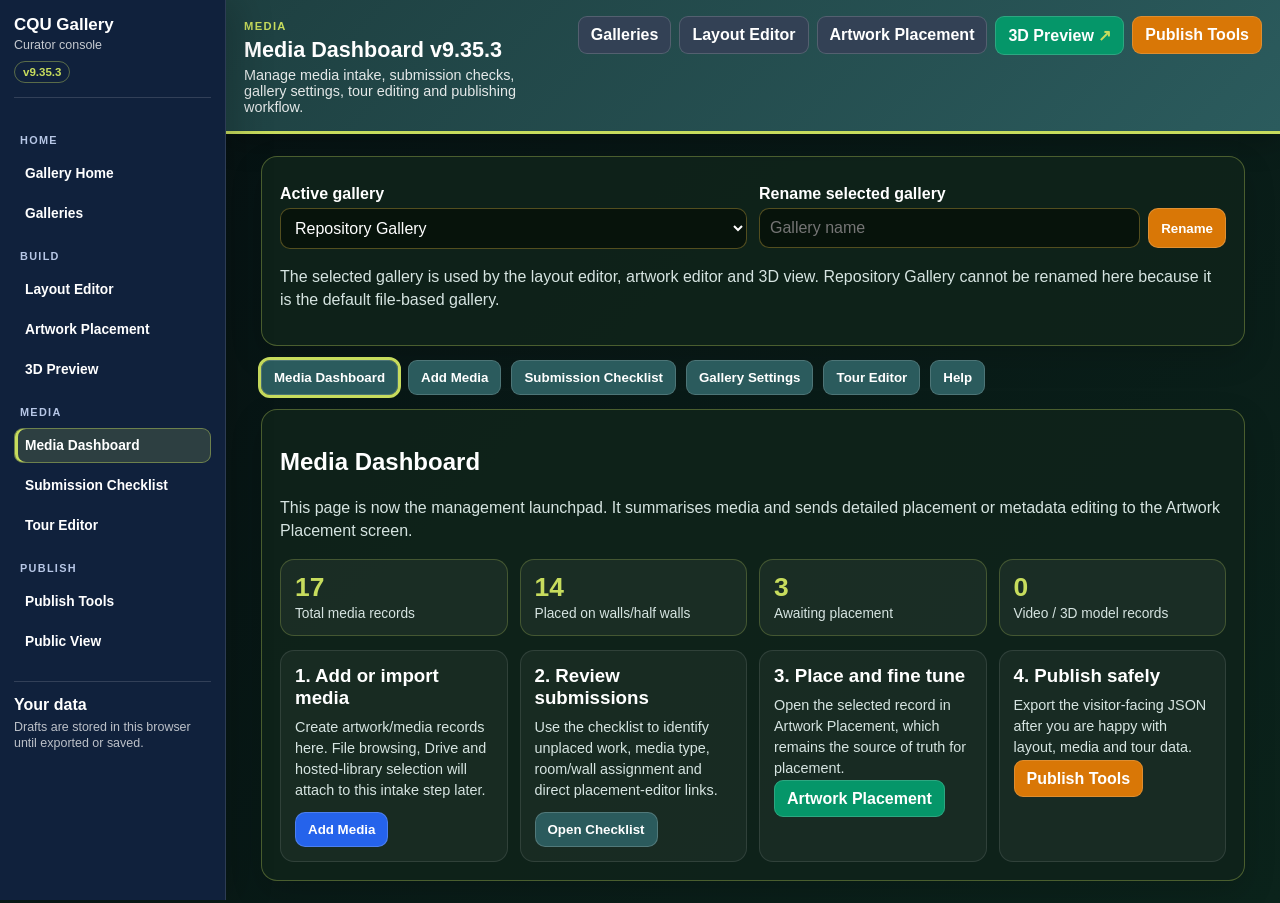
==== admin.html @ 34fa6c3b "Panning Fixes and Undo" ====
<!DOCTYPE html>
<html lang="en">
<head>
<meta charset="UTF-8">
<meta name="viewport" content="width=device-width,initial-scale=1.0">
<title>Media Dashboard · CQU Gallery</title><link rel="icon" href="./favicon.svg" type="image/svg+xml">
<style>
@import url("./gallery-ui.css");
:root{--cqu-green:#1e4041;--cqu-green-2:#2b5b5d;--cqu-gold:#c7dc5d;--cqu-dark:#071314;--cqu-panel:#142829;--cqu-panel-2:#1b3738;--cqu-text:#fff;--cqu-muted:#d6e4e1;--cqu-border:rgba(199,220,93,.32);--danger:#b83d52}
*{box-sizing:border-box}body{margin:0;min-height:100vh;font-family:'Noto Sans','Roboto','Segoe UI',Arial,sans-serif;background:linear-gradient(135deg,var(--cqu-dark),#0c261a);color:var(--cqu-text)}
a{color:#fff}.appbar{display:flex;align-items:center;justify-content:space-between;gap:18px;flex-wrap:wrap;padding:16px 20px;background:linear-gradient(135deg,var(--cqu-green),var(--cqu-green-2));border-bottom:3px solid var(--cqu-gold);box-shadow:0 8px 28px rgba(0,0,0,.25)}.brand h1{font-size:1.35rem;margin:0}.brand p{margin:4px 0 0;color:rgba(255,255,255,.88);font-size:.9rem}.nav{display:flex;gap:8px;flex-wrap:wrap}.btn,.nav a,button{background:var(--cqu-green);color:#fff;border:1px solid rgba(255,255,255,.18);border-radius:10px;padding:9px 12px;text-decoration:none;font-weight:700;cursor:pointer}.nav a,.btn.secondary{background:rgba(0,0,0,.18)}button:hover,.btn:hover,.nav a:hover{filter:brightness(1.08);transform:translateY(-1px)}.danger{background:var(--danger)!important}.gold{background:var(--cqu-gold)!important;color:#10231b!important}.wrap{max-width:1160px;margin:22px auto;padding:0 18px}.panel,.card{background:rgba(16,35,27,.92);border:1px solid var(--cqu-border);border-radius:16px;padding:18px;margin:14px 0;box-shadow:0 12px 32px rgba(0,0,0,.16)}.tabs{display:flex;gap:10px;flex-wrap:wrap;margin:12px 0}.tab{background:#173f31}.tab.active{outline:3px solid var(--cqu-gold)}.tab-content{display:none}.tab-content.active{display:block}.grid{display:grid;grid-template-columns:repeat(auto-fit,minmax(260px,1fr));gap:14px}label{display:block;margin:10px 0 5px;color:#fff;font-weight:700}input,textarea,select{width:100%;background:#07130b;color:#fff;border:1px solid rgba(242,201,76,.32);border-radius:10px;padding:10px;font:inherit}textarea{min-height:90px;resize:vertical}.row{display:grid;grid-template-columns:1fr 1fr;gap:12px}.muted{color:var(--cqu-muted);line-height:1.45}.submission{display:flex;justify-content:space-between;gap:14px;align-items:flex-start;background:rgba(255,255,255,.04);border:1px solid rgba(255,255,255,.08);border-radius:14px;padding:14px}.actions{display:flex;gap:8px;flex-wrap:wrap}.tag{display:inline-flex;gap:6px;align-items:center;background:rgba(242,201,76,.16);border:1px solid rgba(242,201,76,.32);border-radius:999px;padding:6px 10px;margin:4px;color:#fff}.notice{border-left:4px solid var(--cqu-gold);background:rgba(242,201,76,.12);padding:12px;border-radius:10px;color:#fff}@media(max-width:780px){.row{grid-template-columns:1fr}.submission{flex-direction:column}.appbar{align-items:flex-start}}
 .tourStop{border:1px solid rgba(199,220,93,.25);border-radius:14px;padding:12px;margin:12px 0;background:rgba(255,255,255,.04)}.tourStopHead{display:flex;justify-content:space-between;gap:10px;align-items:center;flex-wrap:wrap}.tourStopHead strong{color:var(--cqu-gold)}.tourStop .actions{justify-content:flex-end;margin-top:8px}.btnSave{background:#d97706!important}.btnPublish{background:#059669!important}.btnDanger{background:#b83d52!important}.btnNav{background:rgba(0,0,0,.18)!important}
.mediaBrowser{display:grid;grid-template-columns:minmax(280px,1fr) minmax(280px,1fr);gap:14px;margin:14px 0}
.mediaBrowserCard{background:rgba(255,255,255,.045);border:1px solid rgba(199,220,93,.26);border-radius:14px;padding:14px}
.mediaBrowserCard h3{margin:0 0 8px;color:#fff}
.mediaBrowserCard p{margin:0 0 10px;color:var(--cqu-muted);font-size:.88rem;line-height:1.42}
.mediaPreview{min-height:92px;border:1px dashed rgba(199,220,93,.34);border-radius:12px;background:rgba(0,0,0,.18);display:flex;align-items:center;justify-content:center;overflow:hidden;color:var(--cqu-muted);font-size:.86rem;text-align:center;padding:10px}
.mediaPreview img,.mediaPreview video{max-width:100%;max-height:170px;border-radius:8px}
.mediaPathBox{display:grid;gap:7px;margin:10px 0}
.mediaPathBox code{display:block;word-break:break-word;background:rgba(0,0,0,.28);border:1px solid rgba(255,255,255,.1);border-radius:10px;padding:9px;color:#fff}
.mediaLibraryList{display:grid;gap:8px;max-height:250px;overflow:auto;margin-top:10px}
.mediaLibraryItem{display:grid;grid-template-columns:1fr auto;gap:8px;align-items:start;background:rgba(255,255,255,.045);border:1px solid rgba(255,255,255,.09);border-radius:12px;padding:10px}
.mediaLibraryItem strong{color:#fff}
.mediaLibraryItem small{display:block;color:var(--cqu-muted);word-break:break-word}
.mediaLibraryActions{display:flex;gap:6px;flex-wrap:wrap;justify-content:flex-end}
@media(max-width:980px){.mediaBrowser{grid-template-columns:1fr}.mediaLibraryItem{grid-template-columns:1fr}}
.submissionAssignmentPanel{display:grid;grid-template-columns:1.4fr 1fr;gap:14px;align-items:start;background:rgba(255,255,255,.045);border:1px solid rgba(199,220,93,.28);border-radius:14px;padding:14px;margin:14px 0}
.submissionAssignmentPanel h3{margin:0 0 8px;color:#fff}
.submissionAssignmentPanel .assignmentControls{display:grid;grid-template-columns:1fr 1fr;gap:10px}
.submissionAssignmentPanel .assignmentActions{display:flex;gap:8px;flex-wrap:wrap;margin-top:10px}
.submissionAssignmentPanel .hint{margin:8px 0 0;color:var(--cqu-muted);font-size:.86rem;line-height:1.4}
.submissionSelectionCount{display:inline-flex;align-items:center;min-height:32px;color:var(--cqu-gold);font-weight:800}
.dataTable .frameCode{font-family:Consolas,monospace;color:var(--cqu-gold);font-weight:800}
.thumbnailWorkflow{margin:12px 0;padding:12px;border:1px solid rgba(199,220,93,.24);border-radius:12px;background:rgba(255,255,255,.04)}
.thumbnailWorkflow h3{margin:0 0 8px}
.thumbnailWorkflow .actions{margin-top:8px}
@media(max-width:980px){.submissionAssignmentPanel{grid-template-columns:1fr}.submissionAssignmentPanel .assignmentControls{grid-template-columns:1fr}}
</style></head>
<body class="curator-shell-page"><div class="curatorShell"><aside class="curatorSidebar"><div class="curatorBrand"><strong>CQU Gallery</strong><span>Curator console</span><em data-gallery-version>v9.35.3</em></div><nav class="curatorNav"><p>Home</p><a class="" href="./index.html?preview=1"><span>Gallery Home</span></a><a class="" href="./gallery-manager.html"><span>Galleries</span></a><p>Build</p><a class="" href="./layout-editor.html"><span>Layout Editor</span></a><a class="" href="./artwork-editor.html"><span>Artwork Placement</span></a><a class="" href="./gallery-3d.html?draft=1" target="_blank" rel="noopener"><span>3D Preview</span></a><p>Media</p><a class="active" href="./admin.html"><span>Media Dashboard</span></a><a class="" href="./admin.html#manage"><span>Submission Checklist</span></a><a class="" href="./admin.html#tours"><span>Tour Editor</span></a><p>Publish</p><a class="" href="./publish.html"><span>Publish Tools</span></a><a class="" href="./gallery-3d.html" target="_blank" rel="noopener"><span>Public View</span></a></nav><div class="curatorDataNote"><strong>Your data</strong><span>Drafts are stored in this browser until exported or saved.</span></div></aside><div class="curatorMain">
<header class="appbar pageHeader"><div class="brand"><span class="pageKicker">Media</span><h1>Media Dashboard <span id="ver" data-gallery-version>v9.35.3</span></h1><p>Manage media intake, submission checks, gallery settings, tour editing and publishing workflow.</p></div><nav class="nav toolbarRow"><a class="btnNav" href="./gallery-manager.html">Galleries</a><a class="btnNav" id="adminLayoutLink" href="./layout-editor.html">Layout Editor</a><a class="btnNav" id="adminArtworkLink" href="./artwork-editor.html">Artwork Placement</a><a class="btnPublish fullscreenLink" id="adminEnterGallery" href="./gallery-3d.html?draft=1" target="_blank" rel="noopener">3D Preview</a><a class="btnSave" href="./publish.html">Publish Tools</a></nav></header>
<main class="wrap workspaceMain">
<section class="panel"><div class="row"><div><label>Active gallery</label><select id="gallerySelect"></select></div><div><label>Rename selected gallery</label><div style="display:flex;gap:8px"><input id="renameInput" placeholder="Gallery name"><button class="btnSave" onclick="renameGallery()">Rename</button></div></div></div><p class="muted">The selected gallery is used by the layout editor, artwork editor and 3D view. Repository Gallery cannot be renamed here because it is the default file-based gallery.</p></section>
<div class="tabs"><button class="tab active" onclick="switchTab('overview',this)">Media Dashboard</button><button class="tab" onclick="switchTab('add',this)">Add Media</button><button class="tab" onclick="switchTab('manage',this)">Submission Checklist</button><button class="tab" onclick="switchTab('settings',this)">Gallery Settings</button><button class="tab" onclick="switchTab('tours',this)">Tour Editor</button><button class="tab" onclick="switchTab('help',this)">Help</button></div>
<section id="overview" class="tab-content active panel"><h2>Media Dashboard</h2><p class="muted">This page is now the management launchpad. It summarises media and sends detailed placement or metadata editing to the Artwork Placement screen.</p><div id="dashboardStats" class="metricGrid"></div><div class="workflowGrid"><div class="workflowCard"><h3>1. Add or import media</h3><p>Create artwork/media records here. File browsing, Drive and hosted-library selection will attach to this intake step later.</p><button class="btnCreate" onclick="switchTabById('add')">Add Media</button></div><div class="workflowCard"><h3>2. Review submissions</h3><p>Use the checklist to identify unplaced work, media type, room/wall assignment and direct placement-editor links.</p><button class="btnTool" onclick="switchTabById('manage')">Open Checklist</button></div><div class="workflowCard"><h3>3. Place and fine tune</h3><p>Open the selected record in Artwork Placement, which remains the source of truth for placement.</p><a class="btn btnPublish" id="dashboardArtworkLink" href="./artwork-editor.html">Artwork Placement</a></div><div class="workflowCard"><h3>4. Publish safely</h3><p>Export the visitor-facing JSON after you are happy with layout, media and tour data.</p><a class="btn btnSave" href="./publish.html">Publish Tools</a></div></div></section>
<section id="add" class="tab-content panel"><h2>Media Library Browser</h2><p class="muted">Browse a local file, generate the expected gallery file path, use hosted media URLs, or upload the selected file to GitHub. Saving here still creates a normal artwork/media record used by Artwork Placement and 3D Curator mode.</p><div class="mediaBrowser"><div class="mediaBrowserCard"><h3>Local file / GitHub upload</h3><p>Select a file from your computer. Use the generated path for local testing, or upload it into the repository media folders with a GitHub token.</p><label>Choose file</label><input id="mediaFileInput" type="file" accept="image/*,video/*,audio/*,.glb,.gltf"><div class="row"><div><label>Repository folder</label><select id="mediaFolder"><option value="media">media</option><option value="media/images">media/images</option><option value="media/audio">media/audio</option><option value="media/video">media/video</option><option value="media/models">media/models</option><option value="media/thumbnails">media/thumbnails</option></select></div><div><label>Published file name</label><input id="mediaFileName" placeholder="selected-file.jpg"></div></div><div class="mediaPathBox"><code id="mediaRepoPath">No file selected</code><code id="mediaPublicUrl">Published URL preview will appear here</code></div><div class="mediaPreview" id="mediaPreview">Select a file to preview it here.</div><p class="actions"><button class="btnCreate" type="button" onclick="applySelectedFilePath('media')">Use Path as Media</button><button class="btnTool" type="button" onclick="applySelectedFilePath('thumbnail')">Use Path as Thumbnail</button><button class="btnPublish" type="button" onclick="uploadSelectedMediaToGitHub()">Upload File to GitHub</button></p></div><div class="mediaBrowserCard"><h3>Hosted media URL</h3><p>Use this for files stored on CQU hosting, personal web hosting, Google Drive direct-download URLs, or any stable public media URL.</p><label>Hosted media base URL</label><input id="hostedBaseUrl" placeholder="https://example.com/gallery-media/"><div class="row"><div><label>Folder / category</label><select id="hostedFolder"><option value="">root</option><option value="images">images</option><option value="audio">audio</option><option value="video">video</option><option value="models">models</option><option value="thumbnails">thumbnails</option></select></div><div><label>File name or path</label><input id="hostedFileName" placeholder="student-work.jpg"></div></div><div class="mediaPathBox"><code id="hostedUrlPreview">Hosted URL preview will appear here</code></div><p class="actions"><button class="btnCreate" type="button" onclick="applyHostedUrl('media')">Use Hosted Media URL</button><button class="btnTool" type="button" onclick="applyHostedUrl('thumbnail')">Use Hosted Thumbnail URL</button><button class="btnNeutral" type="button" onclick="saveHostedBaseUrl()">Save Base URL</button></p><h3>Existing managed media</h3><p>Reuse URLs from records already in this gallery.</p><div id="existingMediaLibrary" class="mediaLibraryList"></div></div></div><h2>Add New Artwork / Media</h2><form id="addWorkForm"><label>Student Name *</label><input id="artistName" required placeholder="e.g. Alex Chen"><label>Artwork Title *</label><input id="workTitle" required placeholder="e.g. Digital Landscape"><label>Description / Artist Statement</label><textarea id="workDescription"></textarea><div class="row"><div><label>Media Type</label><select id="mediaType"><option value="image">Image</option><option value="youtube">YouTube</option><option value="echo360">Echo360</option><option value="video">Video</option><option value="audio">Audio</option><option value="soundcloud">SoundCloud</option><option value="model">3D Model (GLB/GLTF)</option><option value="link">Link</option></select></div><div><label>Media URL</label><input id="mediaUrl" placeholder="media/work.jpg, models/work.glb or https://..."></div></div><label>Thumbnail / poster image URL</label><input id="thumbnailUrl" placeholder="Optional preview or model fallback image"><div class="thumbnailWorkflow"><h3>Video / Echo360 thumbnail workflow</h3><p>For YouTube, generate the standard poster image from the video link. For Echo360 or protected CQU-hosted video, browser security often blocks automatic frame capture, so use a supplied poster image or generate a clean placeholder.</p><div class="actions"><button class="btnTool" type="button" onclick="applyYouTubeThumbnail()">Use YouTube Thumbnail</button><button class="btnCreate" type="button" onclick="generatePosterPlaceholder()">Generate Poster Placeholder</button><button class="btnNeutral" type="button" onclick="showEchoThumbnailHelp()">Echo360 Help</button></div></div><div class="row"><div><label>Model display size (m)</label><input id="modelScale" type="number" min="0.15" max="20" step="0.01" value="1.8"></div><div><label>Model anchor</label><select id="modelAnchor"><option value="wall">wall</option><option value="floor">floor</option><option value="plinth">plinth</option></select></div></div><label>Model attribution / source</label><input id="modelAttribution" placeholder="Creator, licence or source URL"><label>Tags</label><div style="display:flex;gap:8px"><input id="tagInput" placeholder="digital, animation, game"><button class="btnTool" type="button" onclick="addTag()">Add Tag</button></div><div id="tagList"></div><p><button class="btnCreate" type="submit">Add to Gallery</button> <button type="reset" class="btnNeutral">Clear</button></p></form><div id="success" class="notice" style="display:none">Artwork added to the active gallery draft.</div></section>
<section id="manage" class="tab-content panel"><h2>Submission Checklist</h2><p class="muted">This checklist uses the same artwork records as <code>artwork-editor.html</code>. Use it to triage work, assign rooms, auto-place groups into usable wall slots, then open the selected item in the placement editor for detailed positioning.</p><div class="filterBar"><label class="wide">Search<input id="submissionSearch" placeholder="Title, artist, media URL or tag" oninput="loadSubmissions()"></label><label>Room<select id="submissionRoomFilter" onchange="loadSubmissions()"></select></label><label>Status<select id="submissionStatusFilter" onchange="loadSubmissions()"><option value="all">All</option><option value="placed">Placed</option><option value="unplaced">Unplaced</option></select></label><button class="btnPublish" onclick="openPlacementEditor()">Open Artwork Placement</button></div><div class="submissionAssignmentPanel"><div><h3>Room assignment and auto-placement</h3><p class="hint">Tick submissions, choose a target room and wall, then assign metadata or auto-place frames across the wall. Auto-placement keeps reasonable spacing and creates curator frame codes for 3D identification.</p><div class="assignmentActions"><button class="btnNeutral" type="button" onclick="setSubmissionSelection(true)">Select visible</button><button class="btnNeutral" type="button" onclick="setSubmissionSelection(false)">Clear</button><span id="submissionSelectionCount" class="submissionSelectionCount">0 selected</span></div></div><div><div class="assignmentControls"><label>Target room<select id="submissionAssignRoom" onchange="updateSubmissionWallOptions()"></select></label><label>Target wall<select id="submissionAssignWall"><option>front</option><option>back</option><option>left</option><option>right</option></select></label></div><div class="assignmentActions"><button class="btnTool" type="button" onclick="applyRoomWallToChecked(false)">Assign Room/Wall</button><button class="btnCreate" type="button" onclick="applyRoomWallToChecked(true)">Auto-place Checked</button><button class="btnPublish" type="button" onclick="openPlacementEditor()">Fine Tune Placement</button></div></div></div><div id="submissionsList"></div></section>

<section id="settings" class="tab-content panel"><h2>Gallery Settings</h2><div class="notice">These settings belong with gallery administration rather than spatial layout. They apply to the active gallery and are read by the 3D entry page.</div><div class="grid"><div class="card"><h3>Access</h3><label>Visibility</label><select id="visibility"><option value="public">Public</option><option value="unlisted">Unlisted</option><option value="password">Password Protected</option><option value="private">Private / Draft Only</option></select><label>Password</label><input id="galleryPassword" type="text" placeholder="Optional visitor password"><p class="muted">GitHub Pages is static, so password protection is lightweight client-side protection for teaching/showcase use. Private/Draft Only galleries are blocked from the public visitor build.</p></div><div class="card"><h3>Entry Experience</h3><label><input id="splashEnabled" type="checkbox" style="width:auto"> Show entry splash screen</label><label>Splash image URL</label><input id="splashImage" placeholder="https://..."><label>Entry warning / instructions</label><textarea id="entryWarning"></textarea></div></div><p><button class="btnSave" onclick="saveAdminSettings()">Save Gallery Settings</button></p></section>
<section id="tours" class="tab-content panel"><h2>Tour Editor</h2><div class="notice">Create curated Presentation Mode tours from the active gallery artworks. Tour data is saved into the active gallery layout and included when you publish.</div><div class="row"><div><label>Tour</label><select id="tourSelect" onchange="selectTour(this.value)"></select></div><div><label>Tour title</label><input id="tourTitleInput" placeholder="Gallery Highlights" oninput="updateTourTitle(this.value)"></div></div><p class="actions"><button class="btnCreate" onclick="createTour()">New Tour</button><button class="btnTool" onclick="addTourStop()">Add Artwork Stop</button><button class="btnSave" onclick="saveTours()">Save Tours</button><button class="btnDanger" onclick="deleteTour()">Delete Tour</button></p><div id="tourStops"></div><p class="muted">Use the arrows to reorder stops. Each stop can override the artwork title and narration shown in Presentation Mode.</p></section>
<section id="help" class="tab-content panel"><h2>How this page fits the workflow</h2><div class="notice"><strong>Recommended flow:</strong> create/select a gallery, add or edit artwork metadata here, position artwork in Artwork Placement or use contextual placement in the 3D view, then use Publish to export files for GitHub Pages.</div><p class="muted">In the 3D view, right-click an artwork for duplicate/delete/light options. Right-click a wall or half wall/partition to add an artwork placeholder at that position.</p></section>
</main>
<script src="./gallery-state.js"></script>
<script src="./version-display.js"></script>
<script>
const VERSION='v9.35.3';let tags=[],galleryData=[],currentGalleryId=new URLSearchParams(location.search).get('gallery')||(window.GalleryState?GalleryState.activeGalleryId():localStorage.getItem('active-gallery-id'))||'repo';function esc(s){return String(s??'').replace(/[&<>"']/g,c=>({'&':'&amp;','<':'&lt;','>':'&gt;','"':'&quot;',"'":'&#39;'}[c]))}function galleries(){return window.GalleryState?GalleryState.loadProjects():(()=>{try{return JSON.parse(localStorage.getItem('gallery-projects')||'[]')}catch(e){return[]}})()}function saveGalleries(gs){if(window.GalleryState)GalleryState.saveProjects(gs);else{localStorage.setItem('gallery-projects',JSON.stringify(gs,null,2));localStorage.setItem('gallery-projects-dirty','1')}}function activeGalleryId(){return currentGalleryId||'repo'}function activeGallery(){return galleries().find(g=>g.id===activeGalleryId())}function allGalleries(){return [{id:'repo',name:'Repository Gallery',repo:true},...galleries().filter(g=>g.id!=='repo')]}
async function repoLayout(){try{const r=await fetch('gallery-layout.json?ts='+Date.now(),{cache:'no-cache'});return r.ok?await r.json():{settings:{}}}catch(e){return {settings:{}}}}
async function loadActiveLayout(){const id=activeGalleryId();let layout;if(id!=='repo'){const g=activeGallery();layout=g?.layout||{settings:{}}}else{try{const d=localStorage.getItem('gallery-layout-draft');layout=d?JSON.parse(d):await repoLayout()}catch(e){layout={settings:{}}}}return window.GalleryState?GalleryState.normalizeLayout(layout):layout}
function saveActiveLayout(layout){layout=window.GalleryState?GalleryState.normalizeLayout(layout):layout;const id=activeGalleryId();if(id!=='repo'){const gs=galleries();const g=gs.find(x=>x.id===id);if(g){g.layout=layout;saveGalleries(gs);return}}if(window.GalleryState)GalleryState.writeDraftLayout(layout);else{localStorage.setItem('gallery-layout-draft',JSON.stringify(layout,null,2));localStorage.setItem('gallery-layout-dirty','1')}}
async function loadAdminSettings(){const layout=await loadActiveLayout();const s=layout.settings=layout.settings||{};if(window.visibility)visibility.value=s.visibility||'public';if(window.galleryPassword)galleryPassword.value=s.password||s.galleryPassword||'';if(window.splashEnabled)splashEnabled.checked=s.splashEnabled!==false;if(window.splashImage)splashImage.value=s.splashImage||'';if(window.entryWarning)entryWarning.value=s.entryWarning||'Use WASD and mouse look. Press ESC to use menu links.'}
async function saveAdminSettings(){const layout=await loadActiveLayout();const s=layout.settings=layout.settings||{};s.visibility=visibility.value;s.password=galleryPassword.value.trim();s.galleryPassword=s.password;s.splashEnabled=splashEnabled.checked;s.splashImage=splashImage.value.trim();s.entryWarning=entryWarning.value;saveActiveLayout(layout);alert('Gallery settings saved for the active gallery. Export/publish JSON when ready.')}
let tourLayout=null,tourIndex=0;function tourList(){const s=tourLayout.settings=tourLayout.settings||{};s.tours=Array.isArray(s.tours)?s.tours:[];return s.tours}function currentTour(){return tourList()[tourIndex]||null}function artworkOptions(selected=''){return (galleryData||[]).map((a,i)=>`<option value="${esc(a.id||'art'+i)}" ${(a.id||'art'+i)===selected?'selected':''}>${esc((a.title||'Untitled')+' - '+(a.artist||'Unknown'))}</option>`).join('')}async function loadTours(){tourLayout=await loadActiveLayout();await loadGalleryData();const tours=tourList();if(!tours.length){tours.push({id:'tour-'+Date.now(),title:'Gallery Highlights',stops:[]});tourIndex=0}tourIndex=Math.max(0,Math.min(tourIndex,tours.length-1));renderTours()}function renderTours(){const tours=tourList(),tour=currentTour();tourSelect.innerHTML=tours.map((t,i)=>`<option value="${i}" ${i===tourIndex?'selected':''}>${esc(t.title||'Tour '+(i+1))}</option>`).join('');tourTitleInput.value=tour?.title||'';tourStops.innerHTML=tour?.stops?.length?tour.stops.map((s,i)=>`<div class="tourStop"><div class="tourStopHead"><strong>Stop ${i+1}</strong><div class="actions"><button onclick="moveTourStop(${i},-1)">Up</button><button onclick="moveTourStop(${i},1)">Down</button><button class="danger" onclick="removeTourStop(${i})">Remove</button></div></div><label>Artwork</label><select onchange="updateTourStop(${i},'artworkId',this.value)">${artworkOptions(s.artworkId)}</select><div class="row"><div><label>Stop title</label><input value="${esc(s.title||'')}" oninput="updateTourStop(${i},'title',this.value)" placeholder="Use artwork title"></div><div><label>Duration seconds</label><input type="number" min="2" step="1" value="${Number(s.duration||8)}" oninput="updateTourStop(${i},'duration',this.value)"></div></div><div class="row"><div><label>Narration/audio URL</label><input value="${esc(s.audioUrl||s.narrationUrl||'')}" oninput="updateTourStop(${i},'audioUrl',this.value)" placeholder="Optional mp3, YouTube, SoundCloud or Echo URL"></div><div><label>Narration type</label><select onchange="updateTourStop(${i},'audioType',this.value)"><option value="direct" ${(s.audioType||s.narrationType||'direct')==='direct'?'selected':''}>Direct audio</option><option value="youtube" ${(s.audioType||s.narrationType)==='youtube'?'selected':''}>YouTube</option><option value="soundcloud" ${(s.audioType||s.narrationType)==='soundcloud'?'selected':''}>SoundCloud</option><option value="echo360" ${(s.audioType||s.narrationType)==='echo360'?'selected':''}>Echo360</option></select></div></div><label>Narration / presentation text</label><textarea oninput="updateTourStop(${i},'description',this.value)" placeholder="Optional narration for this stop">${esc(s.description||'')}</textarea></div>`).join(''):'<p class="muted">No stops yet. Add an artwork stop to begin.</p>'}function selectTour(i){tourIndex=Number(i)||0;renderTours()}function createTour(){tourList().push({id:'tour-'+Date.now(),title:'New Curated Tour',stops:[]});tourIndex=tourList().length-1;renderTours()}function deleteTour(){const tours=tourList();if(!tours.length||!confirm('Delete this tour?'))return;tours.splice(tourIndex,1);tourIndex=Math.max(0,tourIndex-1);if(!tours.length)tours.push({id:'tour-'+Date.now(),title:'Gallery Highlights',stops:[]});renderTours()}function updateTourTitle(v){const t=currentTour();if(t)t.title=v}function addTourStop(){const t=currentTour();if(!t)return;const a=(galleryData||[])[0]||{};t.stops=t.stops||[];t.stops.push({id:'stop-'+Date.now(),artworkId:a.id||'',title:a.title||'',description:a.description||'',duration:Number(a.tourDuration||8),audioUrl:'',audioType:'direct'});renderTours()}function updateTourStop(i,key,value){const t=currentTour();if(!t||!t.stops?.[i])return;t.stops[i][key]=key==='duration'?Number(value||8):value}function moveTourStop(i,dir){const t=currentTour();if(!t||!t.stops)return;const j=i+dir;if(j<0||j>=t.stops.length)return;[t.stops[i],t.stops[j]]=[t.stops[j],t.stops[i]];renderTours()}function removeTourStop(i){const t=currentTour();if(!t||!t.stops)return;t.stops.splice(i,1);renderTours()}function saveTours(){if(!tourLayout)return;const tours=tourList().map((t,i)=>({...t,id:t.id||'tour'+(i+1),title:t.title||'Tour '+(i+1),stops:(t.stops||[]).filter(s=>s.artworkId).map((s,j)=>({...s,id:s.id||'stop'+(j+1),duration:Number(s.duration||8),audioUrl:s.audioUrl||s.narrationUrl||'',audioType:s.audioType||s.narrationType||'direct'}))}));tourLayout.settings.tours=tours;tourLayout.tours=tours;saveActiveLayout(tourLayout);alert('Tours saved for the active gallery. Export/publish JSON when ready.')}function renderGalleryPicker(){const gs=allGalleries(),active=activeGalleryId();gallerySelect.innerHTML=gs.map(g=>`<option value="${esc(g.id)}" ${g.id===active?'selected':''}>${esc(g.name||g.id)}</option>`).join('');const g=gs.find(x=>x.id===active)||gs[0];renameInput.value=g?.repo?'':(g?.name||'');const q=encodeURIComponent(active);if(window.adminEnterGallery)adminEnterGallery.href='./gallery-3d.html?draft=1&gallery='+q+'&preview='+Date.now();if(window.adminLayoutLink)adminLayoutLink.href='./layout-editor.html?gallery='+q;if(window.adminArtworkLink)adminArtworkLink.href='./artwork-editor.html?gallery='+q;if(window.dashboardArtworkLink)dashboardArtworkLink.href='./artwork-editor.html?gallery='+q}gallerySelect.onchange=e=>{currentGalleryId=e.target.value;localStorage.setItem('active-gallery-id',currentGalleryId);renderGalleryPicker();loadGalleryData().then(loadSubmissions);loadAdminSettings();if(document.getElementById('tours').classList.contains('active'))loadTours()};function renameGallery(){const id=activeGalleryId();if(id==='repo')return alert('Repository Gallery is the default file-based gallery. Rename a local gallery instead.');const name=renameInput.value.trim();if(!name)return alert('Enter a gallery name.');const gs=galleries();const g=gs.find(x=>x.id===id);if(!g)return alert('Gallery not found.');g.name=name;saveGalleries(gs);renderGalleryPicker();alert('Gallery renamed.')}function switchTab(id,btn){document.querySelectorAll('.tab-content').forEach(x=>x.classList.remove('active'));document.querySelectorAll('.tab').forEach(x=>x.classList.remove('active'));document.getElementById(id).classList.add('active');if(btn)btn.classList.add('active');else{const buttons=[...document.querySelectorAll('.tabs .tab')];const map={overview:0,add:1,manage:2,settings:3,tours:4,help:5};buttons[map[id]||0]?.classList.add('active')}if(id==='overview')renderDashboard();if(id==='add'){loadGalleryData().then(refreshExistingMediaLibrary);initMediaBrowser()}if(id==='manage')loadSubmissions();if(id==='settings')loadAdminSettings();if(id==='tours')loadTours()}function switchTabById(id){switchTab(id,null)}async function repoData(){try{const r=await fetch('gallery-data.json?ts='+Date.now(),{cache:'no-cache'});return r.ok?await r.json():[]}catch(e){return[]}}async function loadGalleryData(){const g=activeGallery();if(g&&activeGalleryId()!=='repo'){galleryData=Array.isArray(g.data)?g.data:[];return}try{const draft=localStorage.getItem('gallery-data-draft');galleryData=draft?JSON.parse(draft):await repoData()}catch(e){galleryData=[]}}function saveGalleryData(){const id=activeGalleryId();if(id!=='repo'){const gs=galleries();const g=gs.find(x=>x.id===id);if(g){g.data=galleryData;saveGalleries(gs);return}}localStorage.setItem('gallery-data-draft',JSON.stringify(galleryData,null,2));localStorage.setItem('gallery-data-dirty','1')}
let selectedMediaFile=null,selectedMediaPreviewUrl='';
function sanitizeFileName(name){return String(name||'').trim().replace(/\\/g,'/').split('/').pop().replace(/[^a-zA-Z0-9._-]+/g,'-').replace(/^-+|-+$/g,'').toLowerCase()}
function joinUrlParts(){return [...arguments].map((p,i)=>String(p||'').trim().replace(i===0?/\/+$/g:/^\/+|\/+$/g,'')).filter(Boolean).join('/')}
function mediaTypeFromName(name,mime=''){const n=String(name||'').toLowerCase(),m=String(mime||'').toLowerCase();if(m.startsWith('image/')||/\.(png|jpe?g|gif|webp|svg)$/.test(n))return'image';if(m.startsWith('video/')||/\.(mp4|webm|ogg|mov)$/.test(n))return'video';if(m.startsWith('audio/')||/\.(mp3|wav|m4a|aac|ogg)$/.test(n))return'audio';if(/\.(glb|gltf)$/.test(n))return'model';return'link'}
function repoPathFromForm(){const folder=(window.mediaFolder?.value||'media').replace(/^\/+|\/+$/g,''),name=sanitizeFileName(window.mediaFileName?.value||selectedMediaFile?.name||'');return name?folder+'/'+name:''}
function defaultPublicUrl(repoPath){return repoPath?'https://jimbopicton.github.io/Gallery/'+repoPath.replace(/^\.\//,''):'Published URL preview will appear here'}
function updateMediaPathPreview(){const repoPath=repoPathFromForm();if(window.mediaRepoPath)mediaRepoPath.textContent=repoPath||'No file selected';if(window.mediaPublicUrl)mediaPublicUrl.textContent=defaultPublicUrl(repoPath)}
function updateHostedUrlPreview(){const base=window.hostedBaseUrl?.value||'',folder=window.hostedFolder?.value||'',file=window.hostedFileName?.value||'',url=joinUrlParts(base,folder,file);if(window.hostedUrlPreview)hostedUrlPreview.textContent=url||'Hosted URL preview will appear here';return url}
function setMediaUrl(url,role='media'){if(!url)return;if(role==='thumbnail'){thumbnailUrl.value=url;return}mediaUrl.value=url;const inferred=mediaTypeFromName(url);if(inferred&&window.mediaType)mediaType.value=inferred}
function previewPickedFile(file){if(selectedMediaPreviewUrl)URL.revokeObjectURL(selectedMediaPreviewUrl);selectedMediaPreviewUrl=file?URL.createObjectURL(file):'';if(!window.mediaPreview)return;if(!file){mediaPreview.textContent='Select a file to preview it here.';return}const type=mediaTypeFromName(file.name,file.type);if(type==='image')mediaPreview.innerHTML='<img alt="" src="'+selectedMediaPreviewUrl+'">';else if(type==='video')mediaPreview.innerHTML='<video src="'+selectedMediaPreviewUrl+'" controls></video>';else if(type==='audio')mediaPreview.innerHTML='<audio src="'+selectedMediaPreviewUrl+'" controls></audio>';else mediaPreview.innerHTML='<span>'+esc(file.name)+'<br>'+esc(file.type||type)+'<br>'+formatFileSize(file.size)+'</span>'}
function applySelectedFilePath(role='media'){const repoPath=repoPathFromForm();if(!repoPath)return alert('Select a file or enter a published file name first.');setMediaUrl(repoPath,role)}
function applyHostedUrl(role='media'){const url=updateHostedUrlPreview();if(!url)return alert('Enter a hosted base URL and file name first.');localStorage.setItem('gallery-hosted-media-base',hostedBaseUrl.value.trim());setMediaUrl(url,role)}
function saveHostedBaseUrl(){localStorage.setItem('gallery-hosted-media-base',(hostedBaseUrl.value||'').trim());alert('Hosted media base URL saved in this browser.')}
function fileToBase64(file){return new Promise((resolve,reject)=>{const r=new FileReader();r.onload=()=>resolve(String(r.result).split(',')[1]||'');r.onerror=()=>reject(r.error||new Error('Could not read file'));r.readAsDataURL(file)})}
async function uploadSelectedMediaToGitHub(){if(!selectedMediaFile)return alert('Select a media file first.');const repoPath=repoPathFromForm();if(!repoPath)return alert('Enter a published file name first.');const owner=prompt('GitHub owner','JimboPicton');if(!owner)return;const repo=prompt('Repository name','Gallery');if(!repo)return;const branch=prompt('Branch','main')||'main';const token=prompt('Paste GitHub token with Contents read/write access');if(!token)return;const api='https://api.github.com/repos/'+encodeURIComponent(owner)+'/'+encodeURIComponent(repo)+'/contents/'+repoPath.split('/').map(encodeURIComponent).join('/');try{let sha;const cur=await fetch(api+'?ref='+encodeURIComponent(branch),{headers:{Authorization:'Bearer '+token,Accept:'application/vnd.github+json'}});if(cur.ok)sha=(await cur.json()).sha;const content=await fileToBase64(selectedMediaFile);const res=await fetch(api,{method:'PUT',headers:{Authorization:'Bearer '+token,Accept:'application/vnd.github+json'},body:JSON.stringify({message:'Upload gallery media '+repoPath,content,sha,branch})});if(!res.ok)throw new Error(await res.text());const url='https://'+owner+'.github.io/'+repo+'/'+repoPath;setMediaUrl(url,'media');if(selectedMediaFile.type.startsWith('image/')&&!thumbnailUrl.value)thumbnailUrl.value=url;alert('Media uploaded. The public URL has been applied to this artwork record. GitHub Pages may take a minute to serve the file.')}catch(e){alert('Media upload failed: '+e.message)}}
function formatFileSize(bytes){bytes=Number(bytes||0);if(!bytes)return'';const units=['B','KB','MB','GB'];let i=0;while(bytes>=1024&&i<units.length-1){bytes/=1024;i++}return bytes.toFixed(i?1:0)+' '+units[i]}
function mediaRecordFileInfo(){const file=selectedMediaFile,repoPath=repoPathFromForm();return {fileName:file?.name||sanitizeFileName(repoPath),fileSize:file?.size||0,mediaPath:repoPath,sourceType:file?'local-file':'url'}}
function newArtworkRecordFromForm(){const info=mediaRecordFileInfo();return {id:'art'+Date.now(),title:workTitle.value,artist:artistName.value,description:workDescription.value,media:mediaUrl.value.trim(),image:mediaUrl.value.trim(),mediaType:mediaType.value,type:mediaType.value,thumbnail:thumbnailUrl.value.trim(),modelScale:Number(modelScale.value||1.8),modelAnchor:modelAnchor.value,modelFallback:thumbnailUrl.value.trim(),modelAttribution:modelAttribution.value.trim(),tags:[...tags],room:'',wall:'back',x:0,y:3,width:2,height:2,statementDisplay:'popup',accentLight:true,...info}}
function refreshExistingMediaLibrary(){if(!window.existingMediaLibrary)return;const rows=(galleryData||[]).map((a,i)=>({a,i,url:mediaValue(a),thumb:a.thumbnail||a.thumb||a.modelFallback||a.fallbackImage||''})).filter(x=>x.url||x.thumb);if(!rows.length){existingMediaLibrary.innerHTML='<div class="emptyState">No managed media records yet.</div>';return}existingMediaLibrary.innerHTML=rows.map(x=>'<div class="mediaLibraryItem"><div><strong>'+esc(x.a.title||x.a.id||'Untitled')+'</strong><small>'+esc(x.a.artist||'Unknown artist')+' - '+esc(x.a.mediaType||x.a.type||'image')+'</small><small>'+esc(x.url||x.thumb)+'</small></div><div class="mediaLibraryActions"><button class="btnTool" type="button" onclick="useExistingMedia('+x.i+',\'media\')">Use</button><button class="btnNeutral" type="button" onclick="useExistingMedia('+x.i+',\'thumbnail\')">Thumb</button></div></div>').join('')}
function useExistingMedia(i,role){const a=galleryData[Number(i)];if(!a)return;setMediaUrl(role==='thumbnail'?(a.thumbnail||a.thumb||a.modelFallback||a.fallbackImage||mediaValue(a)):mediaValue(a),role);if(role==='media'&&a.mediaType&&window.mediaType)mediaType.value=a.mediaType||a.type||'image'}
function youtubeVideoId(url){const m=String(url||'').match(/(?:youtu\.be\/|youtube\.com\/(?:watch\?v=|embed\/|shorts\/))([A-Za-z0-9_-]{6,})/);return m?m[1]:''}
function applyYouTubeThumbnail(){const id=youtubeVideoId(mediaUrl.value);if(!id)return alert('Paste a YouTube video URL in the Media URL field first.');thumbnailUrl.value='https://img.youtube.com/vi/'+id+'/hqdefault.jpg'}
function posterDataUrl(title,artist,type){const c=document.createElement('canvas');c.width=1280;c.height=720;const ctx=c.getContext('2d');const grad=ctx.createLinearGradient(0,0,1280,720);grad.addColorStop(0,'#1e4041');grad.addColorStop(1,'#071314');ctx.fillStyle=grad;ctx.fillRect(0,0,1280,720);ctx.fillStyle='rgba(199,220,93,.14)';ctx.fillRect(0,560,1280,160);ctx.strokeStyle='#c7dc5d';ctx.lineWidth=12;ctx.strokeRect(42,42,1196,636);ctx.fillStyle='#ffffff';ctx.font='700 72px Noto Sans, Arial';ctx.textAlign='center';ctx.fillText((title||'Gallery media').slice(0,34),640,335);ctx.font='500 42px Noto Sans, Arial';ctx.fillText((artist||'Student work').slice(0,42),640,402);ctx.beginPath();ctx.arc(640,200,58,0,Math.PI*2);ctx.fillStyle='rgba(255,255,255,.92)';ctx.fill();ctx.fillStyle='#1e4041';ctx.beginPath();ctx.moveTo(622,164);ctx.lineTo(622,236);ctx.lineTo(684,200);ctx.closePath();ctx.fill();ctx.fillStyle='#c7dc5d';ctx.font='700 30px Noto Sans, Arial';ctx.fillText(String(type||mediaType.value||'video').toUpperCase(),640,617);return c.toDataURL('image/png')}
function generatePosterPlaceholder(){thumbnailUrl.value=posterDataUrl(workTitle.value,artistName.value,mediaType.value||'video')}
function showEchoThumbnailHelp(){alert('Echo360 and protected CQU video pages usually block browser-based frame capture. Add a poster image URL, upload a screenshot into media/thumbnails, or use Generate Poster Placeholder. If Echo360 exposes an official thumbnail URL, paste it into the thumbnail field.')}
function initMediaBrowser(){if(window.hostedBaseUrl)hostedBaseUrl.value=localStorage.getItem('gallery-hosted-media-base')||'';['hostedBaseUrl','hostedFolder','hostedFileName'].forEach(id=>{const el=document.getElementById(id);if(el)el.addEventListener('input',updateHostedUrlPreview);if(el&&el.tagName==='SELECT')el.addEventListener('change',updateHostedUrlPreview)});['mediaFolder','mediaFileName'].forEach(id=>{const el=document.getElementById(id);if(el){el.addEventListener('input',updateMediaPathPreview);el.addEventListener('change',updateMediaPathPreview)}});if(window.mediaFileInput)mediaFileInput.addEventListener('change',e=>{selectedMediaFile=e.target.files?.[0]||null;if(selectedMediaFile){mediaFileName.value=sanitizeFileName(selectedMediaFile.name);mediaType.value=mediaTypeFromName(selectedMediaFile.name,selectedMediaFile.type)}previewPickedFile(selectedMediaFile);updateMediaPathPreview()});updateHostedUrlPreview();updateMediaPathPreview();refreshExistingMediaLibrary()}
function addTag(){const v=tagInput.value.trim();if(v&&!tags.includes(v)){tags.push(v);tagInput.value='';renderTags()}}function renderTags(){tagList.innerHTML=tags.map(t=>`<span class="tag">${esc(t)} <button type="button" onclick="tags=tags.filter(x=>x!==\'${esc(t)}\');renderTags()">×</button></span>`).join('')}addWorkForm.onsubmit=async e=>{e.preventDefault();await loadGalleryData();galleryData.push(newArtworkRecordFromForm());saveGalleryData();addWorkForm.reset();selectedMediaFile=null;previewPickedFile(null);updateMediaPathPreview();tags=[];renderTags();success.style.display='block';setTimeout(()=>success.style.display='none',3500);loadSubmissions();refreshExistingMediaLibrary()};let submissionLayoutCache=null;
async function checklistLayout(){
  submissionLayoutCache=await loadActiveLayout();
  return submissionLayoutCache||{rooms:[]};
}
function roomTitleById(id){
  const r=(submissionLayoutCache?.rooms||[]).find(x=>x.id===id);
  return r?(r.title||r.id):id;
}
function formatBytes(bytes){
  const n=Number(bytes||0);
  if(!n)return '';
  if(n<1024)return n+' B';
  if(n<1024*1024)return (n/1024).toFixed(1)+' KB';
  return (n/1024/1024).toFixed(1)+' MB';
}
async function roomOptionsForChecklist(){
  const layout=submissionLayoutCache||await checklistLayout();
  const rooms=[...(layout.rooms||[])];
  const existing=[...new Set((galleryData||[]).map(a=>a.room).filter(Boolean))].filter(id=>!rooms.some(r=>r.id===id)).map(id=>({id,title:id}));
  const all=[...rooms,...existing];
  const options='<option value="all">All rooms</option>'+all.map(r=>'<option value="'+esc(r.id)+'">'+esc(r.title||r.id)+'</option>').join('');
  if(window.submissionRoomFilter){
    const current=submissionRoomFilter.value||'all';
    submissionRoomFilter.innerHTML=options;
    if([...submissionRoomFilter.options].some(o=>o.value===current))submissionRoomFilter.value=current;
  }
  if(window.submissionAssignRoom){
    const current=submissionAssignRoom.value||all[0]?.id||'';
    submissionAssignRoom.innerHTML=all.map(r=>'<option value="'+esc(r.id)+'">'+esc(r.title||r.id)+'</option>').join('');
    if([...submissionAssignRoom.options].some(o=>o.value===current))submissionAssignRoom.value=current;
    updateSubmissionWallOptions();
  }
}
function updateSubmissionWallOptions(){
  if(!window.submissionAssignWall)return;
  const current=submissionAssignWall.value||'back';
  const walls=['front','back','left','right'];
  submissionAssignWall.innerHTML=walls.map(w=>'<option value="'+w+'">'+w+'</option>').join('');
  submissionAssignWall.value=walls.includes(current)?current:'back';
}
function visibleSubmissionIndexes(){
  return [...document.querySelectorAll('#submissionsList input[data-submission-index]')].map(x=>Number(x.dataset.submissionIndex)).filter(Number.isFinite);
}
function selectedSubmissionIndexes(){
  return [...document.querySelectorAll('#submissionsList input[data-submission-index]:checked')].map(x=>Number(x.dataset.submissionIndex)).filter(Number.isFinite);
}
function updateSubmissionSelectionCount(){
  if(window.submissionSelectionCount)submissionSelectionCount.textContent=selectedSubmissionIndexes().length+' selected';
}
function setSubmissionSelection(on){
  document.querySelectorAll('#submissionsList input[data-submission-index]').forEach(x=>x.checked=!!on);
  updateSubmissionSelectionCount();
}
function frameCodeForSubmission(a,idx){
  if(a.frameCode)return a.frameCode;
  const room=String(a.room||'unplaced').replace(/[^a-z0-9]+/ig,'').slice(0,4).toUpperCase()||'ROOM';
  const wall=String(a.wall||'wall').replace(/[^a-z0-9]+/ig,'').slice(0,2).toUpperCase()||'WL';
  return room+'-'+wall+'-'+String(idx+1).padStart(2,'0');
}
function naturalSubmissionSize(a){
  const type=String(a.mediaType||a.type||'image').toLowerCase();
  if(type.includes('youtube')||type.includes('echo')||type.includes('video'))return{w:3.2,h:1.8};
  if(type.includes('audio')||type.includes('soundcloud'))return{w:2.2,h:1.35};
  if(type.includes('model'))return{w:2,h:2};
  return{w:Number(a.width||2.2),h:Number(a.height||1.7)};
}
function assignSlot(a,room,wall,slot,total){
  const span=(wall==='front'||wall==='back')?Number(room.width||16):Number(room.depth||12);
  const margin=Math.min(2,Math.max(.8,span*.12));
  const usable=Math.max(1,span-margin*2);
  const cols=Math.max(1,Math.min(Math.floor(usable/2.8)||1,total));
  const col=slot%cols,row=Math.floor(slot/cols);
  const x=cols===1?0:(-usable/2)+(usable/(cols-1))*col;
  const y=Math.min(Number(room.height||5)-1,1.9+row*1.55);
  const size=naturalSubmissionSize(a);
  a.room=room.id;
  a.wall=wall;
  a.x=+x.toFixed(2);
  a.y=+Math.max(1.2,y).toFixed(2);
  a.width=+Number(a.width||size.w).toFixed(2);
  a.height=+Number(a.height||size.h).toFixed(2);
  a.frameCode=a.frameCode||frameCodeForSubmission(a,slot);
  delete a.worldPosition;delete a.placement;delete a.rotY;
}
function applyRoomWallToChecked(autoPlace=false){
  const indexes=selectedSubmissionIndexes();
  if(!indexes.length)return alert('Tick one or more submissions first.');
  const roomId=window.submissionAssignRoom?.value;
  const wall=window.submissionAssignWall?.value||'back';
  const room=(submissionLayoutCache?.rooms||[]).find(r=>r.id===roomId);
  if(!roomId)return alert('Choose a target room first.');
  if(autoPlace&&!room)return alert('Auto-placement needs a room from the active layout. Choose a layout room, or use Assign Room/Wall only.');
  indexes.forEach((idx,slot)=>{
    const a=galleryData[idx];if(!a)return;
    if(autoPlace&&room)assignSlot(a,room,wall,slot,indexes.length);
    else{a.room=roomId;a.wall=wall;a.frameCode=a.frameCode||frameCodeForSubmission(a,idx);delete a.worldPosition;delete a.placement;delete a.rotY;}
  });
  saveGalleryData();
  loadSubmissions();
  alert(autoPlace?'Checked submissions have been assigned and auto-placed.':'Checked submissions have been assigned to the selected room/wall.');
}
function artworkStatus(a){return a.room&&a.wall?'placed':'unplaced'}
function mediaValue(a){return a.media||a.image||a.url||''}
function mediaHost(a){
  const m=mediaValue(a);
  if(!m)return 'No media URL';
  try{return new URL(m,location.href).hostname.replace(/^www\./,'')}catch(e){return m.split('/').slice(-1)[0]||m}
}
function placementHref(a){
  const q=encodeURIComponent(activeGalleryId()),id=encodeURIComponent(a.id||'');
  return './artwork-editor.html?gallery='+q+(id?'&artwork='+id:'');
}
function openPlacementEditor(){location.href='./artwork-editor.html?gallery='+encodeURIComponent(activeGalleryId())}
function renderDashboard(){
  loadGalleryData().then(()=>{
    const total=galleryData.length;
    const placed=galleryData.filter(a=>artworkStatus(a)==='placed').length;
    const unplaced=total-placed;
    const models=galleryData.filter(a=>(a.mediaType||a.type)==='model').length;
    const videos=galleryData.filter(a=>['youtube','video','echo360'].includes(a.mediaType||a.type)).length;
    if(window.dashboardStats)dashboardStats.innerHTML=
      '<div class="metricCard"><strong>'+total+'</strong><span>Total media records</span></div>'+
      '<div class="metricCard"><strong>'+placed+'</strong><span>Placed on walls/half walls</span></div>'+
      '<div class="metricCard"><strong>'+unplaced+'</strong><span>Awaiting placement</span></div>'+
      '<div class="metricCard"><strong>'+(videos+models)+'</strong><span>Video / 3D model records</span></div>';
  });
}
async function loadSubmissions(){
  await loadGalleryData();
  await checklistLayout();
  await roomOptionsForChecklist();
  if(!galleryData.length){
    submissionsList.innerHTML='<div class="emptyState">No submissions yet. Add media first, then return here to review placement status.</div>';
    renderDashboard();
    updateSubmissionSelectionCount();
    return;
  }
  const q=(window.submissionSearch?.value||'').toLowerCase().trim();
  const roomFilter=window.submissionRoomFilter?.value||'all';
  const statusFilter=window.submissionStatusFilter?.value||'all';
  const rows=galleryData.map((a,i)=>({...a,i,status:artworkStatus(a)})).filter(a=>{
    const hay=[a.title,a.artist,a.room,a.wall,a.frameCode,mediaValue(a),a.fileName,(a.tags||[]).join(' ')].join(' ').toLowerCase();
    return (!q||hay.includes(q))&&(roomFilter==='all'||a.room===roomFilter)&&(statusFilter==='all'||a.status===statusFilter);
  });
  if(!rows.length){
    submissionsList.innerHTML='<div class="emptyState">No matching submissions. Clear filters to see all records.</div>';
    renderDashboard();
    updateSubmissionSelectionCount();
    return;
  }
  submissionsList.innerHTML='<div class="dataTableWrap"><table class="dataTable"><thead><tr><th class="checkCell">Use</th><th>Artwork</th><th>Media / file</th><th>Room assignment</th><th>Frame</th><th>Actions</th></tr></thead><tbody>'+
    rows.map(a=>{
      const statusClass=a.status==='placed'?'statusPlaced':'statusUnplaced';
      const statusText=a.status==='placed'?'Placed':'Unplaced';
      const fileBits=[a.fileName,formatBytes(a.fileSize),mediaHost(a)].filter(Boolean).join(' - ');
      return '<tr>'+
        '<td class="checkCell"><input type="checkbox" data-submission-index="'+a.i+'" data-artwork-id="'+esc(a.id||'')+'" onchange="updateSubmissionSelectionCount()" style="width:auto"></td>'+
        '<td><strong>'+esc(a.title||'Untitled')+'</strong><div class="fileMeta">'+esc(a.artist||'Unknown artist')+'<br>'+esc((a.tags||[]).join(', '))+'</div></td>'+
        '<td><span class="statusPill statusDraft">'+esc(a.mediaType||a.type||'image')+'</span><div class="fileMeta">'+esc(fileBits||'No media URL')+'</div></td>'+
        '<td><span class="statusPill '+statusClass+'">'+statusText+'</span><div class="fileMeta">'+esc(roomTitleById(a.room)||'No room')+' / '+esc(a.wall||'No wall')+'</div></td>'+
        '<td><span class="frameCode">'+esc(a.frameCode||frameCodeForSubmission(a,a.i))+'</span><div class="fileMeta">'+(a.x!==undefined?('x '+esc(a.x)+' / y '+esc(a.y||'')):'Awaiting slot')+'</div></td>'+
        '<td><div class="tableActions"><a class="btn btnPublish" href="'+placementHref(a)+'">Place/Edit</a><a class="btn btnNav" href="./gallery-3d.html?draft=1&gallery='+encodeURIComponent(activeGalleryId())+'&preview='+Date.now()+'" target="_blank" rel="noopener">View 3D</a><button class="btnDanger" onclick="deleteSubmission('+a.i+')">Delete</button></div></td>'+
      '</tr>';
    }).join('')+
    '</tbody></table></div>';
  renderDashboard();
  updateSubmissionSelectionCount();
}
function editSubmission(i){location.href=placementHref(galleryData[i]||{})}
function deleteSubmission(i){
  if(confirm('Delete this artwork record?')){
    galleryData.splice(i,1);
    saveGalleryData();
    loadSubmissions();
  }
}
document.addEventListener('keypress',e=>{if(e.target.id==='tagInput'&&e.key==='Enter'){e.preventDefault();addTag()}});
function routeAdminHash(){
  const allowed=['overview','add','manage','settings','tours','help'];
  const id=(location.hash||'#overview').replace('#','')||'overview';
  const target=allowed.includes(id)?id:'overview';
  switchTabById(target);
  const activeHref=target==='overview'?'./admin.html':'./admin.html#'+target;
  document.querySelectorAll('.curatorNav a').forEach(a=>{
    const href=a.getAttribute('href')||'';
    const isMediaDashboard=target==='overview'&&(href==='./admin.html'||href==='./admin.html#overview');
    a.classList.toggle('active',isMediaDashboard||href===activeHref);
  });
}
renderGalleryPicker();loadGalleryData().then(()=>{renderDashboard();initMediaBrowser();routeAdminHash()});loadAdminSettings();
window.addEventListener('hashchange',routeAdminHash);
</script>
<script>
document.addEventListener('DOMContentLoaded',()=>{
  const ver=document.getElementById('ver');if(ver)ver.textContent='v9.35.3';
  if(window.addWorkForm){
    addWorkForm.onsubmit=async e=>{
      e.preventDefault();await loadGalleryData();
      galleryData.push(newArtworkRecordFromForm());
      saveGalleryData();addWorkForm.reset();selectedMediaFile=null;previewPickedFile(null);updateMediaPathPreview();tags=[];renderTags();success.style.display='block';setTimeout(()=>success.style.display='none',3500);loadSubmissions();refreshExistingMediaLibrary();
    };
  }
});
</script></div></div></body></html>
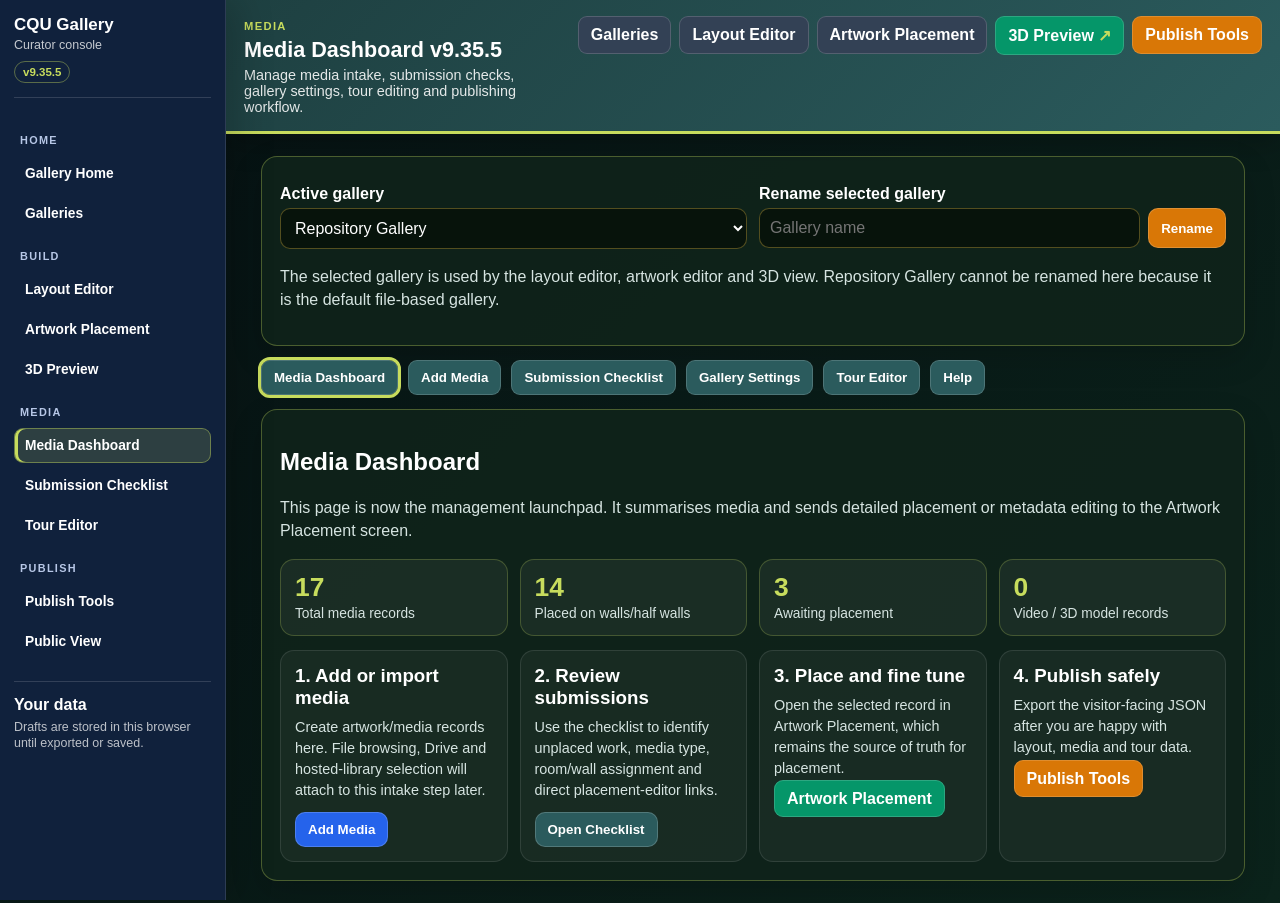
==== commit d571d71d: "Layout Mode Panning Fix" ====
--- a/admin.html
+++ b/admin.html
@@ -36,8 +36,8 @@
 .thumbnailWorkflow .actions{margin-top:8px}
 @media(max-width:980px){.submissionAssignmentPanel{grid-template-columns:1fr}.submissionAssignmentPanel .assignmentControls{grid-template-columns:1fr}}
 </style></head>
-<body class="curator-shell-page"><div class="curatorShell"><aside class="curatorSidebar"><div class="curatorBrand"><strong>CQU Gallery</strong><span>Curator console</span><em data-gallery-version>v9.35.3</em></div><nav class="curatorNav"><p>Home</p><a class="" href="./index.html?preview=1"><span>Gallery Home</span></a><a class="" href="./gallery-manager.html"><span>Galleries</span></a><p>Build</p><a class="" href="./layout-editor.html"><span>Layout Editor</span></a><a class="" href="./artwork-editor.html"><span>Artwork Placement</span></a><a class="" href="./gallery-3d.html?draft=1" target="_blank" rel="noopener"><span>3D Preview</span></a><p>Media</p><a class="active" href="./admin.html"><span>Media Dashboard</span></a><a class="" href="./admin.html#manage"><span>Submission Checklist</span></a><a class="" href="./admin.html#tours"><span>Tour Editor</span></a><p>Publish</p><a class="" href="./publish.html"><span>Publish Tools</span></a><a class="" href="./gallery-3d.html" target="_blank" rel="noopener"><span>Public View</span></a></nav><div class="curatorDataNote"><strong>Your data</strong><span>Drafts are stored in this browser until exported or saved.</span></div></aside><div class="curatorMain">
-<header class="appbar pageHeader"><div class="brand"><span class="pageKicker">Media</span><h1>Media Dashboard <span id="ver" data-gallery-version>v9.35.3</span></h1><p>Manage media intake, submission checks, gallery settings, tour editing and publishing workflow.</p></div><nav class="nav toolbarRow"><a class="btnNav" href="./gallery-manager.html">Galleries</a><a class="btnNav" id="adminLayoutLink" href="./layout-editor.html">Layout Editor</a><a class="btnNav" id="adminArtworkLink" href="./artwork-editor.html">Artwork Placement</a><a class="btnPublish fullscreenLink" id="adminEnterGallery" href="./gallery-3d.html?draft=1" target="_blank" rel="noopener">3D Preview</a><a class="btnSave" href="./publish.html">Publish Tools</a></nav></header>
+<body class="curator-shell-page"><div class="curatorShell"><aside class="curatorSidebar"><div class="curatorBrand"><strong>CQU Gallery</strong><span>Curator console</span><em data-gallery-version>v9.35.5</em></div><nav class="curatorNav"><p>Home</p><a class="" href="./index.html?preview=1"><span>Gallery Home</span></a><a class="" href="./gallery-manager.html"><span>Galleries</span></a><p>Build</p><a class="" href="./layout-editor.html"><span>Layout Editor</span></a><a class="" href="./artwork-editor.html"><span>Artwork Placement</span></a><a class="" href="./gallery-3d.html?draft=1" target="_blank" rel="noopener"><span>3D Preview</span></a><p>Media</p><a class="active" href="./admin.html"><span>Media Dashboard</span></a><a class="" href="./admin.html#manage"><span>Submission Checklist</span></a><a class="" href="./admin.html#tours"><span>Tour Editor</span></a><p>Publish</p><a class="" href="./publish.html"><span>Publish Tools</span></a><a class="" href="./gallery-3d.html" target="_blank" rel="noopener"><span>Public View</span></a></nav><div class="curatorDataNote"><strong>Your data</strong><span>Drafts are stored in this browser until exported or saved.</span></div></aside><div class="curatorMain">
+<header class="appbar pageHeader"><div class="brand"><span class="pageKicker">Media</span><h1>Media Dashboard <span id="ver" data-gallery-version>v9.35.5</span></h1><p>Manage media intake, submission checks, gallery settings, tour editing and publishing workflow.</p></div><nav class="nav toolbarRow"><a class="btnNav" href="./gallery-manager.html">Galleries</a><a class="btnNav" id="adminLayoutLink" href="./layout-editor.html">Layout Editor</a><a class="btnNav" id="adminArtworkLink" href="./artwork-editor.html">Artwork Placement</a><a class="btnPublish fullscreenLink" id="adminEnterGallery" href="./gallery-3d.html?draft=1" target="_blank" rel="noopener">3D Preview</a><a class="btnSave" href="./publish.html">Publish Tools</a></nav></header>
 <main class="wrap workspaceMain">
 <section class="panel"><div class="row"><div><label>Active gallery</label><select id="gallerySelect"></select></div><div><label>Rename selected gallery</label><div style="display:flex;gap:8px"><input id="renameInput" placeholder="Gallery name"><button class="btnSave" onclick="renameGallery()">Rename</button></div></div></div><p class="muted">The selected gallery is used by the layout editor, artwork editor and 3D view. Repository Gallery cannot be renamed here because it is the default file-based gallery.</p></section>
 <div class="tabs"><button class="tab active" onclick="switchTab('overview',this)">Media Dashboard</button><button class="tab" onclick="switchTab('add',this)">Add Media</button><button class="tab" onclick="switchTab('manage',this)">Submission Checklist</button><button class="tab" onclick="switchTab('settings',this)">Gallery Settings</button><button class="tab" onclick="switchTab('tours',this)">Tour Editor</button><button class="tab" onclick="switchTab('help',this)">Help</button></div>
@@ -52,7 +52,7 @@
 <script src="./gallery-state.js"></script>
 <script src="./version-display.js"></script>
 <script>
-const VERSION='v9.35.3';let tags=[],galleryData=[],currentGalleryId=new URLSearchParams(location.search).get('gallery')||(window.GalleryState?GalleryState.activeGalleryId():localStorage.getItem('active-gallery-id'))||'repo';function esc(s){return String(s??'').replace(/[&<>"']/g,c=>({'&':'&amp;','<':'&lt;','>':'&gt;','"':'&quot;',"'":'&#39;'}[c]))}function galleries(){return window.GalleryState?GalleryState.loadProjects():(()=>{try{return JSON.parse(localStorage.getItem('gallery-projects')||'[]')}catch(e){return[]}})()}function saveGalleries(gs){if(window.GalleryState)GalleryState.saveProjects(gs);else{localStorage.setItem('gallery-projects',JSON.stringify(gs,null,2));localStorage.setItem('gallery-projects-dirty','1')}}function activeGalleryId(){return currentGalleryId||'repo'}function activeGallery(){return galleries().find(g=>g.id===activeGalleryId())}function allGalleries(){return [{id:'repo',name:'Repository Gallery',repo:true},...galleries().filter(g=>g.id!=='repo')]}
+const VERSION='v9.35.5';let tags=[],galleryData=[],currentGalleryId=new URLSearchParams(location.search).get('gallery')||(window.GalleryState?GalleryState.activeGalleryId():localStorage.getItem('active-gallery-id'))||'repo';function esc(s){return String(s??'').replace(/[&<>"']/g,c=>({'&':'&amp;','<':'&lt;','>':'&gt;','"':'&quot;',"'":'&#39;'}[c]))}function galleries(){return window.GalleryState?GalleryState.loadProjects():(()=>{try{return JSON.parse(localStorage.getItem('gallery-projects')||'[]')}catch(e){return[]}})()}function saveGalleries(gs){if(window.GalleryState)GalleryState.saveProjects(gs);else{localStorage.setItem('gallery-projects',JSON.stringify(gs,null,2));localStorage.setItem('gallery-projects-dirty','1')}}function activeGalleryId(){return currentGalleryId||'repo'}function activeGallery(){return galleries().find(g=>g.id===activeGalleryId())}function allGalleries(){return [{id:'repo',name:'Repository Gallery',repo:true},...galleries().filter(g=>g.id!=='repo')]}
 async function repoLayout(){try{const r=await fetch('gallery-layout.json?ts='+Date.now(),{cache:'no-cache'});return r.ok?await r.json():{settings:{}}}catch(e){return {settings:{}}}}
 async function loadActiveLayout(){const id=activeGalleryId();let layout;if(id!=='repo'){const g=activeGallery();layout=g?.layout||{settings:{}}}else{try{const d=localStorage.getItem('gallery-layout-draft');layout=d?JSON.parse(d):await repoLayout()}catch(e){layout={settings:{}}}}return window.GalleryState?GalleryState.normalizeLayout(layout):layout}
 function saveActiveLayout(layout){layout=window.GalleryState?GalleryState.normalizeLayout(layout):layout;const id=activeGalleryId();if(id!=='repo'){const gs=galleries();const g=gs.find(x=>x.id===id);if(g){g.layout=layout;saveGalleries(gs);return}}if(window.GalleryState)GalleryState.writeDraftLayout(layout);else{localStorage.setItem('gallery-layout-draft',JSON.stringify(layout,null,2));localStorage.setItem('gallery-layout-dirty','1')}}
@@ -280,7 +280,7 @@
 </script>
 <script>
 document.addEventListener('DOMContentLoaded',()=>{
-  const ver=document.getElementById('ver');if(ver)ver.textContent='v9.35.3';
+  const ver=document.getElementById('ver');if(ver)ver.textContent='v9.35.5';
   if(window.addWorkForm){
     addWorkForm.onsubmit=async e=>{
       e.preventDefault();await loadGalleryData();
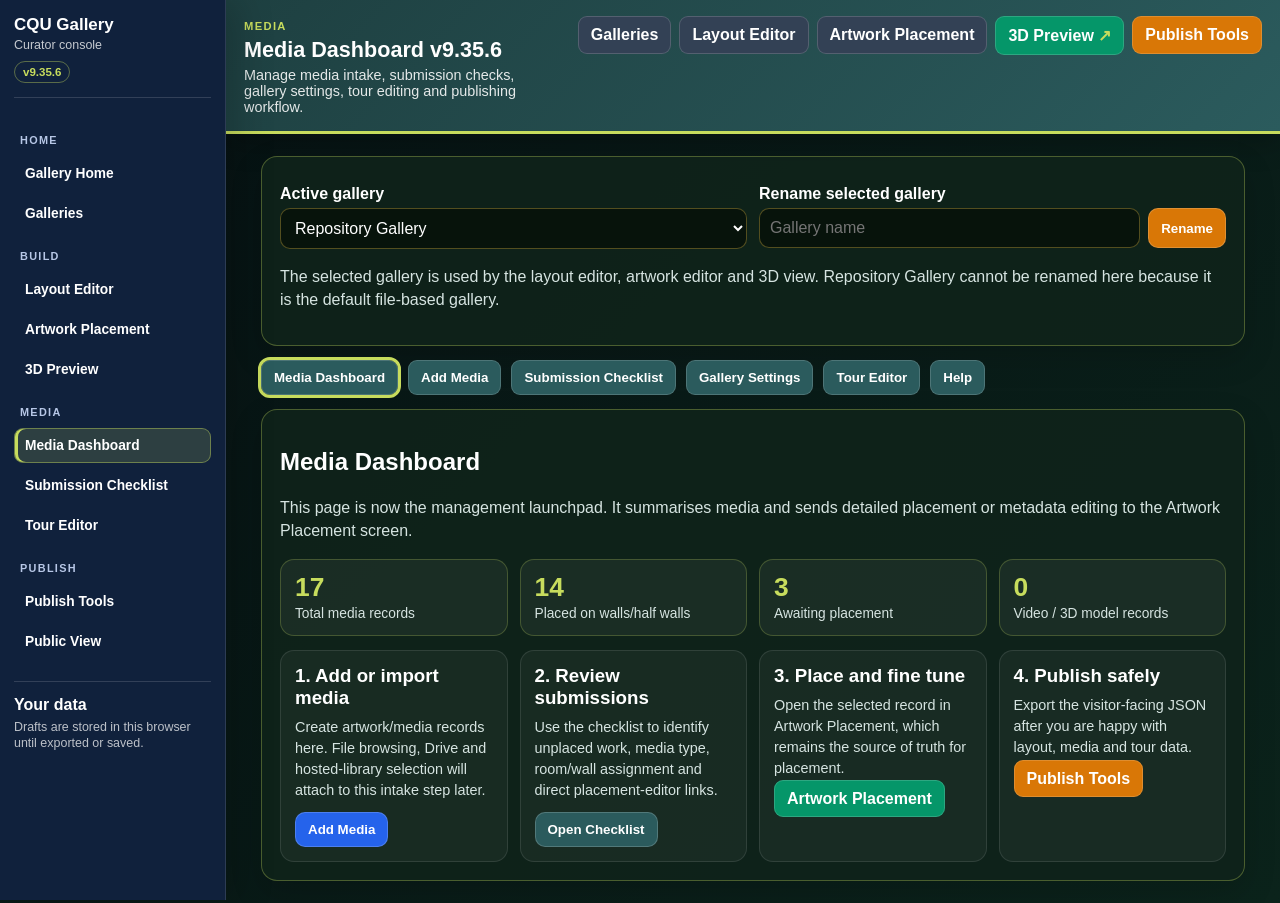
==== commit 0900d007: "Media Fixes" ====
--- a/admin.html
+++ b/admin.html
@@ -35,14 +35,17 @@
 .thumbnailWorkflow h3{margin:0 0 8px}
 .thumbnailWorkflow .actions{margin-top:8px}
 @media(max-width:980px){.submissionAssignmentPanel{grid-template-columns:1fr}.submissionAssignmentPanel .assignmentControls{grid-template-columns:1fr}}
+
+.mediaUploadStatus{margin-top:8px;font-size:.82rem;line-height:1.35;color:var(--cqu-muted)}
+.mediaUploadStatus.warn{color:#facc15}.mediaUploadStatus.ok{color:var(--cqu-lime)}.mediaUploadStatus.error{color:#ff9aaa}
 </style></head>
-<body class="curator-shell-page"><div class="curatorShell"><aside class="curatorSidebar"><div class="curatorBrand"><strong>CQU Gallery</strong><span>Curator console</span><em data-gallery-version>v9.35.5</em></div><nav class="curatorNav"><p>Home</p><a class="" href="./index.html?preview=1"><span>Gallery Home</span></a><a class="" href="./gallery-manager.html"><span>Galleries</span></a><p>Build</p><a class="" href="./layout-editor.html"><span>Layout Editor</span></a><a class="" href="./artwork-editor.html"><span>Artwork Placement</span></a><a class="" href="./gallery-3d.html?draft=1" target="_blank" rel="noopener"><span>3D Preview</span></a><p>Media</p><a class="active" href="./admin.html"><span>Media Dashboard</span></a><a class="" href="./admin.html#manage"><span>Submission Checklist</span></a><a class="" href="./admin.html#tours"><span>Tour Editor</span></a><p>Publish</p><a class="" href="./publish.html"><span>Publish Tools</span></a><a class="" href="./gallery-3d.html" target="_blank" rel="noopener"><span>Public View</span></a></nav><div class="curatorDataNote"><strong>Your data</strong><span>Drafts are stored in this browser until exported or saved.</span></div></aside><div class="curatorMain">
-<header class="appbar pageHeader"><div class="brand"><span class="pageKicker">Media</span><h1>Media Dashboard <span id="ver" data-gallery-version>v9.35.5</span></h1><p>Manage media intake, submission checks, gallery settings, tour editing and publishing workflow.</p></div><nav class="nav toolbarRow"><a class="btnNav" href="./gallery-manager.html">Galleries</a><a class="btnNav" id="adminLayoutLink" href="./layout-editor.html">Layout Editor</a><a class="btnNav" id="adminArtworkLink" href="./artwork-editor.html">Artwork Placement</a><a class="btnPublish fullscreenLink" id="adminEnterGallery" href="./gallery-3d.html?draft=1" target="_blank" rel="noopener">3D Preview</a><a class="btnSave" href="./publish.html">Publish Tools</a></nav></header>
+<body class="curator-shell-page"><div class="curatorShell"><aside class="curatorSidebar"><div class="curatorBrand"><strong>CQU Gallery</strong><span>Curator console</span><em data-gallery-version>v9.35.6</em></div><nav class="curatorNav"><p>Home</p><a class="" href="./index.html?preview=1"><span>Gallery Home</span></a><a class="" href="./gallery-manager.html"><span>Galleries</span></a><p>Build</p><a class="" href="./layout-editor.html"><span>Layout Editor</span></a><a class="" href="./artwork-editor.html"><span>Artwork Placement</span></a><a class="" href="./gallery-3d.html?draft=1" target="_blank" rel="noopener"><span>3D Preview</span></a><p>Media</p><a class="active" href="./admin.html"><span>Media Dashboard</span></a><a class="" href="./admin.html#manage"><span>Submission Checklist</span></a><a class="" href="./admin.html#tours"><span>Tour Editor</span></a><p>Publish</p><a class="" href="./publish.html"><span>Publish Tools</span></a><a class="" href="./gallery-3d.html" target="_blank" rel="noopener"><span>Public View</span></a></nav><div class="curatorDataNote"><strong>Your data</strong><span>Drafts are stored in this browser until exported or saved.</span></div></aside><div class="curatorMain">
+<header class="appbar pageHeader"><div class="brand"><span class="pageKicker">Media</span><h1>Media Dashboard <span id="ver" data-gallery-version>v9.35.6</span></h1><p>Manage media intake, submission checks, gallery settings, tour editing and publishing workflow.</p></div><nav class="nav toolbarRow"><a class="btnNav" href="./gallery-manager.html">Galleries</a><a class="btnNav" id="adminLayoutLink" href="./layout-editor.html">Layout Editor</a><a class="btnNav" id="adminArtworkLink" href="./artwork-editor.html">Artwork Placement</a><a class="btnPublish fullscreenLink" id="adminEnterGallery" href="./gallery-3d.html?draft=1" target="_blank" rel="noopener">3D Preview</a><a class="btnSave" href="./publish.html">Publish Tools</a></nav></header>
 <main class="wrap workspaceMain">
 <section class="panel"><div class="row"><div><label>Active gallery</label><select id="gallerySelect"></select></div><div><label>Rename selected gallery</label><div style="display:flex;gap:8px"><input id="renameInput" placeholder="Gallery name"><button class="btnSave" onclick="renameGallery()">Rename</button></div></div></div><p class="muted">The selected gallery is used by the layout editor, artwork editor and 3D view. Repository Gallery cannot be renamed here because it is the default file-based gallery.</p></section>
 <div class="tabs"><button class="tab active" onclick="switchTab('overview',this)">Media Dashboard</button><button class="tab" onclick="switchTab('add',this)">Add Media</button><button class="tab" onclick="switchTab('manage',this)">Submission Checklist</button><button class="tab" onclick="switchTab('settings',this)">Gallery Settings</button><button class="tab" onclick="switchTab('tours',this)">Tour Editor</button><button class="tab" onclick="switchTab('help',this)">Help</button></div>
 <section id="overview" class="tab-content active panel"><h2>Media Dashboard</h2><p class="muted">This page is now the management launchpad. It summarises media and sends detailed placement or metadata editing to the Artwork Placement screen.</p><div id="dashboardStats" class="metricGrid"></div><div class="workflowGrid"><div class="workflowCard"><h3>1. Add or import media</h3><p>Create artwork/media records here. File browsing, Drive and hosted-library selection will attach to this intake step later.</p><button class="btnCreate" onclick="switchTabById('add')">Add Media</button></div><div class="workflowCard"><h3>2. Review submissions</h3><p>Use the checklist to identify unplaced work, media type, room/wall assignment and direct placement-editor links.</p><button class="btnTool" onclick="switchTabById('manage')">Open Checklist</button></div><div class="workflowCard"><h3>3. Place and fine tune</h3><p>Open the selected record in Artwork Placement, which remains the source of truth for placement.</p><a class="btn btnPublish" id="dashboardArtworkLink" href="./artwork-editor.html">Artwork Placement</a></div><div class="workflowCard"><h3>4. Publish safely</h3><p>Export the visitor-facing JSON after you are happy with layout, media and tour data.</p><a class="btn btnSave" href="./publish.html">Publish Tools</a></div></div></section>
-<section id="add" class="tab-content panel"><h2>Media Library Browser</h2><p class="muted">Browse a local file, generate the expected gallery file path, use hosted media URLs, or upload the selected file to GitHub. Saving here still creates a normal artwork/media record used by Artwork Placement and 3D Curator mode.</p><div class="mediaBrowser"><div class="mediaBrowserCard"><h3>Local file / GitHub upload</h3><p>Select a file from your computer. Use the generated path for local testing, or upload it into the repository media folders with a GitHub token.</p><label>Choose file</label><input id="mediaFileInput" type="file" accept="image/*,video/*,audio/*,.glb,.gltf"><div class="row"><div><label>Repository folder</label><select id="mediaFolder"><option value="media">media</option><option value="media/images">media/images</option><option value="media/audio">media/audio</option><option value="media/video">media/video</option><option value="media/models">media/models</option><option value="media/thumbnails">media/thumbnails</option></select></div><div><label>Published file name</label><input id="mediaFileName" placeholder="selected-file.jpg"></div></div><div class="mediaPathBox"><code id="mediaRepoPath">No file selected</code><code id="mediaPublicUrl">Published URL preview will appear here</code></div><div class="mediaPreview" id="mediaPreview">Select a file to preview it here.</div><p class="actions"><button class="btnCreate" type="button" onclick="applySelectedFilePath('media')">Use Path as Media</button><button class="btnTool" type="button" onclick="applySelectedFilePath('thumbnail')">Use Path as Thumbnail</button><button class="btnPublish" type="button" onclick="uploadSelectedMediaToGitHub()">Upload File to GitHub</button></p></div><div class="mediaBrowserCard"><h3>Hosted media URL</h3><p>Use this for files stored on CQU hosting, personal web hosting, Google Drive direct-download URLs, or any stable public media URL.</p><label>Hosted media base URL</label><input id="hostedBaseUrl" placeholder="https://example.com/gallery-media/"><div class="row"><div><label>Folder / category</label><select id="hostedFolder"><option value="">root</option><option value="images">images</option><option value="audio">audio</option><option value="video">video</option><option value="models">models</option><option value="thumbnails">thumbnails</option></select></div><div><label>File name or path</label><input id="hostedFileName" placeholder="student-work.jpg"></div></div><div class="mediaPathBox"><code id="hostedUrlPreview">Hosted URL preview will appear here</code></div><p class="actions"><button class="btnCreate" type="button" onclick="applyHostedUrl('media')">Use Hosted Media URL</button><button class="btnTool" type="button" onclick="applyHostedUrl('thumbnail')">Use Hosted Thumbnail URL</button><button class="btnNeutral" type="button" onclick="saveHostedBaseUrl()">Save Base URL</button></p><h3>Existing managed media</h3><p>Reuse URLs from records already in this gallery.</p><div id="existingMediaLibrary" class="mediaLibraryList"></div></div></div><h2>Add New Artwork / Media</h2><form id="addWorkForm"><label>Student Name *</label><input id="artistName" required placeholder="e.g. Alex Chen"><label>Artwork Title *</label><input id="workTitle" required placeholder="e.g. Digital Landscape"><label>Description / Artist Statement</label><textarea id="workDescription"></textarea><div class="row"><div><label>Media Type</label><select id="mediaType"><option value="image">Image</option><option value="youtube">YouTube</option><option value="echo360">Echo360</option><option value="video">Video</option><option value="audio">Audio</option><option value="soundcloud">SoundCloud</option><option value="model">3D Model (GLB/GLTF)</option><option value="link">Link</option></select></div><div><label>Media URL</label><input id="mediaUrl" placeholder="media/work.jpg, models/work.glb or https://..."></div></div><label>Thumbnail / poster image URL</label><input id="thumbnailUrl" placeholder="Optional preview or model fallback image"><div class="thumbnailWorkflow"><h3>Video / Echo360 thumbnail workflow</h3><p>For YouTube, generate the standard poster image from the video link. For Echo360 or protected CQU-hosted video, browser security often blocks automatic frame capture, so use a supplied poster image or generate a clean placeholder.</p><div class="actions"><button class="btnTool" type="button" onclick="applyYouTubeThumbnail()">Use YouTube Thumbnail</button><button class="btnCreate" type="button" onclick="generatePosterPlaceholder()">Generate Poster Placeholder</button><button class="btnNeutral" type="button" onclick="showEchoThumbnailHelp()">Echo360 Help</button></div></div><div class="row"><div><label>Model display size (m)</label><input id="modelScale" type="number" min="0.15" max="20" step="0.01" value="1.8"></div><div><label>Model anchor</label><select id="modelAnchor"><option value="wall">wall</option><option value="floor">floor</option><option value="plinth">plinth</option></select></div></div><label>Model attribution / source</label><input id="modelAttribution" placeholder="Creator, licence or source URL"><label>Tags</label><div style="display:flex;gap:8px"><input id="tagInput" placeholder="digital, animation, game"><button class="btnTool" type="button" onclick="addTag()">Add Tag</button></div><div id="tagList"></div><p><button class="btnCreate" type="submit">Add to Gallery</button> <button type="reset" class="btnNeutral">Clear</button></p></form><div id="success" class="notice" style="display:none">Artwork added to the active gallery draft.</div></section>
+<section id="add" class="tab-content panel"><h2>Media Library Browser</h2><p class="muted">Browse a local file, generate the expected gallery file path, use hosted media URLs, or upload the selected file to GitHub. Saving here still creates a normal artwork/media record used by Artwork Placement and 3D Curator mode.</p><div class="mediaBrowser"><div class="mediaBrowserCard"><h3>Local file / GitHub upload</h3><p>Select a file from your computer. Use the generated path for local testing, or upload it into the repository media folders with a GitHub token.</p><label>Choose file</label><input id="mediaFileInput" type="file" accept="image/*,video/*,audio/*,.glb,.gltf"><div class="row"><div><label>Repository folder</label><select id="mediaFolder"><option value="media">media</option><option value="media/images">media/images</option><option value="media/audio">media/audio</option><option value="media/video">media/video</option><option value="media/models">media/models</option><option value="media/thumbnails">media/thumbnails</option></select></div><div><label>Published file name</label><input id="mediaFileName" placeholder="selected-file.jpg"></div></div><div class="mediaPathBox"><code id="mediaRepoPath">No file selected</code><code id="mediaPublicUrl">Published URL preview will appear here</code></div><div class="mediaPreview" id="mediaPreview">Select a file to preview it here.</div><div id="mediaUploadStatus" class="mediaUploadStatus">Generated paths are not public until the file is uploaded to GitHub or committed into the repo media folder.</div><p class="actions"><button class="btnCreate" type="button" onclick="applySelectedFilePath('media')">Use Path as Media</button><button class="btnTool" type="button" onclick="applySelectedFilePath('thumbnail')">Use Path as Thumbnail</button><button class="btnPublish" type="button" onclick="uploadSelectedMediaToGitHub()">Upload File to GitHub</button></p></div><div class="mediaBrowserCard"><h3>Hosted media URL</h3><p>Use this for files stored on CQU hosting, personal web hosting, Google Drive direct-download URLs, or any stable public media URL.</p><label>Hosted media base URL</label><input id="hostedBaseUrl" placeholder="https://example.com/gallery-media/"><div class="row"><div><label>Folder / category</label><select id="hostedFolder"><option value="">root</option><option value="images">images</option><option value="audio">audio</option><option value="video">video</option><option value="models">models</option><option value="thumbnails">thumbnails</option></select></div><div><label>File name or path</label><input id="hostedFileName" placeholder="student-work.jpg"></div></div><div class="mediaPathBox"><code id="hostedUrlPreview">Hosted URL preview will appear here</code></div><p class="actions"><button class="btnCreate" type="button" onclick="applyHostedUrl('media')">Use Hosted Media URL</button><button class="btnTool" type="button" onclick="applyHostedUrl('thumbnail')">Use Hosted Thumbnail URL</button><button class="btnNeutral" type="button" onclick="saveHostedBaseUrl()">Save Base URL</button></p><h3>Existing managed media</h3><p>Reuse URLs from records already in this gallery.</p><div id="existingMediaLibrary" class="mediaLibraryList"></div></div></div><h2>Add New Artwork / Media</h2><form id="addWorkForm"><label>Student Name *</label><input id="artistName" required placeholder="e.g. Alex Chen"><label>Artwork Title *</label><input id="workTitle" required placeholder="e.g. Digital Landscape"><label>Description / Artist Statement</label><textarea id="workDescription"></textarea><div class="row"><div><label>Media Type</label><select id="mediaType"><option value="image">Image</option><option value="youtube">YouTube</option><option value="echo360">Echo360</option><option value="video">Video</option><option value="audio">Audio</option><option value="soundcloud">SoundCloud</option><option value="model">3D Model (GLB/GLTF)</option><option value="link">Link</option></select></div><div><label>Media URL</label><input id="mediaUrl" placeholder="media/work.jpg, models/work.glb or https://..."></div></div><label>Thumbnail / poster image URL</label><input id="thumbnailUrl" placeholder="Optional preview or model fallback image"><div class="thumbnailWorkflow"><h3>Video / Echo360 thumbnail workflow</h3><p>For YouTube, generate the standard poster image from the video link. For Echo360 or protected CQU-hosted video, browser security often blocks automatic frame capture, so use a supplied poster image or generate a clean placeholder.</p><div class="actions"><button class="btnTool" type="button" onclick="applyYouTubeThumbnail()">Use YouTube Thumbnail</button><button class="btnCreate" type="button" onclick="generatePosterPlaceholder()">Generate Poster Placeholder</button><button class="btnNeutral" type="button" onclick="showEchoThumbnailHelp()">Echo360 Help</button></div></div><div class="row"><div><label>Model display size (m)</label><input id="modelScale" type="number" min="0.15" max="20" step="0.01" value="1.8"></div><div><label>Model anchor</label><select id="modelAnchor"><option value="wall">wall</option><option value="floor">floor</option><option value="plinth">plinth</option></select></div></div><label>Model attribution / source</label><input id="modelAttribution" placeholder="Creator, licence or source URL"><label>Tags</label><div style="display:flex;gap:8px"><input id="tagInput" placeholder="digital, animation, game"><button class="btnTool" type="button" onclick="addTag()">Add Tag</button></div><div id="tagList"></div><p><button class="btnCreate" type="submit">Add to Gallery</button> <button type="reset" class="btnNeutral">Clear</button></p></form><div id="success" class="notice" style="display:none">Artwork added to the active gallery draft.</div></section>
 <section id="manage" class="tab-content panel"><h2>Submission Checklist</h2><p class="muted">This checklist uses the same artwork records as <code>artwork-editor.html</code>. Use it to triage work, assign rooms, auto-place groups into usable wall slots, then open the selected item in the placement editor for detailed positioning.</p><div class="filterBar"><label class="wide">Search<input id="submissionSearch" placeholder="Title, artist, media URL or tag" oninput="loadSubmissions()"></label><label>Room<select id="submissionRoomFilter" onchange="loadSubmissions()"></select></label><label>Status<select id="submissionStatusFilter" onchange="loadSubmissions()"><option value="all">All</option><option value="placed">Placed</option><option value="unplaced">Unplaced</option></select></label><button class="btnPublish" onclick="openPlacementEditor()">Open Artwork Placement</button></div><div class="submissionAssignmentPanel"><div><h3>Room assignment and auto-placement</h3><p class="hint">Tick submissions, choose a target room and wall, then assign metadata or auto-place frames across the wall. Auto-placement keeps reasonable spacing and creates curator frame codes for 3D identification.</p><div class="assignmentActions"><button class="btnNeutral" type="button" onclick="setSubmissionSelection(true)">Select visible</button><button class="btnNeutral" type="button" onclick="setSubmissionSelection(false)">Clear</button><span id="submissionSelectionCount" class="submissionSelectionCount">0 selected</span></div></div><div><div class="assignmentControls"><label>Target room<select id="submissionAssignRoom" onchange="updateSubmissionWallOptions()"></select></label><label>Target wall<select id="submissionAssignWall"><option>front</option><option>back</option><option>left</option><option>right</option></select></label></div><div class="assignmentActions"><button class="btnTool" type="button" onclick="applyRoomWallToChecked(false)">Assign Room/Wall</button><button class="btnCreate" type="button" onclick="applyRoomWallToChecked(true)">Auto-place Checked</button><button class="btnPublish" type="button" onclick="openPlacementEditor()">Fine Tune Placement</button></div></div></div><div id="submissionsList"></div></section>
 
 <section id="settings" class="tab-content panel"><h2>Gallery Settings</h2><div class="notice">These settings belong with gallery administration rather than spatial layout. They apply to the active gallery and are read by the 3D entry page.</div><div class="grid"><div class="card"><h3>Access</h3><label>Visibility</label><select id="visibility"><option value="public">Public</option><option value="unlisted">Unlisted</option><option value="password">Password Protected</option><option value="private">Private / Draft Only</option></select><label>Password</label><input id="galleryPassword" type="text" placeholder="Optional visitor password"><p class="muted">GitHub Pages is static, so password protection is lightweight client-side protection for teaching/showcase use. Private/Draft Only galleries are blocked from the public visitor build.</p></div><div class="card"><h3>Entry Experience</h3><label><input id="splashEnabled" type="checkbox" style="width:auto"> Show entry splash screen</label><label>Splash image URL</label><input id="splashImage" placeholder="https://..."><label>Entry warning / instructions</label><textarea id="entryWarning"></textarea></div></div><p><button class="btnSave" onclick="saveAdminSettings()">Save Gallery Settings</button></p></section>
@@ -52,7 +55,7 @@
 <script src="./gallery-state.js"></script>
 <script src="./version-display.js"></script>
 <script>
-const VERSION='v9.35.5';let tags=[],galleryData=[],currentGalleryId=new URLSearchParams(location.search).get('gallery')||(window.GalleryState?GalleryState.activeGalleryId():localStorage.getItem('active-gallery-id'))||'repo';function esc(s){return String(s??'').replace(/[&<>"']/g,c=>({'&':'&amp;','<':'&lt;','>':'&gt;','"':'&quot;',"'":'&#39;'}[c]))}function galleries(){return window.GalleryState?GalleryState.loadProjects():(()=>{try{return JSON.parse(localStorage.getItem('gallery-projects')||'[]')}catch(e){return[]}})()}function saveGalleries(gs){if(window.GalleryState)GalleryState.saveProjects(gs);else{localStorage.setItem('gallery-projects',JSON.stringify(gs,null,2));localStorage.setItem('gallery-projects-dirty','1')}}function activeGalleryId(){return currentGalleryId||'repo'}function activeGallery(){return galleries().find(g=>g.id===activeGalleryId())}function allGalleries(){return [{id:'repo',name:'Repository Gallery',repo:true},...galleries().filter(g=>g.id!=='repo')]}
+const VERSION='v9.35.6';let tags=[],galleryData=[],currentGalleryId=new URLSearchParams(location.search).get('gallery')||(window.GalleryState?GalleryState.activeGalleryId():localStorage.getItem('active-gallery-id'))||'repo';function esc(s){return String(s??'').replace(/[&<>"']/g,c=>({'&':'&amp;','<':'&lt;','>':'&gt;','"':'&quot;',"'":'&#39;'}[c]))}function galleries(){return window.GalleryState?GalleryState.loadProjects():(()=>{try{return JSON.parse(localStorage.getItem('gallery-projects')||'[]')}catch(e){return[]}})()}function saveGalleries(gs){if(window.GalleryState)GalleryState.saveProjects(gs);else{localStorage.setItem('gallery-projects',JSON.stringify(gs,null,2));localStorage.setItem('gallery-projects-dirty','1')}}function activeGalleryId(){return currentGalleryId||'repo'}function activeGallery(){return galleries().find(g=>g.id===activeGalleryId())}function allGalleries(){return [{id:'repo',name:'Repository Gallery',repo:true},...galleries().filter(g=>g.id!=='repo')]}
 async function repoLayout(){try{const r=await fetch('gallery-layout.json?ts='+Date.now(),{cache:'no-cache'});return r.ok?await r.json():{settings:{}}}catch(e){return {settings:{}}}}
 async function loadActiveLayout(){const id=activeGalleryId();let layout;if(id!=='repo'){const g=activeGallery();layout=g?.layout||{settings:{}}}else{try{const d=localStorage.getItem('gallery-layout-draft');layout=d?JSON.parse(d):await repoLayout()}catch(e){layout={settings:{}}}}return window.GalleryState?GalleryState.normalizeLayout(layout):layout}
 function saveActiveLayout(layout){layout=window.GalleryState?GalleryState.normalizeLayout(layout):layout;const id=activeGalleryId();if(id!=='repo'){const gs=galleries();const g=gs.find(x=>x.id===id);if(g){g.layout=layout;saveGalleries(gs);return}}if(window.GalleryState)GalleryState.writeDraftLayout(layout);else{localStorage.setItem('gallery-layout-draft',JSON.stringify(layout,null,2));localStorage.setItem('gallery-layout-dirty','1')}}
@@ -64,16 +67,16 @@
 function joinUrlParts(){return [...arguments].map((p,i)=>String(p||'').trim().replace(i===0?/\/+$/g:/^\/+|\/+$/g,'')).filter(Boolean).join('/')}
 function mediaTypeFromName(name,mime=''){const n=String(name||'').toLowerCase(),m=String(mime||'').toLowerCase();if(m.startsWith('image/')||/\.(png|jpe?g|gif|webp|svg)$/.test(n))return'image';if(m.startsWith('video/')||/\.(mp4|webm|ogg|mov)$/.test(n))return'video';if(m.startsWith('audio/')||/\.(mp3|wav|m4a|aac|ogg)$/.test(n))return'audio';if(/\.(glb|gltf)$/.test(n))return'model';return'link'}
 function repoPathFromForm(){const folder=(window.mediaFolder?.value||'media').replace(/^\/+|\/+$/g,''),name=sanitizeFileName(window.mediaFileName?.value||selectedMediaFile?.name||'');return name?folder+'/'+name:''}
-function defaultPublicUrl(repoPath){return repoPath?'https://jimbopicton.github.io/Gallery/'+repoPath.replace(/^\.\//,''):'Published URL preview will appear here'}
-function updateMediaPathPreview(){const repoPath=repoPathFromForm();if(window.mediaRepoPath)mediaRepoPath.textContent=repoPath||'No file selected';if(window.mediaPublicUrl)mediaPublicUrl.textContent=defaultPublicUrl(repoPath)}
+function defaultPublicUrl(repoPath){return repoPath?'After upload/commit: https://jimbopicton.github.io/Gallery/'+repoPath.replace(/^\.\//,''):'Published URL preview will appear here'}
+function updateMediaPathPreview(){const repoPath=repoPathFromForm();if(window.mediaRepoPath)mediaRepoPath.textContent=repoPath||'No file selected';if(window.mediaPublicUrl)mediaPublicUrl.textContent=defaultPublicUrl(repoPath);if(window.mediaUploadStatus)mediaUploadStatus.textContent=repoPath?'This is a repository path for the selected file. Use Upload File to GitHub, or commit the file into this exact folder before relying on the public URL.':'Generated paths are not public until the file is uploaded to GitHub or committed into the repo media folder.'}
 function updateHostedUrlPreview(){const base=window.hostedBaseUrl?.value||'',folder=window.hostedFolder?.value||'',file=window.hostedFileName?.value||'',url=joinUrlParts(base,folder,file);if(window.hostedUrlPreview)hostedUrlPreview.textContent=url||'Hosted URL preview will appear here';return url}
 function setMediaUrl(url,role='media'){if(!url)return;if(role==='thumbnail'){thumbnailUrl.value=url;return}mediaUrl.value=url;const inferred=mediaTypeFromName(url);if(inferred&&window.mediaType)mediaType.value=inferred}
 function previewPickedFile(file){if(selectedMediaPreviewUrl)URL.revokeObjectURL(selectedMediaPreviewUrl);selectedMediaPreviewUrl=file?URL.createObjectURL(file):'';if(!window.mediaPreview)return;if(!file){mediaPreview.textContent='Select a file to preview it here.';return}const type=mediaTypeFromName(file.name,file.type);if(type==='image')mediaPreview.innerHTML='<img alt="" src="'+selectedMediaPreviewUrl+'">';else if(type==='video')mediaPreview.innerHTML='<video src="'+selectedMediaPreviewUrl+'" controls></video>';else if(type==='audio')mediaPreview.innerHTML='<audio src="'+selectedMediaPreviewUrl+'" controls></audio>';else mediaPreview.innerHTML='<span>'+esc(file.name)+'<br>'+esc(file.type||type)+'<br>'+formatFileSize(file.size)+'</span>'}
-function applySelectedFilePath(role='media'){const repoPath=repoPathFromForm();if(!repoPath)return alert('Select a file or enter a published file name first.');setMediaUrl(repoPath,role)}
+function applySelectedFilePath(role='media'){const repoPath=repoPathFromForm();if(!repoPath)return alert('Select a file or enter a published file name first.');setMediaUrl(repoPath,role);if(window.mediaUploadStatus){mediaUploadStatus.className='mediaUploadStatus warn';mediaUploadStatus.textContent='Path applied as '+role+'. It will 404 on GitHub Pages until the file exists in the repository and has been published.'}}
 function applyHostedUrl(role='media'){const url=updateHostedUrlPreview();if(!url)return alert('Enter a hosted base URL and file name first.');localStorage.setItem('gallery-hosted-media-base',hostedBaseUrl.value.trim());setMediaUrl(url,role)}
 function saveHostedBaseUrl(){localStorage.setItem('gallery-hosted-media-base',(hostedBaseUrl.value||'').trim());alert('Hosted media base URL saved in this browser.')}
 function fileToBase64(file){return new Promise((resolve,reject)=>{const r=new FileReader();r.onload=()=>resolve(String(r.result).split(',')[1]||'');r.onerror=()=>reject(r.error||new Error('Could not read file'));r.readAsDataURL(file)})}
-async function uploadSelectedMediaToGitHub(){if(!selectedMediaFile)return alert('Select a media file first.');const repoPath=repoPathFromForm();if(!repoPath)return alert('Enter a published file name first.');const owner=prompt('GitHub owner','JimboPicton');if(!owner)return;const repo=prompt('Repository name','Gallery');if(!repo)return;const branch=prompt('Branch','main')||'main';const token=prompt('Paste GitHub token with Contents read/write access');if(!token)return;const api='https://api.github.com/repos/'+encodeURIComponent(owner)+'/'+encodeURIComponent(repo)+'/contents/'+repoPath.split('/').map(encodeURIComponent).join('/');try{let sha;const cur=await fetch(api+'?ref='+encodeURIComponent(branch),{headers:{Authorization:'Bearer '+token,Accept:'application/vnd.github+json'}});if(cur.ok)sha=(await cur.json()).sha;const content=await fileToBase64(selectedMediaFile);const res=await fetch(api,{method:'PUT',headers:{Authorization:'Bearer '+token,Accept:'application/vnd.github+json'},body:JSON.stringify({message:'Upload gallery media '+repoPath,content,sha,branch})});if(!res.ok)throw new Error(await res.text());const url='https://'+owner+'.github.io/'+repo+'/'+repoPath;setMediaUrl(url,'media');if(selectedMediaFile.type.startsWith('image/')&&!thumbnailUrl.value)thumbnailUrl.value=url;alert('Media uploaded. The public URL has been applied to this artwork record. GitHub Pages may take a minute to serve the file.')}catch(e){alert('Media upload failed: '+e.message)}}
+async function uploadSelectedMediaToGitHub(){if(!selectedMediaFile)return alert('Select a media file first.');const repoPath=repoPathFromForm();if(!repoPath)return alert('Enter a published file name first.');const owner=prompt('GitHub owner','JimboPicton');if(!owner)return;const repo=prompt('Repository name','Gallery');if(!repo)return;const branch=prompt('Branch','main')||'main';const token=prompt('Paste GitHub token with Contents read/write access');if(!token)return;const api='https://api.github.com/repos/'+encodeURIComponent(owner)+'/'+encodeURIComponent(repo)+'/contents/'+repoPath.split('/').map(encodeURIComponent).join('/');try{let sha;const cur=await fetch(api+'?ref='+encodeURIComponent(branch),{headers:{Authorization:'Bearer '+token,Accept:'application/vnd.github+json'}});if(cur.ok)sha=(await cur.json()).sha;const content=await fileToBase64(selectedMediaFile);const res=await fetch(api,{method:'PUT',headers:{Authorization:'Bearer '+token,Accept:'application/vnd.github+json'},body:JSON.stringify({message:'Upload gallery media '+repoPath,content,sha,branch})});if(!res.ok)throw new Error(await res.text());const url='https://'+owner+'.github.io/'+repo+'/'+repoPath;setMediaUrl(url,'media');if(selectedMediaFile.type.startsWith('image/')&&!thumbnailUrl.value)thumbnailUrl.value=url;if(window.mediaUploadStatus){mediaUploadStatus.className='mediaUploadStatus ok';mediaUploadStatus.textContent='Uploaded to GitHub. The public URL was applied; GitHub Pages may take a minute to serve it.'}alert('Media uploaded. The public URL has been applied to this artwork record. GitHub Pages may take a minute to serve the file.')}catch(e){if(window.mediaUploadStatus){mediaUploadStatus.className='mediaUploadStatus error';mediaUploadStatus.textContent='Upload failed: '+e.message}alert('Media upload failed: '+e.message)}}
 function formatFileSize(bytes){bytes=Number(bytes||0);if(!bytes)return'';const units=['B','KB','MB','GB'];let i=0;while(bytes>=1024&&i<units.length-1){bytes/=1024;i++}return bytes.toFixed(i?1:0)+' '+units[i]}
 function mediaRecordFileInfo(){const file=selectedMediaFile,repoPath=repoPathFromForm();return {fileName:file?.name||sanitizeFileName(repoPath),fileSize:file?.size||0,mediaPath:repoPath,sourceType:file?'local-file':'url'}}
 function newArtworkRecordFromForm(){const info=mediaRecordFileInfo();return {id:'art'+Date.now(),title:workTitle.value,artist:artistName.value,description:workDescription.value,media:mediaUrl.value.trim(),image:mediaUrl.value.trim(),mediaType:mediaType.value,type:mediaType.value,thumbnail:thumbnailUrl.value.trim(),modelScale:Number(modelScale.value||1.8),modelAnchor:modelAnchor.value,modelFallback:thumbnailUrl.value.trim(),modelAttribution:modelAttribution.value.trim(),tags:[...tags],room:'',wall:'back',x:0,y:3,width:2,height:2,statementDisplay:'popup',accentLight:true,...info}}
@@ -280,7 +283,7 @@
 </script>
 <script>
 document.addEventListener('DOMContentLoaded',()=>{
-  const ver=document.getElementById('ver');if(ver)ver.textContent='v9.35.5';
+  const ver=document.getElementById('ver');if(ver)ver.textContent='v9.35.6';
   if(window.addWorkForm){
     addWorkForm.onsubmit=async e=>{
       e.preventDefault();await loadGalleryData();
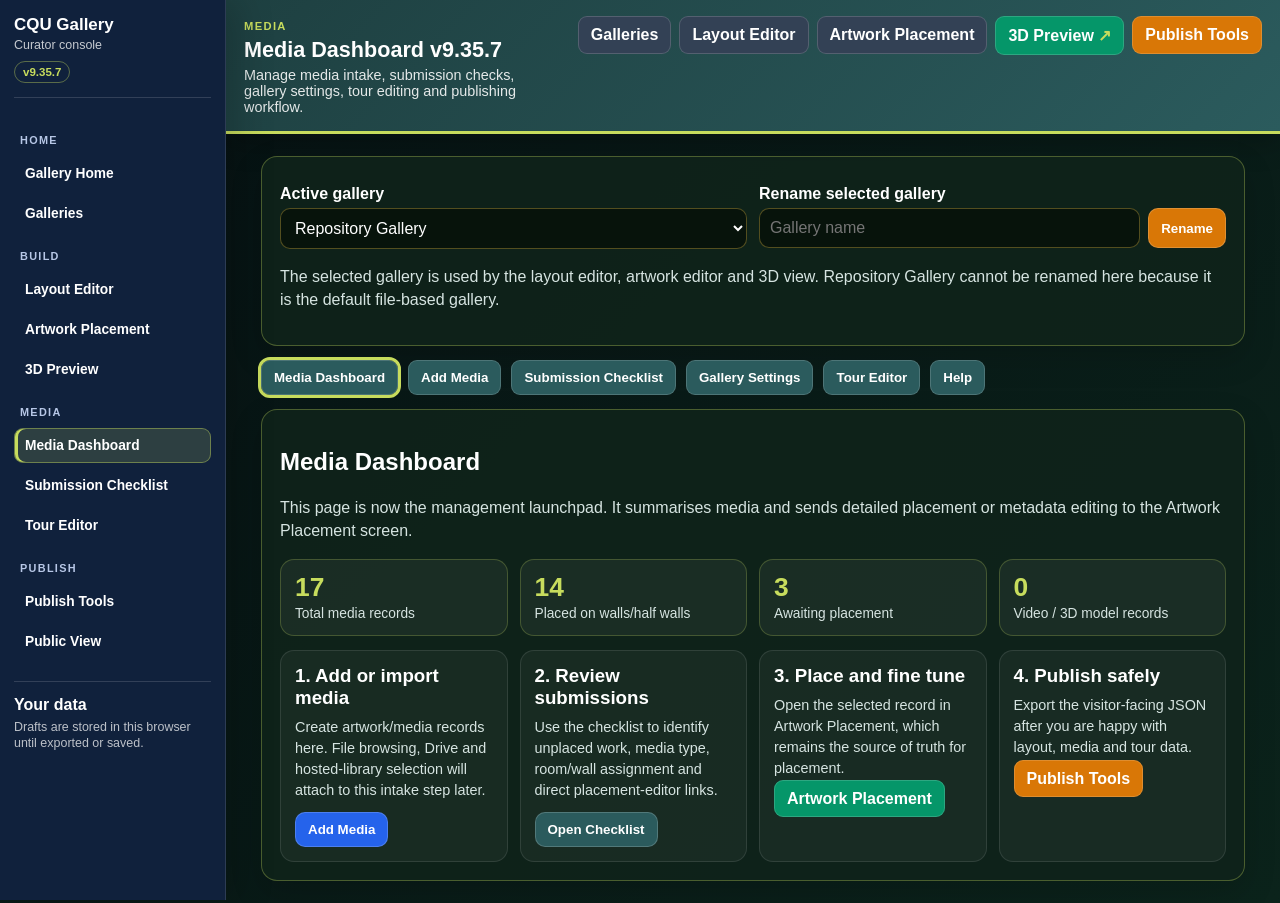
==== commit 2122a5b3: "Fixes" ====
--- a/admin.html
+++ b/admin.html
@@ -39,8 +39,8 @@
 .mediaUploadStatus{margin-top:8px;font-size:.82rem;line-height:1.35;color:var(--cqu-muted)}
 .mediaUploadStatus.warn{color:#facc15}.mediaUploadStatus.ok{color:var(--cqu-lime)}.mediaUploadStatus.error{color:#ff9aaa}
 </style></head>
-<body class="curator-shell-page"><div class="curatorShell"><aside class="curatorSidebar"><div class="curatorBrand"><strong>CQU Gallery</strong><span>Curator console</span><em data-gallery-version>v9.35.6</em></div><nav class="curatorNav"><p>Home</p><a class="" href="./index.html?preview=1"><span>Gallery Home</span></a><a class="" href="./gallery-manager.html"><span>Galleries</span></a><p>Build</p><a class="" href="./layout-editor.html"><span>Layout Editor</span></a><a class="" href="./artwork-editor.html"><span>Artwork Placement</span></a><a class="" href="./gallery-3d.html?draft=1" target="_blank" rel="noopener"><span>3D Preview</span></a><p>Media</p><a class="active" href="./admin.html"><span>Media Dashboard</span></a><a class="" href="./admin.html#manage"><span>Submission Checklist</span></a><a class="" href="./admin.html#tours"><span>Tour Editor</span></a><p>Publish</p><a class="" href="./publish.html"><span>Publish Tools</span></a><a class="" href="./gallery-3d.html" target="_blank" rel="noopener"><span>Public View</span></a></nav><div class="curatorDataNote"><strong>Your data</strong><span>Drafts are stored in this browser until exported or saved.</span></div></aside><div class="curatorMain">
-<header class="appbar pageHeader"><div class="brand"><span class="pageKicker">Media</span><h1>Media Dashboard <span id="ver" data-gallery-version>v9.35.6</span></h1><p>Manage media intake, submission checks, gallery settings, tour editing and publishing workflow.</p></div><nav class="nav toolbarRow"><a class="btnNav" href="./gallery-manager.html">Galleries</a><a class="btnNav" id="adminLayoutLink" href="./layout-editor.html">Layout Editor</a><a class="btnNav" id="adminArtworkLink" href="./artwork-editor.html">Artwork Placement</a><a class="btnPublish fullscreenLink" id="adminEnterGallery" href="./gallery-3d.html?draft=1" target="_blank" rel="noopener">3D Preview</a><a class="btnSave" href="./publish.html">Publish Tools</a></nav></header>
+<body class="curator-shell-page"><div class="curatorShell"><aside class="curatorSidebar"><div class="curatorBrand"><strong>CQU Gallery</strong><span>Curator console</span><em data-gallery-version>v9.35.7</em></div><nav class="curatorNav"><p>Home</p><a class="" href="./index.html?preview=1"><span>Gallery Home</span></a><a class="" href="./gallery-manager.html"><span>Galleries</span></a><p>Build</p><a class="" href="./layout-editor.html"><span>Layout Editor</span></a><a class="" href="./artwork-editor.html"><span>Artwork Placement</span></a><a class="" href="./gallery-3d.html?draft=1" target="_blank" rel="noopener"><span>3D Preview</span></a><p>Media</p><a class="active" href="./admin.html"><span>Media Dashboard</span></a><a class="" href="./admin.html#manage"><span>Submission Checklist</span></a><a class="" href="./admin.html#tours"><span>Tour Editor</span></a><p>Publish</p><a class="" href="./publish.html"><span>Publish Tools</span></a><a class="" href="./gallery-3d.html" target="_blank" rel="noopener"><span>Public View</span></a></nav><div class="curatorDataNote"><strong>Your data</strong><span>Drafts are stored in this browser until exported or saved.</span></div></aside><div class="curatorMain">
+<header class="appbar pageHeader"><div class="brand"><span class="pageKicker">Media</span><h1>Media Dashboard <span id="ver" data-gallery-version>v9.35.7</span></h1><p>Manage media intake, submission checks, gallery settings, tour editing and publishing workflow.</p></div><nav class="nav toolbarRow"><a class="btnNav" href="./gallery-manager.html">Galleries</a><a class="btnNav" id="adminLayoutLink" href="./layout-editor.html">Layout Editor</a><a class="btnNav" id="adminArtworkLink" href="./artwork-editor.html">Artwork Placement</a><a class="btnPublish fullscreenLink" id="adminEnterGallery" href="./gallery-3d.html?draft=1" target="_blank" rel="noopener">3D Preview</a><a class="btnSave" href="./publish.html">Publish Tools</a></nav></header>
 <main class="wrap workspaceMain">
 <section class="panel"><div class="row"><div><label>Active gallery</label><select id="gallerySelect"></select></div><div><label>Rename selected gallery</label><div style="display:flex;gap:8px"><input id="renameInput" placeholder="Gallery name"><button class="btnSave" onclick="renameGallery()">Rename</button></div></div></div><p class="muted">The selected gallery is used by the layout editor, artwork editor and 3D view. Repository Gallery cannot be renamed here because it is the default file-based gallery.</p></section>
 <div class="tabs"><button class="tab active" onclick="switchTab('overview',this)">Media Dashboard</button><button class="tab" onclick="switchTab('add',this)">Add Media</button><button class="tab" onclick="switchTab('manage',this)">Submission Checklist</button><button class="tab" onclick="switchTab('settings',this)">Gallery Settings</button><button class="tab" onclick="switchTab('tours',this)">Tour Editor</button><button class="tab" onclick="switchTab('help',this)">Help</button></div>
@@ -55,7 +55,7 @@
 <script src="./gallery-state.js"></script>
 <script src="./version-display.js"></script>
 <script>
-const VERSION='v9.35.6';let tags=[],galleryData=[],currentGalleryId=new URLSearchParams(location.search).get('gallery')||(window.GalleryState?GalleryState.activeGalleryId():localStorage.getItem('active-gallery-id'))||'repo';function esc(s){return String(s??'').replace(/[&<>"']/g,c=>({'&':'&amp;','<':'&lt;','>':'&gt;','"':'&quot;',"'":'&#39;'}[c]))}function galleries(){return window.GalleryState?GalleryState.loadProjects():(()=>{try{return JSON.parse(localStorage.getItem('gallery-projects')||'[]')}catch(e){return[]}})()}function saveGalleries(gs){if(window.GalleryState)GalleryState.saveProjects(gs);else{localStorage.setItem('gallery-projects',JSON.stringify(gs,null,2));localStorage.setItem('gallery-projects-dirty','1')}}function activeGalleryId(){return currentGalleryId||'repo'}function activeGallery(){return galleries().find(g=>g.id===activeGalleryId())}function allGalleries(){return [{id:'repo',name:'Repository Gallery',repo:true},...galleries().filter(g=>g.id!=='repo')]}
+const VERSION='v9.35.7';let tags=[],galleryData=[],currentGalleryId=new URLSearchParams(location.search).get('gallery')||(window.GalleryState?GalleryState.activeGalleryId():localStorage.getItem('active-gallery-id'))||'repo';function esc(s){return String(s??'').replace(/[&<>"']/g,c=>({'&':'&amp;','<':'&lt;','>':'&gt;','"':'&quot;',"'":'&#39;'}[c]))}function galleries(){return window.GalleryState?GalleryState.loadProjects():(()=>{try{return JSON.parse(localStorage.getItem('gallery-projects')||'[]')}catch(e){return[]}})()}function saveGalleries(gs){if(window.GalleryState)GalleryState.saveProjects(gs);else{localStorage.setItem('gallery-projects',JSON.stringify(gs,null,2));localStorage.setItem('gallery-projects-dirty','1')}}function activeGalleryId(){return currentGalleryId||'repo'}function activeGallery(){return galleries().find(g=>g.id===activeGalleryId())}function allGalleries(){return [{id:'repo',name:'Repository Gallery',repo:true},...galleries().filter(g=>g.id!=='repo')]}
 async function repoLayout(){try{const r=await fetch('gallery-layout.json?ts='+Date.now(),{cache:'no-cache'});return r.ok?await r.json():{settings:{}}}catch(e){return {settings:{}}}}
 async function loadActiveLayout(){const id=activeGalleryId();let layout;if(id!=='repo'){const g=activeGallery();layout=g?.layout||{settings:{}}}else{try{const d=localStorage.getItem('gallery-layout-draft');layout=d?JSON.parse(d):await repoLayout()}catch(e){layout={settings:{}}}}return window.GalleryState?GalleryState.normalizeLayout(layout):layout}
 function saveActiveLayout(layout){layout=window.GalleryState?GalleryState.normalizeLayout(layout):layout;const id=activeGalleryId();if(id!=='repo'){const gs=galleries();const g=gs.find(x=>x.id===id);if(g){g.layout=layout;saveGalleries(gs);return}}if(window.GalleryState)GalleryState.writeDraftLayout(layout);else{localStorage.setItem('gallery-layout-draft',JSON.stringify(layout,null,2));localStorage.setItem('gallery-layout-dirty','1')}}
@@ -67,16 +67,16 @@
 function joinUrlParts(){return [...arguments].map((p,i)=>String(p||'').trim().replace(i===0?/\/+$/g:/^\/+|\/+$/g,'')).filter(Boolean).join('/')}
 function mediaTypeFromName(name,mime=''){const n=String(name||'').toLowerCase(),m=String(mime||'').toLowerCase();if(m.startsWith('image/')||/\.(png|jpe?g|gif|webp|svg)$/.test(n))return'image';if(m.startsWith('video/')||/\.(mp4|webm|ogg|mov)$/.test(n))return'video';if(m.startsWith('audio/')||/\.(mp3|wav|m4a|aac|ogg)$/.test(n))return'audio';if(/\.(glb|gltf)$/.test(n))return'model';return'link'}
 function repoPathFromForm(){const folder=(window.mediaFolder?.value||'media').replace(/^\/+|\/+$/g,''),name=sanitizeFileName(window.mediaFileName?.value||selectedMediaFile?.name||'');return name?folder+'/'+name:''}
-function defaultPublicUrl(repoPath){return repoPath?'After upload/commit: https://jimbopicton.github.io/Gallery/'+repoPath.replace(/^\.\//,''):'Published URL preview will appear here'}
+function defaultPublicUrl(repoPath){return repoPath?'Portable path: '+repoPath.replace(/^\.\//,'')+' | public preview after upload: https://jimbopicton.github.io/Gallery/'+repoPath.replace(/^\.\//,''):'Published URL preview will appear here'}
 function updateMediaPathPreview(){const repoPath=repoPathFromForm();if(window.mediaRepoPath)mediaRepoPath.textContent=repoPath||'No file selected';if(window.mediaPublicUrl)mediaPublicUrl.textContent=defaultPublicUrl(repoPath);if(window.mediaUploadStatus)mediaUploadStatus.textContent=repoPath?'This is a repository path for the selected file. Use Upload File to GitHub, or commit the file into this exact folder before relying on the public URL.':'Generated paths are not public until the file is uploaded to GitHub or committed into the repo media folder.'}
 function updateHostedUrlPreview(){const base=window.hostedBaseUrl?.value||'',folder=window.hostedFolder?.value||'',file=window.hostedFileName?.value||'',url=joinUrlParts(base,folder,file);if(window.hostedUrlPreview)hostedUrlPreview.textContent=url||'Hosted URL preview will appear here';return url}
-function setMediaUrl(url,role='media'){if(!url)return;if(role==='thumbnail'){thumbnailUrl.value=url;return}mediaUrl.value=url;const inferred=mediaTypeFromName(url);if(inferred&&window.mediaType)mediaType.value=inferred}
+function portableGalleryMediaUrl(url){url=String(url||'').trim();const m=url.match(/^https?:\/\/jimbopicton\.github\.io\/Gallery\/(.+)$/i);return m?decodeURIComponent(m[1]).replace(/^\.\//,''):url.replace(/^\.\//,'')}function setMediaUrl(url,role='media'){if(!url)return;url=portableGalleryMediaUrl(url);if(role==='thumbnail'){thumbnailUrl.value=url;return}mediaUrl.value=url;const inferred=mediaTypeFromName(url);if(inferred&&window.mediaType)mediaType.value=inferred}
 function previewPickedFile(file){if(selectedMediaPreviewUrl)URL.revokeObjectURL(selectedMediaPreviewUrl);selectedMediaPreviewUrl=file?URL.createObjectURL(file):'';if(!window.mediaPreview)return;if(!file){mediaPreview.textContent='Select a file to preview it here.';return}const type=mediaTypeFromName(file.name,file.type);if(type==='image')mediaPreview.innerHTML='<img alt="" src="'+selectedMediaPreviewUrl+'">';else if(type==='video')mediaPreview.innerHTML='<video src="'+selectedMediaPreviewUrl+'" controls></video>';else if(type==='audio')mediaPreview.innerHTML='<audio src="'+selectedMediaPreviewUrl+'" controls></audio>';else mediaPreview.innerHTML='<span>'+esc(file.name)+'<br>'+esc(file.type||type)+'<br>'+formatFileSize(file.size)+'</span>'}
-function applySelectedFilePath(role='media'){const repoPath=repoPathFromForm();if(!repoPath)return alert('Select a file or enter a published file name first.');setMediaUrl(repoPath,role);if(window.mediaUploadStatus){mediaUploadStatus.className='mediaUploadStatus warn';mediaUploadStatus.textContent='Path applied as '+role+'. It will 404 on GitHub Pages until the file exists in the repository and has been published.'}}
+function applySelectedFilePath(role='media'){const repoPath=repoPathFromForm();if(!repoPath)return alert('Select a file or enter a published file name first.');setMediaUrl(repoPath,role);if(window.mediaUploadStatus){mediaUploadStatus.className='mediaUploadStatus warn';mediaUploadStatus.textContent='Relative path applied as '+role+'. This is portable for future hosting; it will work once the file exists beside the site at that path.'}}
 function applyHostedUrl(role='media'){const url=updateHostedUrlPreview();if(!url)return alert('Enter a hosted base URL and file name first.');localStorage.setItem('gallery-hosted-media-base',hostedBaseUrl.value.trim());setMediaUrl(url,role)}
 function saveHostedBaseUrl(){localStorage.setItem('gallery-hosted-media-base',(hostedBaseUrl.value||'').trim());alert('Hosted media base URL saved in this browser.')}
 function fileToBase64(file){return new Promise((resolve,reject)=>{const r=new FileReader();r.onload=()=>resolve(String(r.result).split(',')[1]||'');r.onerror=()=>reject(r.error||new Error('Could not read file'));r.readAsDataURL(file)})}
-async function uploadSelectedMediaToGitHub(){if(!selectedMediaFile)return alert('Select a media file first.');const repoPath=repoPathFromForm();if(!repoPath)return alert('Enter a published file name first.');const owner=prompt('GitHub owner','JimboPicton');if(!owner)return;const repo=prompt('Repository name','Gallery');if(!repo)return;const branch=prompt('Branch','main')||'main';const token=prompt('Paste GitHub token with Contents read/write access');if(!token)return;const api='https://api.github.com/repos/'+encodeURIComponent(owner)+'/'+encodeURIComponent(repo)+'/contents/'+repoPath.split('/').map(encodeURIComponent).join('/');try{let sha;const cur=await fetch(api+'?ref='+encodeURIComponent(branch),{headers:{Authorization:'Bearer '+token,Accept:'application/vnd.github+json'}});if(cur.ok)sha=(await cur.json()).sha;const content=await fileToBase64(selectedMediaFile);const res=await fetch(api,{method:'PUT',headers:{Authorization:'Bearer '+token,Accept:'application/vnd.github+json'},body:JSON.stringify({message:'Upload gallery media '+repoPath,content,sha,branch})});if(!res.ok)throw new Error(await res.text());const url='https://'+owner+'.github.io/'+repo+'/'+repoPath;setMediaUrl(url,'media');if(selectedMediaFile.type.startsWith('image/')&&!thumbnailUrl.value)thumbnailUrl.value=url;if(window.mediaUploadStatus){mediaUploadStatus.className='mediaUploadStatus ok';mediaUploadStatus.textContent='Uploaded to GitHub. The public URL was applied; GitHub Pages may take a minute to serve it.'}alert('Media uploaded. The public URL has been applied to this artwork record. GitHub Pages may take a minute to serve the file.')}catch(e){if(window.mediaUploadStatus){mediaUploadStatus.className='mediaUploadStatus error';mediaUploadStatus.textContent='Upload failed: '+e.message}alert('Media upload failed: '+e.message)}}
+async function uploadSelectedMediaToGitHub(){if(!selectedMediaFile)return alert('Select a media file first.');const repoPath=repoPathFromForm();if(!repoPath)return alert('Enter a published file name first.');const owner=prompt('GitHub owner','JimboPicton');if(!owner)return;const repo=prompt('Repository name','Gallery');if(!repo)return;const branch=prompt('Branch','main')||'main';const token=prompt('Paste GitHub token with Contents read/write access');if(!token)return;const api='https://api.github.com/repos/'+encodeURIComponent(owner)+'/'+encodeURIComponent(repo)+'/contents/'+repoPath.split('/').map(encodeURIComponent).join('/');try{let sha;const cur=await fetch(api+'?ref='+encodeURIComponent(branch),{headers:{Authorization:'Bearer '+token,Accept:'application/vnd.github+json'}});if(cur.ok)sha=(await cur.json()).sha;const content=await fileToBase64(selectedMediaFile);const res=await fetch(api,{method:'PUT',headers:{Authorization:'Bearer '+token,Accept:'application/vnd.github+json'},body:JSON.stringify({message:'Upload gallery media '+repoPath,content,sha,branch})});if(!res.ok)throw new Error(await res.text());const publicUrl='https://'+owner+'.github.io/'+repo+'/'+repoPath;setMediaUrl(repoPath,'media');if(selectedMediaFile.type.startsWith('image/')&&!thumbnailUrl.value)thumbnailUrl.value=repoPath;if(window.mediaUploadStatus){mediaUploadStatus.className='mediaUploadStatus ok';mediaUploadStatus.textContent='Uploaded to GitHub. The relative path was applied for portability; public preview: '+publicUrl}alert('Media uploaded. The relative media path has been applied so the gallery remains portable. GitHub Pages may take a minute to serve the file.')}catch(e){if(window.mediaUploadStatus){mediaUploadStatus.className='mediaUploadStatus error';mediaUploadStatus.textContent='Upload failed: '+e.message}alert('Media upload failed: '+e.message)}}
 function formatFileSize(bytes){bytes=Number(bytes||0);if(!bytes)return'';const units=['B','KB','MB','GB'];let i=0;while(bytes>=1024&&i<units.length-1){bytes/=1024;i++}return bytes.toFixed(i?1:0)+' '+units[i]}
 function mediaRecordFileInfo(){const file=selectedMediaFile,repoPath=repoPathFromForm();return {fileName:file?.name||sanitizeFileName(repoPath),fileSize:file?.size||0,mediaPath:repoPath,sourceType:file?'local-file':'url'}}
 function newArtworkRecordFromForm(){const info=mediaRecordFileInfo();return {id:'art'+Date.now(),title:workTitle.value,artist:artistName.value,description:workDescription.value,media:mediaUrl.value.trim(),image:mediaUrl.value.trim(),mediaType:mediaType.value,type:mediaType.value,thumbnail:thumbnailUrl.value.trim(),modelScale:Number(modelScale.value||1.8),modelAnchor:modelAnchor.value,modelFallback:thumbnailUrl.value.trim(),modelAttribution:modelAttribution.value.trim(),tags:[...tags],room:'',wall:'back',x:0,y:3,width:2,height:2,statementDisplay:'popup',accentLight:true,...info}}
@@ -283,7 +283,7 @@
 </script>
 <script>
 document.addEventListener('DOMContentLoaded',()=>{
-  const ver=document.getElementById('ver');if(ver)ver.textContent='v9.35.6';
+  const ver=document.getElementById('ver');if(ver)ver.textContent='v9.35.7';
   if(window.addWorkForm){
     addWorkForm.onsubmit=async e=>{
       e.preventDefault();await loadGalleryData();
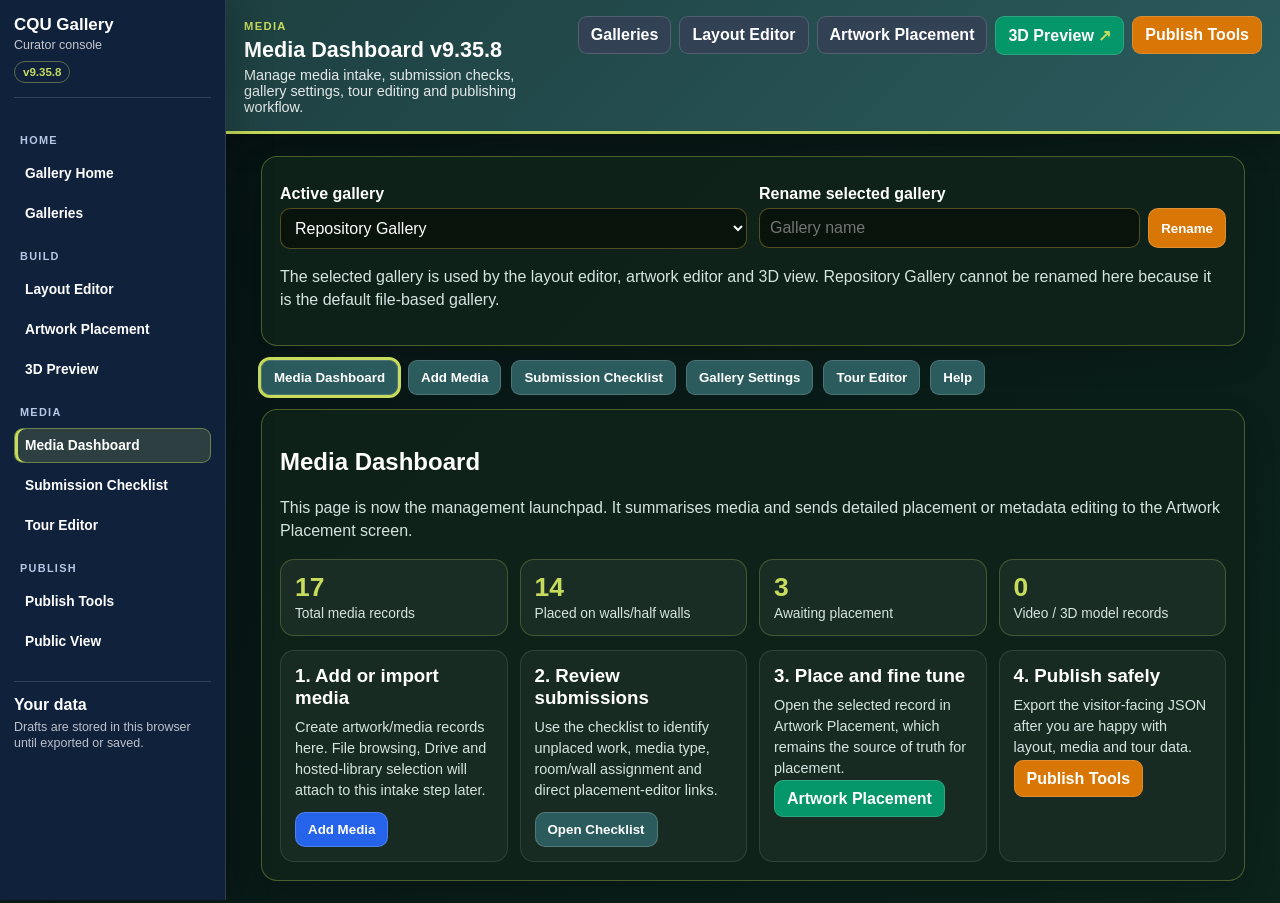
==== commit 53a8c3cd: "Fixes" ====
--- a/admin.html
+++ b/admin.html
@@ -38,15 +38,19 @@
 
 .mediaUploadStatus{margin-top:8px;font-size:.82rem;line-height:1.35;color:var(--cqu-muted)}
 .mediaUploadStatus.warn{color:#facc15}.mediaUploadStatus.ok{color:var(--cqu-lime)}.mediaUploadStatus.error{color:#ff9aaa}
+.workflowSteps{display:grid;grid-template-columns:repeat(auto-fit,minmax(190px,1fr));gap:10px;margin:12px 0 16px}
+.workflowStep{background:rgba(255,255,255,.045);border:1px solid rgba(199,220,93,.24);border-radius:12px;padding:10px}
+.workflowStep strong{display:block;color:var(--cqu-gold);margin-bottom:4px}
+.workflowStep span{display:block;color:var(--cqu-muted);font-size:.86rem;line-height:1.35}
 </style></head>
-<body class="curator-shell-page"><div class="curatorShell"><aside class="curatorSidebar"><div class="curatorBrand"><strong>CQU Gallery</strong><span>Curator console</span><em data-gallery-version>v9.35.7</em></div><nav class="curatorNav"><p>Home</p><a class="" href="./index.html?preview=1"><span>Gallery Home</span></a><a class="" href="./gallery-manager.html"><span>Galleries</span></a><p>Build</p><a class="" href="./layout-editor.html"><span>Layout Editor</span></a><a class="" href="./artwork-editor.html"><span>Artwork Placement</span></a><a class="" href="./gallery-3d.html?draft=1" target="_blank" rel="noopener"><span>3D Preview</span></a><p>Media</p><a class="active" href="./admin.html"><span>Media Dashboard</span></a><a class="" href="./admin.html#manage"><span>Submission Checklist</span></a><a class="" href="./admin.html#tours"><span>Tour Editor</span></a><p>Publish</p><a class="" href="./publish.html"><span>Publish Tools</span></a><a class="" href="./gallery-3d.html" target="_blank" rel="noopener"><span>Public View</span></a></nav><div class="curatorDataNote"><strong>Your data</strong><span>Drafts are stored in this browser until exported or saved.</span></div></aside><div class="curatorMain">
-<header class="appbar pageHeader"><div class="brand"><span class="pageKicker">Media</span><h1>Media Dashboard <span id="ver" data-gallery-version>v9.35.7</span></h1><p>Manage media intake, submission checks, gallery settings, tour editing and publishing workflow.</p></div><nav class="nav toolbarRow"><a class="btnNav" href="./gallery-manager.html">Galleries</a><a class="btnNav" id="adminLayoutLink" href="./layout-editor.html">Layout Editor</a><a class="btnNav" id="adminArtworkLink" href="./artwork-editor.html">Artwork Placement</a><a class="btnPublish fullscreenLink" id="adminEnterGallery" href="./gallery-3d.html?draft=1" target="_blank" rel="noopener">3D Preview</a><a class="btnSave" href="./publish.html">Publish Tools</a></nav></header>
+<body class="curator-shell-page"><div class="curatorShell"><aside class="curatorSidebar"><div class="curatorBrand"><strong>CQU Gallery</strong><span>Curator console</span><em data-gallery-version>v9.35.8</em></div><nav class="curatorNav"><p>Home</p><a class="" href="./index.html?preview=1"><span>Gallery Home</span></a><a class="" href="./gallery-manager.html"><span>Galleries</span></a><p>Build</p><a class="" href="./layout-editor.html"><span>Layout Editor</span></a><a class="" href="./artwork-editor.html"><span>Artwork Placement</span></a><a class="" href="./gallery-3d.html?draft=1" target="_blank" rel="noopener"><span>3D Preview</span></a><p>Media</p><a class="active" href="./admin.html"><span>Media Dashboard</span></a><a class="" href="./admin.html#manage"><span>Submission Checklist</span></a><a class="" href="./admin.html#tours"><span>Tour Editor</span></a><p>Publish</p><a class="" href="./publish.html"><span>Publish Tools</span></a><a class="" href="./gallery-3d.html" target="_blank" rel="noopener"><span>Public View</span></a></nav><div class="curatorDataNote"><strong>Your data</strong><span>Drafts are stored in this browser until exported or saved.</span></div></aside><div class="curatorMain">
+<header class="appbar pageHeader"><div class="brand"><span class="pageKicker">Media</span><h1>Media Dashboard <span id="ver" data-gallery-version>v9.35.8</span></h1><p>Manage media intake, submission checks, gallery settings, tour editing and publishing workflow.</p></div><nav class="nav toolbarRow"><a class="btnNav" href="./gallery-manager.html">Galleries</a><a class="btnNav" id="adminLayoutLink" href="./layout-editor.html">Layout Editor</a><a class="btnNav" id="adminArtworkLink" href="./artwork-editor.html">Artwork Placement</a><a class="btnPublish fullscreenLink" id="adminEnterGallery" href="./gallery-3d.html?draft=1" target="_blank" rel="noopener">3D Preview</a><a class="btnSave" href="./publish.html">Publish Tools</a></nav></header>
 <main class="wrap workspaceMain">
 <section class="panel"><div class="row"><div><label>Active gallery</label><select id="gallerySelect"></select></div><div><label>Rename selected gallery</label><div style="display:flex;gap:8px"><input id="renameInput" placeholder="Gallery name"><button class="btnSave" onclick="renameGallery()">Rename</button></div></div></div><p class="muted">The selected gallery is used by the layout editor, artwork editor and 3D view. Repository Gallery cannot be renamed here because it is the default file-based gallery.</p></section>
 <div class="tabs"><button class="tab active" onclick="switchTab('overview',this)">Media Dashboard</button><button class="tab" onclick="switchTab('add',this)">Add Media</button><button class="tab" onclick="switchTab('manage',this)">Submission Checklist</button><button class="tab" onclick="switchTab('settings',this)">Gallery Settings</button><button class="tab" onclick="switchTab('tours',this)">Tour Editor</button><button class="tab" onclick="switchTab('help',this)">Help</button></div>
 <section id="overview" class="tab-content active panel"><h2>Media Dashboard</h2><p class="muted">This page is now the management launchpad. It summarises media and sends detailed placement or metadata editing to the Artwork Placement screen.</p><div id="dashboardStats" class="metricGrid"></div><div class="workflowGrid"><div class="workflowCard"><h3>1. Add or import media</h3><p>Create artwork/media records here. File browsing, Drive and hosted-library selection will attach to this intake step later.</p><button class="btnCreate" onclick="switchTabById('add')">Add Media</button></div><div class="workflowCard"><h3>2. Review submissions</h3><p>Use the checklist to identify unplaced work, media type, room/wall assignment and direct placement-editor links.</p><button class="btnTool" onclick="switchTabById('manage')">Open Checklist</button></div><div class="workflowCard"><h3>3. Place and fine tune</h3><p>Open the selected record in Artwork Placement, which remains the source of truth for placement.</p><a class="btn btnPublish" id="dashboardArtworkLink" href="./artwork-editor.html">Artwork Placement</a></div><div class="workflowCard"><h3>4. Publish safely</h3><p>Export the visitor-facing JSON after you are happy with layout, media and tour data.</p><a class="btn btnSave" href="./publish.html">Publish Tools</a></div></div></section>
-<section id="add" class="tab-content panel"><h2>Media Library Browser</h2><p class="muted">Browse a local file, generate the expected gallery file path, use hosted media URLs, or upload the selected file to GitHub. Saving here still creates a normal artwork/media record used by Artwork Placement and 3D Curator mode.</p><div class="mediaBrowser"><div class="mediaBrowserCard"><h3>Local file / GitHub upload</h3><p>Select a file from your computer. Use the generated path for local testing, or upload it into the repository media folders with a GitHub token.</p><label>Choose file</label><input id="mediaFileInput" type="file" accept="image/*,video/*,audio/*,.glb,.gltf"><div class="row"><div><label>Repository folder</label><select id="mediaFolder"><option value="media">media</option><option value="media/images">media/images</option><option value="media/audio">media/audio</option><option value="media/video">media/video</option><option value="media/models">media/models</option><option value="media/thumbnails">media/thumbnails</option></select></div><div><label>Published file name</label><input id="mediaFileName" placeholder="selected-file.jpg"></div></div><div class="mediaPathBox"><code id="mediaRepoPath">No file selected</code><code id="mediaPublicUrl">Published URL preview will appear here</code></div><div class="mediaPreview" id="mediaPreview">Select a file to preview it here.</div><div id="mediaUploadStatus" class="mediaUploadStatus">Generated paths are not public until the file is uploaded to GitHub or committed into the repo media folder.</div><p class="actions"><button class="btnCreate" type="button" onclick="applySelectedFilePath('media')">Use Path as Media</button><button class="btnTool" type="button" onclick="applySelectedFilePath('thumbnail')">Use Path as Thumbnail</button><button class="btnPublish" type="button" onclick="uploadSelectedMediaToGitHub()">Upload File to GitHub</button></p></div><div class="mediaBrowserCard"><h3>Hosted media URL</h3><p>Use this for files stored on CQU hosting, personal web hosting, Google Drive direct-download URLs, or any stable public media URL.</p><label>Hosted media base URL</label><input id="hostedBaseUrl" placeholder="https://example.com/gallery-media/"><div class="row"><div><label>Folder / category</label><select id="hostedFolder"><option value="">root</option><option value="images">images</option><option value="audio">audio</option><option value="video">video</option><option value="models">models</option><option value="thumbnails">thumbnails</option></select></div><div><label>File name or path</label><input id="hostedFileName" placeholder="student-work.jpg"></div></div><div class="mediaPathBox"><code id="hostedUrlPreview">Hosted URL preview will appear here</code></div><p class="actions"><button class="btnCreate" type="button" onclick="applyHostedUrl('media')">Use Hosted Media URL</button><button class="btnTool" type="button" onclick="applyHostedUrl('thumbnail')">Use Hosted Thumbnail URL</button><button class="btnNeutral" type="button" onclick="saveHostedBaseUrl()">Save Base URL</button></p><h3>Existing managed media</h3><p>Reuse URLs from records already in this gallery.</p><div id="existingMediaLibrary" class="mediaLibraryList"></div></div></div><h2>Add New Artwork / Media</h2><form id="addWorkForm"><label>Student Name *</label><input id="artistName" required placeholder="e.g. Alex Chen"><label>Artwork Title *</label><input id="workTitle" required placeholder="e.g. Digital Landscape"><label>Description / Artist Statement</label><textarea id="workDescription"></textarea><div class="row"><div><label>Media Type</label><select id="mediaType"><option value="image">Image</option><option value="youtube">YouTube</option><option value="echo360">Echo360</option><option value="video">Video</option><option value="audio">Audio</option><option value="soundcloud">SoundCloud</option><option value="model">3D Model (GLB/GLTF)</option><option value="link">Link</option></select></div><div><label>Media URL</label><input id="mediaUrl" placeholder="media/work.jpg, models/work.glb or https://..."></div></div><label>Thumbnail / poster image URL</label><input id="thumbnailUrl" placeholder="Optional preview or model fallback image"><div class="thumbnailWorkflow"><h3>Video / Echo360 thumbnail workflow</h3><p>For YouTube, generate the standard poster image from the video link. For Echo360 or protected CQU-hosted video, browser security often blocks automatic frame capture, so use a supplied poster image or generate a clean placeholder.</p><div class="actions"><button class="btnTool" type="button" onclick="applyYouTubeThumbnail()">Use YouTube Thumbnail</button><button class="btnCreate" type="button" onclick="generatePosterPlaceholder()">Generate Poster Placeholder</button><button class="btnNeutral" type="button" onclick="showEchoThumbnailHelp()">Echo360 Help</button></div></div><div class="row"><div><label>Model display size (m)</label><input id="modelScale" type="number" min="0.15" max="20" step="0.01" value="1.8"></div><div><label>Model anchor</label><select id="modelAnchor"><option value="wall">wall</option><option value="floor">floor</option><option value="plinth">plinth</option></select></div></div><label>Model attribution / source</label><input id="modelAttribution" placeholder="Creator, licence or source URL"><label>Tags</label><div style="display:flex;gap:8px"><input id="tagInput" placeholder="digital, animation, game"><button class="btnTool" type="button" onclick="addTag()">Add Tag</button></div><div id="tagList"></div><p><button class="btnCreate" type="submit">Add to Gallery</button> <button type="reset" class="btnNeutral">Clear</button></p></form><div id="success" class="notice" style="display:none">Artwork added to the active gallery draft.</div></section>
-<section id="manage" class="tab-content panel"><h2>Submission Checklist</h2><p class="muted">This checklist uses the same artwork records as <code>artwork-editor.html</code>. Use it to triage work, assign rooms, auto-place groups into usable wall slots, then open the selected item in the placement editor for detailed positioning.</p><div class="filterBar"><label class="wide">Search<input id="submissionSearch" placeholder="Title, artist, media URL or tag" oninput="loadSubmissions()"></label><label>Room<select id="submissionRoomFilter" onchange="loadSubmissions()"></select></label><label>Status<select id="submissionStatusFilter" onchange="loadSubmissions()"><option value="all">All</option><option value="placed">Placed</option><option value="unplaced">Unplaced</option></select></label><button class="btnPublish" onclick="openPlacementEditor()">Open Artwork Placement</button></div><div class="submissionAssignmentPanel"><div><h3>Room assignment and auto-placement</h3><p class="hint">Tick submissions, choose a target room and wall, then assign metadata or auto-place frames across the wall. Auto-placement keeps reasonable spacing and creates curator frame codes for 3D identification.</p><div class="assignmentActions"><button class="btnNeutral" type="button" onclick="setSubmissionSelection(true)">Select visible</button><button class="btnNeutral" type="button" onclick="setSubmissionSelection(false)">Clear</button><span id="submissionSelectionCount" class="submissionSelectionCount">0 selected</span></div></div><div><div class="assignmentControls"><label>Target room<select id="submissionAssignRoom" onchange="updateSubmissionWallOptions()"></select></label><label>Target wall<select id="submissionAssignWall"><option>front</option><option>back</option><option>left</option><option>right</option></select></label></div><div class="assignmentActions"><button class="btnTool" type="button" onclick="applyRoomWallToChecked(false)">Assign Room/Wall</button><button class="btnCreate" type="button" onclick="applyRoomWallToChecked(true)">Auto-place Checked</button><button class="btnPublish" type="button" onclick="openPlacementEditor()">Fine Tune Placement</button></div></div></div><div id="submissionsList"></div></section>
+<section id="add" class="tab-content panel"><h2>Media Library Browser</h2><p class="muted">Use this screen in order: choose a source, apply the media path, enter the artwork metadata, then add the record to the gallery.</p><div class="workflowSteps"><div class="workflowStep"><strong>1. Choose source</strong><span>Select a local file, hosted URL, or existing managed media.</span></div><div class="workflowStep"><strong>2. Apply path</strong><span>Use a relative path for gallery-hosted files, or keep external hosted media as a full URL.</span></div><div class="workflowStep"><strong>3. Add metadata</strong><span>Enter title, artist, statement, media type and thumbnail details.</span></div><div class="workflowStep"><strong>4. Place work</strong><span>Use the Submission Checklist for bulk placement, then fine tune in Artwork Placement or 3D Curator mode.</span></div></div><div class="mediaBrowser"><div class="mediaBrowserCard"><h3>Local file / GitHub upload</h3><p>Select a file from your computer. Use the generated path for local testing, or upload it into the repository media folders with a GitHub token.</p><label>Choose file</label><input id="mediaFileInput" type="file" accept="image/*,video/*,audio/*,.glb,.gltf"><div class="row"><div><label>Repository folder</label><select id="mediaFolder"><option value="media">media</option><option value="media/images">media/images</option><option value="media/audio">media/audio</option><option value="media/video">media/video</option><option value="media/models">media/models</option><option value="media/thumbnails">media/thumbnails</option></select></div><div><label>Published file name</label><input id="mediaFileName" placeholder="selected-file.jpg"></div></div><div class="mediaPathBox"><code id="mediaRepoPath">No file selected</code><code id="mediaPublicUrl">Published URL preview will appear here</code></div><div class="mediaPreview" id="mediaPreview">Select a file to preview it here.</div><div id="mediaUploadStatus" class="mediaUploadStatus">Generated paths are not public until the file is uploaded to GitHub or committed into the repo media folder.</div><p class="actions"><button class="btnCreate" type="button" onclick="applySelectedFilePath('media')">Apply Relative Media Path</button><button class="btnTool" type="button" onclick="applySelectedFilePath('thumbnail')">Apply Relative Thumbnail</button><button class="btnPublish" type="button" onclick="uploadSelectedMediaToGitHub()">Upload File to GitHub</button></p></div><div class="mediaBrowserCard"><h3>Hosted media URL</h3><p>Use this for files stored on CQU hosting, personal web hosting, Google Drive direct-download URLs, or any stable public media URL.</p><label>Hosted media base URL</label><input id="hostedBaseUrl" placeholder="https://example.com/gallery-media/"><div class="row"><div><label>Folder / category</label><select id="hostedFolder"><option value="">root</option><option value="images">images</option><option value="audio">audio</option><option value="video">video</option><option value="models">models</option><option value="thumbnails">thumbnails</option></select></div><div><label>File name or path</label><input id="hostedFileName" placeholder="student-work.jpg"></div></div><div class="mediaPathBox"><code id="hostedUrlPreview">Hosted URL preview will appear here</code></div><p class="actions"><button class="btnCreate" type="button" onclick="applyHostedUrl('media')">Use Hosted Media URL</button><button class="btnTool" type="button" onclick="applyHostedUrl('thumbnail')">Use Hosted Thumbnail URL</button><button class="btnNeutral" type="button" onclick="saveHostedBaseUrl()">Save Base URL</button></p><h3>Existing managed media</h3><p>Reuse URLs from records already in this gallery.</p><div id="existingMediaLibrary" class="mediaLibraryList"></div></div></div><h2>Add New Artwork / Media</h2><form id="addWorkForm"><label>Student Name *</label><input id="artistName" required placeholder="e.g. Alex Chen"><label>Artwork Title *</label><input id="workTitle" required placeholder="e.g. Digital Landscape"><label>Description / Artist Statement</label><textarea id="workDescription"></textarea><div class="row"><div><label>Media Type</label><select id="mediaType"><option value="image">Image</option><option value="youtube">YouTube</option><option value="echo360">Echo360</option><option value="video">Video</option><option value="audio">Audio</option><option value="soundcloud">SoundCloud</option><option value="model">3D Model (GLB/GLTF)</option><option value="link">Link</option></select></div><div><label>Media URL</label><input id="mediaUrl" placeholder="media/work.jpg, models/work.glb or https://..."></div></div><label>Thumbnail / poster image URL</label><input id="thumbnailUrl" placeholder="Optional preview or model fallback image"><div class="thumbnailWorkflow"><h3>Video / Echo360 thumbnail workflow</h3><p>For YouTube, generate the standard poster image from the video link. For Echo360 or protected CQU-hosted video, browser security often blocks automatic frame capture, so use a supplied poster image or generate a clean placeholder.</p><div class="actions"><button class="btnTool" type="button" onclick="applyYouTubeThumbnail()">Use YouTube Thumbnail</button><button class="btnCreate" type="button" onclick="generatePosterPlaceholder()">Generate Poster Placeholder</button><button class="btnNeutral" type="button" onclick="showEchoThumbnailHelp()">Echo360 Help</button></div></div><div class="row"><div><label>Model display size (m)</label><input id="modelScale" type="number" min="0.15" max="20" step="0.01" value="1.8"></div><div><label>Model anchor</label><select id="modelAnchor"><option value="wall">wall</option><option value="floor">floor</option><option value="plinth">plinth</option></select></div></div><label>Model attribution / source</label><input id="modelAttribution" placeholder="Creator, licence or source URL"><label>Tags</label><div style="display:flex;gap:8px"><input id="tagInput" placeholder="digital, animation, game"><button class="btnTool" type="button" onclick="addTag()">Add Tag</button></div><div id="tagList"></div><p><button class="btnCreate" type="submit">Add to Gallery</button> <button type="reset" class="btnNeutral">Clear</button></p></form><div id="success" class="notice" style="display:none">Artwork added to the active gallery draft.</div></section>
+<section id="manage" class="tab-content panel"><h2>Submission Checklist</h2><p class="muted">This checklist uses the same artwork records as <code>artwork-editor.html</code>. The bulk flow is: tick records, choose the target room and surface, auto-place or assign, then fine tune the result.</p><div class="workflowSteps"><div class="workflowStep"><strong>1. Filter</strong><span>Find unplaced work or a specific student/media item.</span></div><div class="workflowStep"><strong>2. Tick Use</strong><span>Select the submissions you want to assign or auto-place.</span></div><div class="workflowStep"><strong>3. Choose surface</strong><span>Pick a room wall or one side of a half wall from the active layout.</span></div><div class="workflowStep"><strong>4. Auto-place</strong><span>Create evenly spaced frame positions, then open Artwork Placement for exact adjustment.</span></div></div><div class="filterBar"><label class="wide">Search<input id="submissionSearch" placeholder="Title, artist, media URL or tag" oninput="loadSubmissions()"></label><label>Room<select id="submissionRoomFilter" onchange="loadSubmissions()"></select></label><label>Status<select id="submissionStatusFilter" onchange="loadSubmissions()"><option value="all">All</option><option value="placed">Placed</option><option value="unplaced">Unplaced</option></select></label><button class="btnPublish" onclick="openPlacementEditor()">Open Artwork Placement</button></div><div class="submissionAssignmentPanel"><div><h3>Room assignment and auto-placement</h3><p class="hint">Tick submissions, choose a target room and wall, then assign metadata or auto-place frames across the wall. Auto-placement keeps reasonable spacing and creates curator frame codes for 3D identification.</p><div class="assignmentActions"><button class="btnNeutral" type="button" onclick="setSubmissionSelection(true)">Select visible</button><button class="btnNeutral" type="button" onclick="setSubmissionSelection(false)">Clear</button><span id="submissionSelectionCount" class="submissionSelectionCount">0 selected</span></div></div><div><div class="assignmentControls"><label>Target room<select id="submissionAssignRoom" onchange="updateSubmissionWallOptions()"></select></label><label>Target wall<select id="submissionAssignWall"><option>front</option><option>back</option><option>left</option><option>right</option></select></label></div><div class="assignmentActions"><button class="btnTool" type="button" onclick="applyRoomWallToChecked(false)">Assign Room/Wall</button><button class="btnCreate" type="button" onclick="applyRoomWallToChecked(true)">Auto-place Checked</button><button class="btnPublish" type="button" onclick="openPlacementEditor()">Fine Tune Placement</button></div></div></div><div id="submissionsList"></div></section>
 
 <section id="settings" class="tab-content panel"><h2>Gallery Settings</h2><div class="notice">These settings belong with gallery administration rather than spatial layout. They apply to the active gallery and are read by the 3D entry page.</div><div class="grid"><div class="card"><h3>Access</h3><label>Visibility</label><select id="visibility"><option value="public">Public</option><option value="unlisted">Unlisted</option><option value="password">Password Protected</option><option value="private">Private / Draft Only</option></select><label>Password</label><input id="galleryPassword" type="text" placeholder="Optional visitor password"><p class="muted">GitHub Pages is static, so password protection is lightweight client-side protection for teaching/showcase use. Private/Draft Only galleries are blocked from the public visitor build.</p></div><div class="card"><h3>Entry Experience</h3><label><input id="splashEnabled" type="checkbox" style="width:auto"> Show entry splash screen</label><label>Splash image URL</label><input id="splashImage" placeholder="https://..."><label>Entry warning / instructions</label><textarea id="entryWarning"></textarea></div></div><p><button class="btnSave" onclick="saveAdminSettings()">Save Gallery Settings</button></p></section>
 <section id="tours" class="tab-content panel"><h2>Tour Editor</h2><div class="notice">Create curated Presentation Mode tours from the active gallery artworks. Tour data is saved into the active gallery layout and included when you publish.</div><div class="row"><div><label>Tour</label><select id="tourSelect" onchange="selectTour(this.value)"></select></div><div><label>Tour title</label><input id="tourTitleInput" placeholder="Gallery Highlights" oninput="updateTourTitle(this.value)"></div></div><p class="actions"><button class="btnCreate" onclick="createTour()">New Tour</button><button class="btnTool" onclick="addTourStop()">Add Artwork Stop</button><button class="btnSave" onclick="saveTours()">Save Tours</button><button class="btnDanger" onclick="deleteTour()">Delete Tour</button></p><div id="tourStops"></div><p class="muted">Use the arrows to reorder stops. Each stop can override the artwork title and narration shown in Presentation Mode.</p></section>
@@ -55,7 +59,7 @@
 <script src="./gallery-state.js"></script>
 <script src="./version-display.js"></script>
 <script>
-const VERSION='v9.35.7';let tags=[],galleryData=[],currentGalleryId=new URLSearchParams(location.search).get('gallery')||(window.GalleryState?GalleryState.activeGalleryId():localStorage.getItem('active-gallery-id'))||'repo';function esc(s){return String(s??'').replace(/[&<>"']/g,c=>({'&':'&amp;','<':'&lt;','>':'&gt;','"':'&quot;',"'":'&#39;'}[c]))}function galleries(){return window.GalleryState?GalleryState.loadProjects():(()=>{try{return JSON.parse(localStorage.getItem('gallery-projects')||'[]')}catch(e){return[]}})()}function saveGalleries(gs){if(window.GalleryState)GalleryState.saveProjects(gs);else{localStorage.setItem('gallery-projects',JSON.stringify(gs,null,2));localStorage.setItem('gallery-projects-dirty','1')}}function activeGalleryId(){return currentGalleryId||'repo'}function activeGallery(){return galleries().find(g=>g.id===activeGalleryId())}function allGalleries(){return [{id:'repo',name:'Repository Gallery',repo:true},...galleries().filter(g=>g.id!=='repo')]}
+const VERSION='v9.35.8';let tags=[],galleryData=[],currentGalleryId=new URLSearchParams(location.search).get('gallery')||(window.GalleryState?GalleryState.activeGalleryId():localStorage.getItem('active-gallery-id'))||'repo';function esc(s){return String(s??'').replace(/[&<>"']/g,c=>({'&':'&amp;','<':'&lt;','>':'&gt;','"':'&quot;',"'":'&#39;'}[c]))}function galleries(){return window.GalleryState?GalleryState.loadProjects():(()=>{try{return JSON.parse(localStorage.getItem('gallery-projects')||'[]')}catch(e){return[]}})()}function saveGalleries(gs){if(window.GalleryState)GalleryState.saveProjects(gs);else{localStorage.setItem('gallery-projects',JSON.stringify(gs,null,2));localStorage.setItem('gallery-projects-dirty','1')}}function activeGalleryId(){return currentGalleryId||'repo'}function activeGallery(){return galleries().find(g=>g.id===activeGalleryId())}function allGalleries(){return [{id:'repo',name:'Repository Gallery',repo:true},...galleries().filter(g=>g.id!=='repo')]}
 async function repoLayout(){try{const r=await fetch('gallery-layout.json?ts='+Date.now(),{cache:'no-cache'});return r.ok?await r.json():{settings:{}}}catch(e){return {settings:{}}}}
 async function loadActiveLayout(){const id=activeGalleryId();let layout;if(id!=='repo'){const g=activeGallery();layout=g?.layout||{settings:{}}}else{try{const d=localStorage.getItem('gallery-layout-draft');layout=d?JSON.parse(d):await repoLayout()}catch(e){layout={settings:{}}}}return window.GalleryState?GalleryState.normalizeLayout(layout):layout}
 function saveActiveLayout(layout){layout=window.GalleryState?GalleryState.normalizeLayout(layout):layout;const id=activeGalleryId();if(id!=='repo'){const gs=galleries();const g=gs.find(x=>x.id===id);if(g){g.layout=layout;saveGalleries(gs);return}}if(window.GalleryState)GalleryState.writeDraftLayout(layout);else{localStorage.setItem('gallery-layout-draft',JSON.stringify(layout,null,2));localStorage.setItem('gallery-layout-dirty','1')}}
@@ -122,12 +126,53 @@
     updateSubmissionWallOptions();
   }
 }
+function partitionRecordsForChecklist(){
+  const layout=submissionLayoutCache||{};
+  const direct=[...(layout.partitions||[]),...(layout.halfWalls||[]),...(layout.partitionWalls||[])];
+  const fromWalls=(layout.walls||[]).filter(w=>['partition','halfWall','half-wall','half'].includes(String(w.type||w.kind||'').toLowerCase()));
+  const seen=new Set();
+  return [...direct,...fromWalls].filter(p=>{const id=String(p.id||'');if(!id||seen.has(id))return false;seen.add(id);return true;});
+}
+function partitionLengthForChecklist(p){
+  const x1=Number(p.x1??p.startX??p.x??0),z1=Number(p.z1??p.startZ??p.z??0);
+  const x2=Number(p.x2??p.endX??p.x??0),z2=Number(p.z2??p.endZ??p.z??0);
+  return Math.max(.1,Math.hypot(x2-x1,z2-z1)||Number(p.length||p.width||6)||6);
+}
+function partitionInRoomForChecklist(p,room){
+  if(!room)return true;
+  const roomId=String(room.id||'');
+  const refs=[p.room,p.roomId,p.parentRoom,p.ownerRoom,p.attachedRoom,p.roomA,p.roomB,p.fromRoom,p.toRoom].filter(Boolean).map(String);
+  if(refs.includes(roomId))return true;
+  const x1=Number(p.x1??p.startX??p.x??0),z1=Number(p.z1??p.startZ??p.z??0);
+  const x2=Number(p.x2??p.endX??p.x??0),z2=Number(p.z2??p.endZ??p.z??0);
+  const mx=(x1+x2)/2,mz=(z1+z2)/2,pad=1.2;
+  const rx=Number(room.x||0),rz=Number(room.z||0),hw=Number(room.width||0)/2,hd=Number(room.depth||0)/2;
+  return mx>=rx-hw-pad&&mx<=rx+hw+pad&&mz>=rz-hd-pad&&mz<=rz+hd+pad;
+}
+function partitionLabelForChecklist(p){
+  return p.title||p.label||p.name||p.id||'Half wall';
+}
+function parseSubmissionWallTarget(value){
+  const parts=String(value||'back').split(':');
+  return parts[0]==='partition'?{kind:'partition',id:parts[1]||'',side:parts[2]||'front'}:{kind:'room',wall:value||'back'};
+}
+function submissionWallOptions(roomId){
+  const room=(submissionLayoutCache?.rooms||[]).find(r=>r.id===roomId);
+  const opts=['front','back','left','right'].map(w=>({value:w,label:w}));
+  partitionRecordsForChecklist().filter(p=>partitionInRoomForChecklist(p,room)).forEach(p=>{
+    const label=partitionLabelForChecklist(p);
+    opts.push({value:'partition:'+p.id+':front',label:'Half wall: '+label+' (front side)'});
+    opts.push({value:'partition:'+p.id+':back',label:'Half wall: '+label+' (back side)'});
+  });
+  return opts;
+}
 function updateSubmissionWallOptions(){
   if(!window.submissionAssignWall)return;
   const current=submissionAssignWall.value||'back';
-  const walls=['front','back','left','right'];
-  submissionAssignWall.innerHTML=walls.map(w=>'<option value="'+w+'">'+w+'</option>').join('');
-  submissionAssignWall.value=walls.includes(current)?current:'back';
+  const roomId=window.submissionAssignRoom?.value||'';
+  const opts=submissionWallOptions(roomId);
+  submissionAssignWall.innerHTML=opts.map(o=>'<option value="'+esc(o.value)+'">'+esc(o.label)+'</option>').join('');
+  submissionAssignWall.value=opts.some(o=>o.value===current)?current:(opts.find(o=>o.value==='back')?.value||opts[0]?.value||'back');
 }
 function visibleSubmissionIndexes(){
   return [...document.querySelectorAll('#submissionsList input[data-submission-index]')].map(x=>Number(x.dataset.submissionIndex)).filter(Number.isFinite);
@@ -155,23 +200,58 @@
   if(type.includes('model'))return{w:2,h:2};
   return{w:Number(a.width||2.2),h:Number(a.height||1.7)};
 }
+function partitionByChecklistId(id){
+  return partitionRecordsForChecklist().find(p=>String(p.id)===String(id));
+}
+function frameCodeWallToken(value){
+  const target=parseSubmissionWallTarget(value);
+  return target.kind==='partition'?'PA':String(target.wall||'WL').slice(0,2).toUpperCase();
+}
+function setSubmissionTarget(a,roomId,wall){
+  const target=parseSubmissionWallTarget(wall);
+  a.room=roomId;
+  if(target.kind==='partition'){
+    a.wall='partition:'+target.id+':'+target.side;
+    a.surface='partition';
+    a.partitionId=target.id;
+    a.partitionSide=target.side;
+    a.surfaceSide=target.side;
+  }else{
+    a.wall=target.wall||'back';
+    delete a.surface;delete a.partitionId;delete a.partitionSide;delete a.surfaceSide;
+  }
+}
+function applyPartitionWorldSlot(a,p,side,room,x,y){
+  if(!p)return;
+  const x1=Number(p.x1??p.startX??p.x??0),z1=Number(p.z1??p.startZ??p.z??0);
+  const x2=Number(p.x2??p.endX??p.x??0),z2=Number(p.z2??p.endZ??p.z??0);
+  const len=partitionLengthForChecklist(p),t=(Number(x||0)+len/2)/len;
+  const px=x1+(x2-x1)*t,pz=z1+(z2-z1)*t,theta=Math.atan2(z2-z1,x2-x1);
+  const back=side==='back',rotY=-theta+(back?Math.PI:0);
+  const nx=(back?1:-1)*Math.sin(theta),nz=(back?-1:1)*Math.cos(theta);
+  a.placement='world';
+  a.worldPosition={x:+(px+nx*.14).toFixed(3),y:+Math.max(1.4,Math.min(Number(y||3),Number(p.height||room?.height||6))).toFixed(3),z:+(pz+nz*.14).toFixed(3)};
+  a.rotY=+rotY.toFixed(4);
+}
 function assignSlot(a,room,wall,slot,total){
-  const span=(wall==='front'||wall==='back')?Number(room.width||16):Number(room.depth||12);
+  const target=parseSubmissionWallTarget(wall);
+  const partition=target.kind==='partition'?partitionByChecklistId(target.id):null;
+  const span=partition?partitionLengthForChecklist(partition):((wall==='front'||wall==='back')?Number(room.width||16):Number(room.depth||12));
   const margin=Math.min(2,Math.max(.8,span*.12));
   const usable=Math.max(1,span-margin*2);
   const cols=Math.max(1,Math.min(Math.floor(usable/2.8)||1,total));
   const col=slot%cols,row=Math.floor(slot/cols);
   const x=cols===1?0:(-usable/2)+(usable/(cols-1))*col;
-  const y=Math.min(Number(room.height||5)-1,1.9+row*1.55);
+  const y=Math.min(Number((partition?.height)||room.height||5)-1,1.9+row*1.55);
   const size=naturalSubmissionSize(a);
-  a.room=room.id;
-  a.wall=wall;
+  setSubmissionTarget(a,room.id,wall);
   a.x=+x.toFixed(2);
   a.y=+Math.max(1.2,y).toFixed(2);
   a.width=+Number(a.width||size.w).toFixed(2);
   a.height=+Number(a.height||size.h).toFixed(2);
-  a.frameCode=a.frameCode||frameCodeForSubmission(a,slot);
-  delete a.worldPosition;delete a.placement;delete a.rotY;
+  a.frameCode=a.frameCode||frameCodeForSubmission({...a,wall:frameCodeWallToken(wall)},slot);
+  if(partition)applyPartitionWorldSlot(a,partition,target.side,room,a.x,a.y);
+  else{delete a.worldPosition;delete a.placement;delete a.rotY;}
 }
 function applyRoomWallToChecked(autoPlace=false){
   const indexes=selectedSubmissionIndexes();
@@ -184,11 +264,11 @@
   indexes.forEach((idx,slot)=>{
     const a=galleryData[idx];if(!a)return;
     if(autoPlace&&room)assignSlot(a,room,wall,slot,indexes.length);
-    else{a.room=roomId;a.wall=wall;a.frameCode=a.frameCode||frameCodeForSubmission(a,idx);delete a.worldPosition;delete a.placement;delete a.rotY;}
+    else{setSubmissionTarget(a,roomId,wall);a.frameCode=a.frameCode||frameCodeForSubmission({...a,wall:frameCodeWallToken(wall)},idx);if(parseSubmissionWallTarget(wall).kind!=='partition'){delete a.worldPosition;delete a.placement;delete a.rotY;}}
   });
   saveGalleryData();
   loadSubmissions();
-  alert(autoPlace?'Checked submissions have been assigned and auto-placed.':'Checked submissions have been assigned to the selected room/wall.');
+  alert(autoPlace?'Checked submissions have been assigned and auto-placed on the selected surface.':'Checked submissions have been assigned to the selected room/surface.');
 }
 function artworkStatus(a){return a.room&&a.wall?'placed':'unplaced'}
 function mediaValue(a){return a.media||a.image||a.url||''}
@@ -283,7 +363,7 @@
 </script>
 <script>
 document.addEventListener('DOMContentLoaded',()=>{
-  const ver=document.getElementById('ver');if(ver)ver.textContent='v9.35.7';
+  const ver=document.getElementById('ver');if(ver)ver.textContent='v9.35.8';
   if(window.addWorkForm){
     addWorkForm.onsubmit=async e=>{
       e.preventDefault();await loadGalleryData();
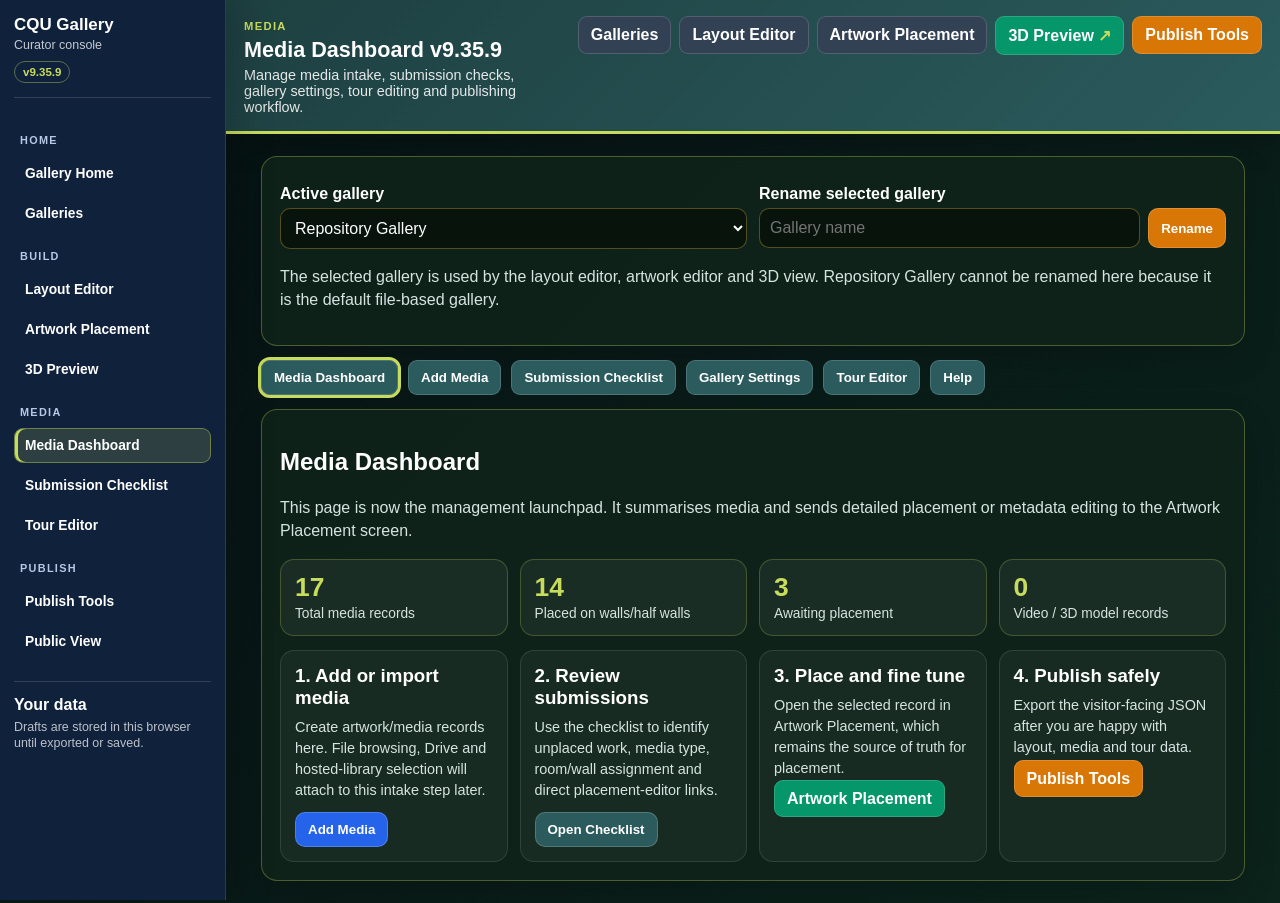
==== commit d1a31456: "Gallery fixes" ====
--- a/admin.html
+++ b/admin.html
@@ -43,14 +43,14 @@
 .workflowStep strong{display:block;color:var(--cqu-gold);margin-bottom:4px}
 .workflowStep span{display:block;color:var(--cqu-muted);font-size:.86rem;line-height:1.35}
 </style></head>
-<body class="curator-shell-page"><div class="curatorShell"><aside class="curatorSidebar"><div class="curatorBrand"><strong>CQU Gallery</strong><span>Curator console</span><em data-gallery-version>v9.35.8</em></div><nav class="curatorNav"><p>Home</p><a class="" href="./index.html?preview=1"><span>Gallery Home</span></a><a class="" href="./gallery-manager.html"><span>Galleries</span></a><p>Build</p><a class="" href="./layout-editor.html"><span>Layout Editor</span></a><a class="" href="./artwork-editor.html"><span>Artwork Placement</span></a><a class="" href="./gallery-3d.html?draft=1" target="_blank" rel="noopener"><span>3D Preview</span></a><p>Media</p><a class="active" href="./admin.html"><span>Media Dashboard</span></a><a class="" href="./admin.html#manage"><span>Submission Checklist</span></a><a class="" href="./admin.html#tours"><span>Tour Editor</span></a><p>Publish</p><a class="" href="./publish.html"><span>Publish Tools</span></a><a class="" href="./gallery-3d.html" target="_blank" rel="noopener"><span>Public View</span></a></nav><div class="curatorDataNote"><strong>Your data</strong><span>Drafts are stored in this browser until exported or saved.</span></div></aside><div class="curatorMain">
-<header class="appbar pageHeader"><div class="brand"><span class="pageKicker">Media</span><h1>Media Dashboard <span id="ver" data-gallery-version>v9.35.8</span></h1><p>Manage media intake, submission checks, gallery settings, tour editing and publishing workflow.</p></div><nav class="nav toolbarRow"><a class="btnNav" href="./gallery-manager.html">Galleries</a><a class="btnNav" id="adminLayoutLink" href="./layout-editor.html">Layout Editor</a><a class="btnNav" id="adminArtworkLink" href="./artwork-editor.html">Artwork Placement</a><a class="btnPublish fullscreenLink" id="adminEnterGallery" href="./gallery-3d.html?draft=1" target="_blank" rel="noopener">3D Preview</a><a class="btnSave" href="./publish.html">Publish Tools</a></nav></header>
+<body class="curator-shell-page"><div class="curatorShell"><aside class="curatorSidebar"><div class="curatorBrand"><strong>CQU Gallery</strong><span>Curator console</span><em data-gallery-version>v9.35.9</em></div><nav class="curatorNav"><p>Home</p><a class="" href="./index.html?preview=1"><span>Gallery Home</span></a><a class="" href="./gallery-manager.html"><span>Galleries</span></a><p>Build</p><a class="" href="./layout-editor.html"><span>Layout Editor</span></a><a class="" href="./artwork-editor.html"><span>Artwork Placement</span></a><a class="" href="./gallery-3d.html?draft=1" target="_blank" rel="noopener"><span>3D Preview</span></a><p>Media</p><a class="active" href="./admin.html"><span>Media Dashboard</span></a><a class="" href="./admin.html#manage"><span>Submission Checklist</span></a><a class="" href="./admin.html#tours"><span>Tour Editor</span></a><p>Publish</p><a class="" href="./publish.html"><span>Publish Tools</span></a><a class="" href="./gallery-3d.html" target="_blank" rel="noopener"><span>Public View</span></a></nav><div class="curatorDataNote"><strong>Your data</strong><span>Drafts are stored in this browser until exported or saved.</span></div></aside><div class="curatorMain">
+<header class="appbar pageHeader"><div class="brand"><span class="pageKicker">Media</span><h1>Media Dashboard <span id="ver" data-gallery-version>v9.35.9</span></h1><p>Manage media intake, submission checks, gallery settings, tour editing and publishing workflow.</p></div><nav class="nav toolbarRow"><a class="btnNav" href="./gallery-manager.html">Galleries</a><a class="btnNav" id="adminLayoutLink" href="./layout-editor.html">Layout Editor</a><a class="btnNav" id="adminArtworkLink" href="./artwork-editor.html">Artwork Placement</a><a class="btnPublish fullscreenLink" id="adminEnterGallery" href="./gallery-3d.html?draft=1" target="_blank" rel="noopener">3D Preview</a><a class="btnSave" href="./publish.html">Publish Tools</a></nav></header>
 <main class="wrap workspaceMain">
 <section class="panel"><div class="row"><div><label>Active gallery</label><select id="gallerySelect"></select></div><div><label>Rename selected gallery</label><div style="display:flex;gap:8px"><input id="renameInput" placeholder="Gallery name"><button class="btnSave" onclick="renameGallery()">Rename</button></div></div></div><p class="muted">The selected gallery is used by the layout editor, artwork editor and 3D view. Repository Gallery cannot be renamed here because it is the default file-based gallery.</p></section>
 <div class="tabs"><button class="tab active" onclick="switchTab('overview',this)">Media Dashboard</button><button class="tab" onclick="switchTab('add',this)">Add Media</button><button class="tab" onclick="switchTab('manage',this)">Submission Checklist</button><button class="tab" onclick="switchTab('settings',this)">Gallery Settings</button><button class="tab" onclick="switchTab('tours',this)">Tour Editor</button><button class="tab" onclick="switchTab('help',this)">Help</button></div>
 <section id="overview" class="tab-content active panel"><h2>Media Dashboard</h2><p class="muted">This page is now the management launchpad. It summarises media and sends detailed placement or metadata editing to the Artwork Placement screen.</p><div id="dashboardStats" class="metricGrid"></div><div class="workflowGrid"><div class="workflowCard"><h3>1. Add or import media</h3><p>Create artwork/media records here. File browsing, Drive and hosted-library selection will attach to this intake step later.</p><button class="btnCreate" onclick="switchTabById('add')">Add Media</button></div><div class="workflowCard"><h3>2. Review submissions</h3><p>Use the checklist to identify unplaced work, media type, room/wall assignment and direct placement-editor links.</p><button class="btnTool" onclick="switchTabById('manage')">Open Checklist</button></div><div class="workflowCard"><h3>3. Place and fine tune</h3><p>Open the selected record in Artwork Placement, which remains the source of truth for placement.</p><a class="btn btnPublish" id="dashboardArtworkLink" href="./artwork-editor.html">Artwork Placement</a></div><div class="workflowCard"><h3>4. Publish safely</h3><p>Export the visitor-facing JSON after you are happy with layout, media and tour data.</p><a class="btn btnSave" href="./publish.html">Publish Tools</a></div></div></section>
 <section id="add" class="tab-content panel"><h2>Media Library Browser</h2><p class="muted">Use this screen in order: choose a source, apply the media path, enter the artwork metadata, then add the record to the gallery.</p><div class="workflowSteps"><div class="workflowStep"><strong>1. Choose source</strong><span>Select a local file, hosted URL, or existing managed media.</span></div><div class="workflowStep"><strong>2. Apply path</strong><span>Use a relative path for gallery-hosted files, or keep external hosted media as a full URL.</span></div><div class="workflowStep"><strong>3. Add metadata</strong><span>Enter title, artist, statement, media type and thumbnail details.</span></div><div class="workflowStep"><strong>4. Place work</strong><span>Use the Submission Checklist for bulk placement, then fine tune in Artwork Placement or 3D Curator mode.</span></div></div><div class="mediaBrowser"><div class="mediaBrowserCard"><h3>Local file / GitHub upload</h3><p>Select a file from your computer. Use the generated path for local testing, or upload it into the repository media folders with a GitHub token.</p><label>Choose file</label><input id="mediaFileInput" type="file" accept="image/*,video/*,audio/*,.glb,.gltf"><div class="row"><div><label>Repository folder</label><select id="mediaFolder"><option value="media">media</option><option value="media/images">media/images</option><option value="media/audio">media/audio</option><option value="media/video">media/video</option><option value="media/models">media/models</option><option value="media/thumbnails">media/thumbnails</option></select></div><div><label>Published file name</label><input id="mediaFileName" placeholder="selected-file.jpg"></div></div><div class="mediaPathBox"><code id="mediaRepoPath">No file selected</code><code id="mediaPublicUrl">Published URL preview will appear here</code></div><div class="mediaPreview" id="mediaPreview">Select a file to preview it here.</div><div id="mediaUploadStatus" class="mediaUploadStatus">Generated paths are not public until the file is uploaded to GitHub or committed into the repo media folder.</div><p class="actions"><button class="btnCreate" type="button" onclick="applySelectedFilePath('media')">Apply Relative Media Path</button><button class="btnTool" type="button" onclick="applySelectedFilePath('thumbnail')">Apply Relative Thumbnail</button><button class="btnPublish" type="button" onclick="uploadSelectedMediaToGitHub()">Upload File to GitHub</button></p></div><div class="mediaBrowserCard"><h3>Hosted media URL</h3><p>Use this for files stored on CQU hosting, personal web hosting, Google Drive direct-download URLs, or any stable public media URL.</p><label>Hosted media base URL</label><input id="hostedBaseUrl" placeholder="https://example.com/gallery-media/"><div class="row"><div><label>Folder / category</label><select id="hostedFolder"><option value="">root</option><option value="images">images</option><option value="audio">audio</option><option value="video">video</option><option value="models">models</option><option value="thumbnails">thumbnails</option></select></div><div><label>File name or path</label><input id="hostedFileName" placeholder="student-work.jpg"></div></div><div class="mediaPathBox"><code id="hostedUrlPreview">Hosted URL preview will appear here</code></div><p class="actions"><button class="btnCreate" type="button" onclick="applyHostedUrl('media')">Use Hosted Media URL</button><button class="btnTool" type="button" onclick="applyHostedUrl('thumbnail')">Use Hosted Thumbnail URL</button><button class="btnNeutral" type="button" onclick="saveHostedBaseUrl()">Save Base URL</button></p><h3>Existing managed media</h3><p>Reuse URLs from records already in this gallery.</p><div id="existingMediaLibrary" class="mediaLibraryList"></div></div></div><h2>Add New Artwork / Media</h2><form id="addWorkForm"><label>Student Name *</label><input id="artistName" required placeholder="e.g. Alex Chen"><label>Artwork Title *</label><input id="workTitle" required placeholder="e.g. Digital Landscape"><label>Description / Artist Statement</label><textarea id="workDescription"></textarea><div class="row"><div><label>Media Type</label><select id="mediaType"><option value="image">Image</option><option value="youtube">YouTube</option><option value="echo360">Echo360</option><option value="video">Video</option><option value="audio">Audio</option><option value="soundcloud">SoundCloud</option><option value="model">3D Model (GLB/GLTF)</option><option value="link">Link</option></select></div><div><label>Media URL</label><input id="mediaUrl" placeholder="media/work.jpg, models/work.glb or https://..."></div></div><label>Thumbnail / poster image URL</label><input id="thumbnailUrl" placeholder="Optional preview or model fallback image"><div class="thumbnailWorkflow"><h3>Video / Echo360 thumbnail workflow</h3><p>For YouTube, generate the standard poster image from the video link. For Echo360 or protected CQU-hosted video, browser security often blocks automatic frame capture, so use a supplied poster image or generate a clean placeholder.</p><div class="actions"><button class="btnTool" type="button" onclick="applyYouTubeThumbnail()">Use YouTube Thumbnail</button><button class="btnCreate" type="button" onclick="generatePosterPlaceholder()">Generate Poster Placeholder</button><button class="btnNeutral" type="button" onclick="showEchoThumbnailHelp()">Echo360 Help</button></div></div><div class="row"><div><label>Model display size (m)</label><input id="modelScale" type="number" min="0.15" max="20" step="0.01" value="1.8"></div><div><label>Model anchor</label><select id="modelAnchor"><option value="wall">wall</option><option value="floor">floor</option><option value="plinth">plinth</option></select></div></div><label>Model attribution / source</label><input id="modelAttribution" placeholder="Creator, licence or source URL"><label>Tags</label><div style="display:flex;gap:8px"><input id="tagInput" placeholder="digital, animation, game"><button class="btnTool" type="button" onclick="addTag()">Add Tag</button></div><div id="tagList"></div><p><button class="btnCreate" type="submit">Add to Gallery</button> <button type="reset" class="btnNeutral">Clear</button></p></form><div id="success" class="notice" style="display:none">Artwork added to the active gallery draft.</div></section>
-<section id="manage" class="tab-content panel"><h2>Submission Checklist</h2><p class="muted">This checklist uses the same artwork records as <code>artwork-editor.html</code>. The bulk flow is: tick records, choose the target room and surface, auto-place or assign, then fine tune the result.</p><div class="workflowSteps"><div class="workflowStep"><strong>1. Filter</strong><span>Find unplaced work or a specific student/media item.</span></div><div class="workflowStep"><strong>2. Tick Use</strong><span>Select the submissions you want to assign or auto-place.</span></div><div class="workflowStep"><strong>3. Choose surface</strong><span>Pick a room wall or one side of a half wall from the active layout.</span></div><div class="workflowStep"><strong>4. Auto-place</strong><span>Create evenly spaced frame positions, then open Artwork Placement for exact adjustment.</span></div></div><div class="filterBar"><label class="wide">Search<input id="submissionSearch" placeholder="Title, artist, media URL or tag" oninput="loadSubmissions()"></label><label>Room<select id="submissionRoomFilter" onchange="loadSubmissions()"></select></label><label>Status<select id="submissionStatusFilter" onchange="loadSubmissions()"><option value="all">All</option><option value="placed">Placed</option><option value="unplaced">Unplaced</option></select></label><button class="btnPublish" onclick="openPlacementEditor()">Open Artwork Placement</button></div><div class="submissionAssignmentPanel"><div><h3>Room assignment and auto-placement</h3><p class="hint">Tick submissions, choose a target room and wall, then assign metadata or auto-place frames across the wall. Auto-placement keeps reasonable spacing and creates curator frame codes for 3D identification.</p><div class="assignmentActions"><button class="btnNeutral" type="button" onclick="setSubmissionSelection(true)">Select visible</button><button class="btnNeutral" type="button" onclick="setSubmissionSelection(false)">Clear</button><span id="submissionSelectionCount" class="submissionSelectionCount">0 selected</span></div></div><div><div class="assignmentControls"><label>Target room<select id="submissionAssignRoom" onchange="updateSubmissionWallOptions()"></select></label><label>Target wall<select id="submissionAssignWall"><option>front</option><option>back</option><option>left</option><option>right</option></select></label></div><div class="assignmentActions"><button class="btnTool" type="button" onclick="applyRoomWallToChecked(false)">Assign Room/Wall</button><button class="btnCreate" type="button" onclick="applyRoomWallToChecked(true)">Auto-place Checked</button><button class="btnPublish" type="button" onclick="openPlacementEditor()">Fine Tune Placement</button></div></div></div><div id="submissionsList"></div></section>
+<section id="manage" class="tab-content panel"><h2>Submission Checklist</h2><p class="muted">This checklist uses the same artwork records as <code>artwork-editor.html</code>. The bulk flow is: tick records, choose the target room and surface, auto-place or assign, then fine tune the result.</p><div class="workflowSteps"><div class="workflowStep"><strong>1. Filter</strong><span>Find unplaced work or a specific student/media item.</span></div><div class="workflowStep"><strong>2. Tick Use</strong><span>Select the submissions you want to assign or auto-place.</span></div><div class="workflowStep"><strong>3. Choose surface</strong><span>Pick a room wall or one side of a half wall from the active layout.</span></div><div class="workflowStep"><strong>4. Auto-place</strong><span>Create evenly spaced frame positions, then open Artwork Placement for exact adjustment.</span></div></div><div class="filterBar"><label class="wide">Search<input id="submissionSearch" placeholder="Title, artist, media URL or tag" oninput="loadSubmissions()"></label><label>Room<select id="submissionRoomFilter" onchange="loadSubmissions()"></select></label><label>Status<select id="submissionStatusFilter" onchange="loadSubmissions()"><option value="all">All</option><option value="placed">Placed</option><option value="unplaced">Unplaced</option></select></label><button class="btnPublish" onclick="openPlacementEditor()">Open Artwork Placement</button></div><div class="submissionAssignmentPanel"><div><h3>Room assignment and auto-placement</h3><p class="hint">Tick submissions, choose the target room, then choose a boundary wall or half-wall face. If a half wall is not strongly linked to the room it is still shown with a check-room note so it can be placed rather than silently hidden.</p><div class="assignmentActions"><button class="btnNeutral" type="button" onclick="setSubmissionSelection(true)">Select visible</button><button class="btnNeutral" type="button" onclick="setSubmissionSelection(false)">Clear</button><span id="submissionSelectionCount" class="submissionSelectionCount">0 selected</span></div></div><div><div class="assignmentControls"><label>Target room<select id="submissionAssignRoom" onchange="updateSubmissionWallOptions()"></select></label><label>Target wall<select id="submissionAssignWall"><option>front</option><option>back</option><option>left</option><option>right</option></select></label></div><div class="assignmentActions"><button class="btnTool" type="button" onclick="applyRoomWallToChecked(false)">Assign Room/Wall</button><button class="btnCreate" type="button" onclick="applyRoomWallToChecked(true)">Auto-place Checked</button><button class="btnPublish" type="button" onclick="openPlacementEditor()">Fine Tune Placement</button></div></div></div><div id="submissionsList"></div></section>
 
 <section id="settings" class="tab-content panel"><h2>Gallery Settings</h2><div class="notice">These settings belong with gallery administration rather than spatial layout. They apply to the active gallery and are read by the 3D entry page.</div><div class="grid"><div class="card"><h3>Access</h3><label>Visibility</label><select id="visibility"><option value="public">Public</option><option value="unlisted">Unlisted</option><option value="password">Password Protected</option><option value="private">Private / Draft Only</option></select><label>Password</label><input id="galleryPassword" type="text" placeholder="Optional visitor password"><p class="muted">GitHub Pages is static, so password protection is lightweight client-side protection for teaching/showcase use. Private/Draft Only galleries are blocked from the public visitor build.</p></div><div class="card"><h3>Entry Experience</h3><label><input id="splashEnabled" type="checkbox" style="width:auto"> Show entry splash screen</label><label>Splash image URL</label><input id="splashImage" placeholder="https://..."><label>Entry warning / instructions</label><textarea id="entryWarning"></textarea></div></div><p><button class="btnSave" onclick="saveAdminSettings()">Save Gallery Settings</button></p></section>
 <section id="tours" class="tab-content panel"><h2>Tour Editor</h2><div class="notice">Create curated Presentation Mode tours from the active gallery artworks. Tour data is saved into the active gallery layout and included when you publish.</div><div class="row"><div><label>Tour</label><select id="tourSelect" onchange="selectTour(this.value)"></select></div><div><label>Tour title</label><input id="tourTitleInput" placeholder="Gallery Highlights" oninput="updateTourTitle(this.value)"></div></div><p class="actions"><button class="btnCreate" onclick="createTour()">New Tour</button><button class="btnTool" onclick="addTourStop()">Add Artwork Stop</button><button class="btnSave" onclick="saveTours()">Save Tours</button><button class="btnDanger" onclick="deleteTour()">Delete Tour</button></p><div id="tourStops"></div><p class="muted">Use the arrows to reorder stops. Each stop can override the artwork title and narration shown in Presentation Mode.</p></section>
@@ -59,7 +59,7 @@
 <script src="./gallery-state.js"></script>
 <script src="./version-display.js"></script>
 <script>
-const VERSION='v9.35.8';let tags=[],galleryData=[],currentGalleryId=new URLSearchParams(location.search).get('gallery')||(window.GalleryState?GalleryState.activeGalleryId():localStorage.getItem('active-gallery-id'))||'repo';function esc(s){return String(s??'').replace(/[&<>"']/g,c=>({'&':'&amp;','<':'&lt;','>':'&gt;','"':'&quot;',"'":'&#39;'}[c]))}function galleries(){return window.GalleryState?GalleryState.loadProjects():(()=>{try{return JSON.parse(localStorage.getItem('gallery-projects')||'[]')}catch(e){return[]}})()}function saveGalleries(gs){if(window.GalleryState)GalleryState.saveProjects(gs);else{localStorage.setItem('gallery-projects',JSON.stringify(gs,null,2));localStorage.setItem('gallery-projects-dirty','1')}}function activeGalleryId(){return currentGalleryId||'repo'}function activeGallery(){return galleries().find(g=>g.id===activeGalleryId())}function allGalleries(){return [{id:'repo',name:'Repository Gallery',repo:true},...galleries().filter(g=>g.id!=='repo')]}
+const VERSION='v9.35.9';let tags=[],galleryData=[],currentGalleryId=new URLSearchParams(location.search).get('gallery')||(window.GalleryState?GalleryState.activeGalleryId():localStorage.getItem('active-gallery-id'))||'repo';function esc(s){return String(s??'').replace(/[&<>"']/g,c=>({'&':'&amp;','<':'&lt;','>':'&gt;','"':'&quot;',"'":'&#39;'}[c]))}function galleries(){return window.GalleryState?GalleryState.loadProjects():(()=>{try{return JSON.parse(localStorage.getItem('gallery-projects')||'[]')}catch(e){return[]}})()}function saveGalleries(gs){if(window.GalleryState)GalleryState.saveProjects(gs);else{localStorage.setItem('gallery-projects',JSON.stringify(gs,null,2));localStorage.setItem('gallery-projects-dirty','1')}}function activeGalleryId(){return currentGalleryId||'repo'}function activeGallery(){return galleries().find(g=>g.id===activeGalleryId())}function allGalleries(){return [{id:'repo',name:'Repository Gallery',repo:true},...galleries().filter(g=>g.id!=='repo')]}
 async function repoLayout(){try{const r=await fetch('gallery-layout.json?ts='+Date.now(),{cache:'no-cache'});return r.ok?await r.json():{settings:{}}}catch(e){return {settings:{}}}}
 async function loadActiveLayout(){const id=activeGalleryId();let layout;if(id!=='repo'){const g=activeGallery();layout=g?.layout||{settings:{}}}else{try{const d=localStorage.getItem('gallery-layout-draft');layout=d?JSON.parse(d):await repoLayout()}catch(e){layout={settings:{}}}}return window.GalleryState?GalleryState.normalizeLayout(layout):layout}
 function saveActiveLayout(layout){layout=window.GalleryState?GalleryState.normalizeLayout(layout):layout;const id=activeGalleryId();if(id!=='repo'){const gs=galleries();const g=gs.find(x=>x.id===id);if(g){g.layout=layout;saveGalleries(gs);return}}if(window.GalleryState)GalleryState.writeDraftLayout(layout);else{localStorage.setItem('gallery-layout-draft',JSON.stringify(layout,null,2));localStorage.setItem('gallery-layout-dirty','1')}}
@@ -126,12 +126,43 @@
     updateSubmissionWallOptions();
   }
 }
+function collectChecklistPartitionsFromArray(items,roomId,source){
+  return (items||[]).filter(Boolean).map((p,i)=>({...p,_roomId:p.roomId||p.room||roomId||'',_source:source||'',_sourceIndex:i}));
+}
+function looksLikeHalfWallRecord(w){
+  const type=String(w?.type||w?.kind||w?.surface||w?.category||'').toLowerCase();
+  if(['partition','halfwall','half-wall','half','internalwall','internal-wall'].includes(type))return true;
+  const hasEnds=(w?.x1!==undefined||w?.startX!==undefined)&&(w?.x2!==undefined||w?.endX!==undefined);
+  const named=/half|partition|internal wall/i.test(String(w?.title||w?.label||w?.name||''));
+  return hasEnds&&named;
+}
 function partitionRecordsForChecklist(){
   const layout=submissionLayoutCache||{};
-  const direct=[...(layout.partitions||[]),...(layout.halfWalls||[]),...(layout.partitionWalls||[])];
-  const fromWalls=(layout.walls||[]).filter(w=>['partition','halfWall','half-wall','half'].includes(String(w.type||w.kind||'').toLowerCase()));
+  const direct=[
+    ...collectChecklistPartitionsFromArray(layout.partitions,'','layout.partitions'),
+    ...collectChecklistPartitionsFromArray(layout.halfWalls,'','layout.halfWalls'),
+    ...collectChecklistPartitionsFromArray(layout.partitionWalls,'','layout.partitionWalls'),
+    ...collectChecklistPartitionsFromArray((layout.walls||[]).filter(looksLikeHalfWallRecord),'','layout.walls')
+  ];
+  const nested=[];
+  (layout.rooms||[]).forEach(room=>{
+    const roomId=room.id||room.roomId||'';
+    nested.push(...collectChecklistPartitionsFromArray(room.partitions,roomId,'room.partitions'));
+    nested.push(...collectChecklistPartitionsFromArray(room.halfWalls,roomId,'room.halfWalls'));
+    nested.push(...collectChecklistPartitionsFromArray(room.partitionWalls,roomId,'room.partitionWalls'));
+    nested.push(...collectChecklistPartitionsFromArray((room.walls||[]).filter(looksLikeHalfWallRecord),roomId,'room.walls'));
+    nested.push(...collectChecklistPartitionsFromArray((room.objects||[]).filter(looksLikeHalfWallRecord),roomId,'room.objects'));
+  });
   const seen=new Set();
-  return [...direct,...fromWalls].filter(p=>{const id=String(p.id||'');if(!id||seen.has(id))return false;seen.add(id);return true;});
+  return [...direct,...nested].map((p,i)=>{
+    const id=String(p.id||p.wallId||p.key||('partition-'+i));
+    return {...p,id};
+  }).filter(p=>{
+    const sig=[p.id,p._roomId||'',p.x1??p.startX??p.x??'',p.z1??p.startZ??p.z??'',p.x2??p.endX??'',p.z2??p.endZ??''].join('|');
+    if(seen.has(sig))return false;
+    seen.add(sig);
+    return true;
+  });
 }
 function partitionLengthForChecklist(p){
   const x1=Number(p.x1??p.startX??p.x??0),z1=Number(p.z1??p.startZ??p.z??0);
@@ -140,14 +171,17 @@
 }
 function partitionInRoomForChecklist(p,room){
   if(!room)return true;
-  const roomId=String(room.id||'');
-  const refs=[p.room,p.roomId,p.parentRoom,p.ownerRoom,p.attachedRoom,p.roomA,p.roomB,p.fromRoom,p.toRoom].filter(Boolean).map(String);
+  const roomId=String(room.id||''),roomTitle=String(room.title||room.name||'').toLowerCase();
+  const refs=[p.room,p.roomId,p._roomId,p.parentRoom,p.ownerRoom,p.attachedRoom,p.roomA,p.roomB,p.fromRoom,p.toRoom].filter(Boolean).map(String);
   if(refs.includes(roomId))return true;
+  const label=String(p.title||p.label||p.name||p.id||'').toLowerCase();
+  if(roomTitle&&label.includes(roomTitle))return true;
   const x1=Number(p.x1??p.startX??p.x??0),z1=Number(p.z1??p.startZ??p.z??0);
   const x2=Number(p.x2??p.endX??p.x??0),z2=Number(p.z2??p.endZ??p.z??0);
-  const mx=(x1+x2)/2,mz=(z1+z2)/2,pad=1.2;
-  const rx=Number(room.x||0),rz=Number(room.z||0),hw=Number(room.width||0)/2,hd=Number(room.depth||0)/2;
-  return mx>=rx-hw-pad&&mx<=rx+hw+pad&&mz>=rz-hd-pad&&mz<=rz+hd+pad;
+  const points=[{x:x1,z:z1},{x:x2,z:z2},{x:(x1+x2)/2,z:(z1+z2)/2}];
+  const xMin=Number(room.x||0)-Number(room.width||0)/2-.75,xMax=Number(room.x||0)+Number(room.width||0)/2+.75;
+  const zMin=Number(room.z||0)-Number(room.depth||0)/2-.75,zMax=Number(room.z||0)+Number(room.depth||0)/2+.75;
+  return points.some(pt=>pt.x>=xMin&&pt.x<=xMax&&pt.z>=zMin&&pt.z<=zMax);
 }
 function partitionLabelForChecklist(p){
   return p.title||p.label||p.name||p.id||'Half wall';
@@ -159,10 +193,14 @@
 function submissionWallOptions(roomId){
   const room=(submissionLayoutCache?.rooms||[]).find(r=>r.id===roomId);
   const opts=['front','back','left','right'].map(w=>({value:w,label:w}));
-  partitionRecordsForChecklist().filter(p=>partitionInRoomForChecklist(p,room)).forEach(p=>{
+  const allPartitions=partitionRecordsForChecklist();
+  let matching=allPartitions.filter(p=>partitionInRoomForChecklist(p,room));
+  if(room&&allPartitions.length&&!matching.length)matching=allPartitions;
+  matching.forEach(p=>{
     const label=partitionLabelForChecklist(p);
-    opts.push({value:'partition:'+p.id+':front',label:'Half wall: '+label+' (front side)'});
-    opts.push({value:'partition:'+p.id+':back',label:'Half wall: '+label+' (back side)'});
+    const suffix=room&&partitionInRoomForChecklist(p,room)?'':' (check room)';
+    opts.push({value:'partition:'+p.id+':front',label:'Half wall: '+label+' (front side)'+suffix});
+    opts.push({value:'partition:'+p.id+':back',label:'Half wall: '+label+' (back side)'+suffix});
   });
   return opts;
 }
@@ -363,7 +401,7 @@
 </script>
 <script>
 document.addEventListener('DOMContentLoaded',()=>{
-  const ver=document.getElementById('ver');if(ver)ver.textContent='v9.35.8';
+  const ver=document.getElementById('ver');if(ver)ver.textContent='v9.35.9';
   if(window.addWorkForm){
     addWorkForm.onsubmit=async e=>{
       e.preventDefault();await loadGalleryData();
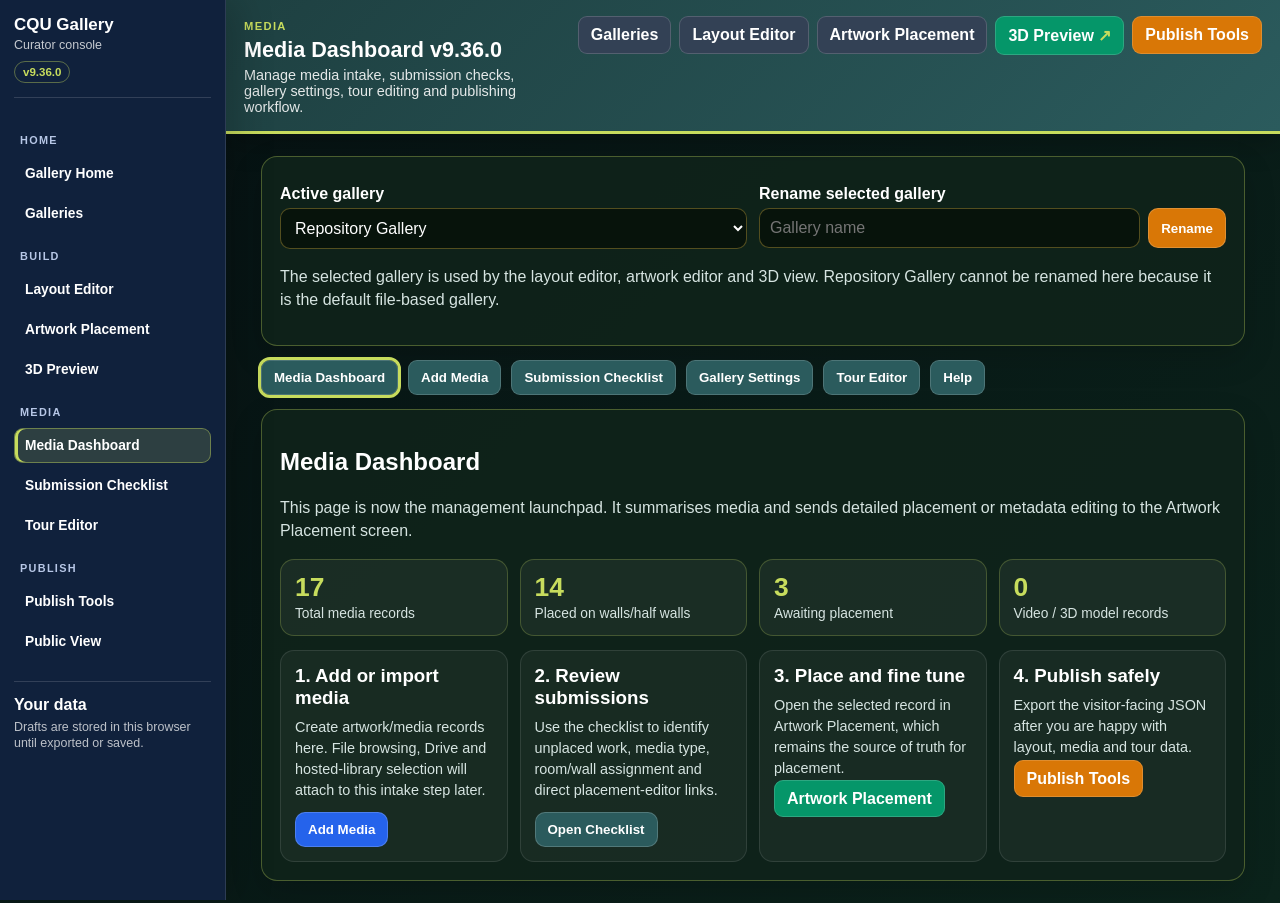
==== commit 4e94f73e: "Media Fixes" ====
--- a/admin.html
+++ b/admin.html
@@ -43,8 +43,8 @@
 .workflowStep strong{display:block;color:var(--cqu-gold);margin-bottom:4px}
 .workflowStep span{display:block;color:var(--cqu-muted);font-size:.86rem;line-height:1.35}
 </style></head>
-<body class="curator-shell-page"><div class="curatorShell"><aside class="curatorSidebar"><div class="curatorBrand"><strong>CQU Gallery</strong><span>Curator console</span><em data-gallery-version>v9.35.9</em></div><nav class="curatorNav"><p>Home</p><a class="" href="./index.html?preview=1"><span>Gallery Home</span></a><a class="" href="./gallery-manager.html"><span>Galleries</span></a><p>Build</p><a class="" href="./layout-editor.html"><span>Layout Editor</span></a><a class="" href="./artwork-editor.html"><span>Artwork Placement</span></a><a class="" href="./gallery-3d.html?draft=1" target="_blank" rel="noopener"><span>3D Preview</span></a><p>Media</p><a class="active" href="./admin.html"><span>Media Dashboard</span></a><a class="" href="./admin.html#manage"><span>Submission Checklist</span></a><a class="" href="./admin.html#tours"><span>Tour Editor</span></a><p>Publish</p><a class="" href="./publish.html"><span>Publish Tools</span></a><a class="" href="./gallery-3d.html" target="_blank" rel="noopener"><span>Public View</span></a></nav><div class="curatorDataNote"><strong>Your data</strong><span>Drafts are stored in this browser until exported or saved.</span></div></aside><div class="curatorMain">
-<header class="appbar pageHeader"><div class="brand"><span class="pageKicker">Media</span><h1>Media Dashboard <span id="ver" data-gallery-version>v9.35.9</span></h1><p>Manage media intake, submission checks, gallery settings, tour editing and publishing workflow.</p></div><nav class="nav toolbarRow"><a class="btnNav" href="./gallery-manager.html">Galleries</a><a class="btnNav" id="adminLayoutLink" href="./layout-editor.html">Layout Editor</a><a class="btnNav" id="adminArtworkLink" href="./artwork-editor.html">Artwork Placement</a><a class="btnPublish fullscreenLink" id="adminEnterGallery" href="./gallery-3d.html?draft=1" target="_blank" rel="noopener">3D Preview</a><a class="btnSave" href="./publish.html">Publish Tools</a></nav></header>
+<body class="curator-shell-page"><div class="curatorShell"><aside class="curatorSidebar"><div class="curatorBrand"><strong>CQU Gallery</strong><span>Curator console</span><em data-gallery-version>v9.36.0</em></div><nav class="curatorNav"><p>Home</p><a class="" href="./index.html?preview=1"><span>Gallery Home</span></a><a class="" href="./gallery-manager.html"><span>Galleries</span></a><p>Build</p><a class="" href="./layout-editor.html"><span>Layout Editor</span></a><a class="" href="./artwork-editor.html"><span>Artwork Placement</span></a><a class="" href="./gallery-3d.html?draft=1" target="_blank" rel="noopener"><span>3D Preview</span></a><p>Media</p><a class="active" href="./admin.html"><span>Media Dashboard</span></a><a class="" href="./admin.html#manage"><span>Submission Checklist</span></a><a class="" href="./admin.html#tours"><span>Tour Editor</span></a><p>Publish</p><a class="" href="./publish.html"><span>Publish Tools</span></a><a class="" href="./gallery-3d.html" target="_blank" rel="noopener"><span>Public View</span></a></nav><div class="curatorDataNote"><strong>Your data</strong><span>Drafts are stored in this browser until exported or saved.</span></div></aside><div class="curatorMain">
+<header class="appbar pageHeader"><div class="brand"><span class="pageKicker">Media</span><h1>Media Dashboard <span id="ver" data-gallery-version>v9.36.0</span></h1><p>Manage media intake, submission checks, gallery settings, tour editing and publishing workflow.</p></div><nav class="nav toolbarRow"><a class="btnNav" href="./gallery-manager.html">Galleries</a><a class="btnNav" id="adminLayoutLink" href="./layout-editor.html">Layout Editor</a><a class="btnNav" id="adminArtworkLink" href="./artwork-editor.html">Artwork Placement</a><a class="btnPublish fullscreenLink" id="adminEnterGallery" href="./gallery-3d.html?draft=1" target="_blank" rel="noopener">3D Preview</a><a class="btnSave" href="./publish.html">Publish Tools</a></nav></header>
 <main class="wrap workspaceMain">
 <section class="panel"><div class="row"><div><label>Active gallery</label><select id="gallerySelect"></select></div><div><label>Rename selected gallery</label><div style="display:flex;gap:8px"><input id="renameInput" placeholder="Gallery name"><button class="btnSave" onclick="renameGallery()">Rename</button></div></div></div><p class="muted">The selected gallery is used by the layout editor, artwork editor and 3D view. Repository Gallery cannot be renamed here because it is the default file-based gallery.</p></section>
 <div class="tabs"><button class="tab active" onclick="switchTab('overview',this)">Media Dashboard</button><button class="tab" onclick="switchTab('add',this)">Add Media</button><button class="tab" onclick="switchTab('manage',this)">Submission Checklist</button><button class="tab" onclick="switchTab('settings',this)">Gallery Settings</button><button class="tab" onclick="switchTab('tours',this)">Tour Editor</button><button class="tab" onclick="switchTab('help',this)">Help</button></div>
@@ -59,7 +59,7 @@
 <script src="./gallery-state.js"></script>
 <script src="./version-display.js"></script>
 <script>
-const VERSION='v9.35.9';let tags=[],galleryData=[],currentGalleryId=new URLSearchParams(location.search).get('gallery')||(window.GalleryState?GalleryState.activeGalleryId():localStorage.getItem('active-gallery-id'))||'repo';function esc(s){return String(s??'').replace(/[&<>"']/g,c=>({'&':'&amp;','<':'&lt;','>':'&gt;','"':'&quot;',"'":'&#39;'}[c]))}function galleries(){return window.GalleryState?GalleryState.loadProjects():(()=>{try{return JSON.parse(localStorage.getItem('gallery-projects')||'[]')}catch(e){return[]}})()}function saveGalleries(gs){if(window.GalleryState)GalleryState.saveProjects(gs);else{localStorage.setItem('gallery-projects',JSON.stringify(gs,null,2));localStorage.setItem('gallery-projects-dirty','1')}}function activeGalleryId(){return currentGalleryId||'repo'}function activeGallery(){return galleries().find(g=>g.id===activeGalleryId())}function allGalleries(){return [{id:'repo',name:'Repository Gallery',repo:true},...galleries().filter(g=>g.id!=='repo')]}
+const VERSION='v9.36.0';let tags=[],galleryData=[],currentGalleryId=new URLSearchParams(location.search).get('gallery')||(window.GalleryState?GalleryState.activeGalleryId():localStorage.getItem('active-gallery-id'))||'repo';function esc(s){return String(s??'').replace(/[&<>"']/g,c=>({'&':'&amp;','<':'&lt;','>':'&gt;','"':'&quot;',"'":'&#39;'}[c]))}function galleries(){return window.GalleryState?GalleryState.loadProjects():(()=>{try{return JSON.parse(localStorage.getItem('gallery-projects')||'[]')}catch(e){return[]}})()}function saveGalleries(gs){if(window.GalleryState)GalleryState.saveProjects(gs);else{localStorage.setItem('gallery-projects',JSON.stringify(gs,null,2));localStorage.setItem('gallery-projects-dirty','1')}}function activeGalleryId(){return currentGalleryId||'repo'}function activeGallery(){return galleries().find(g=>g.id===activeGalleryId())}function allGalleries(){return [{id:'repo',name:'Repository Gallery',repo:true},...galleries().filter(g=>g.id!=='repo')]}
 async function repoLayout(){try{const r=await fetch('gallery-layout.json?ts='+Date.now(),{cache:'no-cache'});return r.ok?await r.json():{settings:{}}}catch(e){return {settings:{}}}}
 async function loadActiveLayout(){const id=activeGalleryId();let layout;if(id!=='repo'){const g=activeGallery();layout=g?.layout||{settings:{}}}else{try{const d=localStorage.getItem('gallery-layout-draft');layout=d?JSON.parse(d):await repoLayout()}catch(e){layout={settings:{}}}}return window.GalleryState?GalleryState.normalizeLayout(layout):layout}
 function saveActiveLayout(layout){layout=window.GalleryState?GalleryState.normalizeLayout(layout):layout;const id=activeGalleryId();if(id!=='repo'){const gs=galleries();const g=gs.find(x=>x.id===id);if(g){g.layout=layout;saveGalleries(gs);return}}if(window.GalleryState)GalleryState.writeDraftLayout(layout);else{localStorage.setItem('gallery-layout-draft',JSON.stringify(layout,null,2));localStorage.setItem('gallery-layout-dirty','1')}}
@@ -80,19 +80,22 @@
 function applyHostedUrl(role='media'){const url=updateHostedUrlPreview();if(!url)return alert('Enter a hosted base URL and file name first.');localStorage.setItem('gallery-hosted-media-base',hostedBaseUrl.value.trim());setMediaUrl(url,role)}
 function saveHostedBaseUrl(){localStorage.setItem('gallery-hosted-media-base',(hostedBaseUrl.value||'').trim());alert('Hosted media base URL saved in this browser.')}
 function fileToBase64(file){return new Promise((resolve,reject)=>{const r=new FileReader();r.onload=()=>resolve(String(r.result).split(',')[1]||'');r.onerror=()=>reject(r.error||new Error('Could not read file'));r.readAsDataURL(file)})}
+function fileToDataUrl(file){return new Promise((resolve,reject)=>{const r=new FileReader();r.onload=()=>resolve(String(r.result||''));r.onerror=()=>reject(r.error||new Error('Could not read file'));r.readAsDataURL(file)})}
+async function selectedLocalPreviewDataUrl(){if(!selectedMediaFile||!String(selectedMediaFile.type||'').startsWith('image/'))return'';if(selectedMediaFile.size>2*1024*1024){if(window.mediaUploadStatus){mediaUploadStatus.className='mediaUploadStatus warn';mediaUploadStatus.textContent='Relative path applied. This image is too large for a browser-draft preview, so upload or commit the file before fine tuning.'}return''}try{return await fileToDataUrl(selectedMediaFile)}catch(e){console.warn('Could not create local preview',e);return''}}
 async function uploadSelectedMediaToGitHub(){if(!selectedMediaFile)return alert('Select a media file first.');const repoPath=repoPathFromForm();if(!repoPath)return alert('Enter a published file name first.');const owner=prompt('GitHub owner','JimboPicton');if(!owner)return;const repo=prompt('Repository name','Gallery');if(!repo)return;const branch=prompt('Branch','main')||'main';const token=prompt('Paste GitHub token with Contents read/write access');if(!token)return;const api='https://api.github.com/repos/'+encodeURIComponent(owner)+'/'+encodeURIComponent(repo)+'/contents/'+repoPath.split('/').map(encodeURIComponent).join('/');try{let sha;const cur=await fetch(api+'?ref='+encodeURIComponent(branch),{headers:{Authorization:'Bearer '+token,Accept:'application/vnd.github+json'}});if(cur.ok)sha=(await cur.json()).sha;const content=await fileToBase64(selectedMediaFile);const res=await fetch(api,{method:'PUT',headers:{Authorization:'Bearer '+token,Accept:'application/vnd.github+json'},body:JSON.stringify({message:'Upload gallery media '+repoPath,content,sha,branch})});if(!res.ok)throw new Error(await res.text());const publicUrl='https://'+owner+'.github.io/'+repo+'/'+repoPath;setMediaUrl(repoPath,'media');if(selectedMediaFile.type.startsWith('image/')&&!thumbnailUrl.value)thumbnailUrl.value=repoPath;if(window.mediaUploadStatus){mediaUploadStatus.className='mediaUploadStatus ok';mediaUploadStatus.textContent='Uploaded to GitHub. The relative path was applied for portability; public preview: '+publicUrl}alert('Media uploaded. The relative media path has been applied so the gallery remains portable. GitHub Pages may take a minute to serve the file.')}catch(e){if(window.mediaUploadStatus){mediaUploadStatus.className='mediaUploadStatus error';mediaUploadStatus.textContent='Upload failed: '+e.message}alert('Media upload failed: '+e.message)}}
 function formatFileSize(bytes){bytes=Number(bytes||0);if(!bytes)return'';const units=['B','KB','MB','GB'];let i=0;while(bytes>=1024&&i<units.length-1){bytes/=1024;i++}return bytes.toFixed(i?1:0)+' '+units[i]}
 function mediaRecordFileInfo(){const file=selectedMediaFile,repoPath=repoPathFromForm();return {fileName:file?.name||sanitizeFileName(repoPath),fileSize:file?.size||0,mediaPath:repoPath,sourceType:file?'local-file':'url'}}
-function newArtworkRecordFromForm(){const info=mediaRecordFileInfo();return {id:'art'+Date.now(),title:workTitle.value,artist:artistName.value,description:workDescription.value,media:mediaUrl.value.trim(),image:mediaUrl.value.trim(),mediaType:mediaType.value,type:mediaType.value,thumbnail:thumbnailUrl.value.trim(),modelScale:Number(modelScale.value||1.8),modelAnchor:modelAnchor.value,modelFallback:thumbnailUrl.value.trim(),modelAttribution:modelAttribution.value.trim(),tags:[...tags],room:'',wall:'back',x:0,y:3,width:2,height:2,statementDisplay:'popup',accentLight:true,...info}}
+function newArtworkRecordFromForm(localPreview=''){const info=mediaRecordFileInfo(),mediaValue=portableGalleryMediaUrl(mediaUrl.value.trim()),thumbValue=portableGalleryMediaUrl(thumbnailUrl.value.trim()||localPreview);return {id:'art'+Date.now(),title:workTitle.value,artist:artistName.value,description:workDescription.value,media:mediaValue,image:mediaValue,mediaType:mediaType.value,type:mediaType.value,thumbnail:thumbValue,thumb:thumbValue,localPreview:localPreview||'',draftPreview:localPreview||'',modelScale:Number(modelScale.value||1.8),modelAnchor:modelAnchor.value,modelFallback:thumbValue,modelAttribution:modelAttribution.value.trim(),tags:[...tags],room:'',wall:'back',x:0,y:3,width:2,height:2,statementDisplay:'popup',accentLight:true,...info}}
+async function newArtworkRecordWithPreview(){return newArtworkRecordFromForm(await selectedLocalPreviewDataUrl())}
 function refreshExistingMediaLibrary(){if(!window.existingMediaLibrary)return;const rows=(galleryData||[]).map((a,i)=>({a,i,url:mediaValue(a),thumb:a.thumbnail||a.thumb||a.modelFallback||a.fallbackImage||''})).filter(x=>x.url||x.thumb);if(!rows.length){existingMediaLibrary.innerHTML='<div class="emptyState">No managed media records yet.</div>';return}existingMediaLibrary.innerHTML=rows.map(x=>'<div class="mediaLibraryItem"><div><strong>'+esc(x.a.title||x.a.id||'Untitled')+'</strong><small>'+esc(x.a.artist||'Unknown artist')+' - '+esc(x.a.mediaType||x.a.type||'image')+'</small><small>'+esc(x.url||x.thumb)+'</small></div><div class="mediaLibraryActions"><button class="btnTool" type="button" onclick="useExistingMedia('+x.i+',\'media\')">Use</button><button class="btnNeutral" type="button" onclick="useExistingMedia('+x.i+',\'thumbnail\')">Thumb</button></div></div>').join('')}
-function useExistingMedia(i,role){const a=galleryData[Number(i)];if(!a)return;setMediaUrl(role==='thumbnail'?(a.thumbnail||a.thumb||a.modelFallback||a.fallbackImage||mediaValue(a)):mediaValue(a),role);if(role==='media'&&a.mediaType&&window.mediaType)mediaType.value=a.mediaType||a.type||'image'}
+function useExistingMedia(i,role){const a=galleryData[Number(i)];if(!a)return;setMediaUrl(role==='thumbnail'?(a.thumbnail||a.thumb||a.localPreview||a.draftPreview||a.modelFallback||a.fallbackImage||mediaValue(a)):mediaValue(a),role);if(role==='media'&&a.mediaType&&window.mediaType)mediaType.value=a.mediaType||a.type||'image'}
 function youtubeVideoId(url){const m=String(url||'').match(/(?:youtu\.be\/|youtube\.com\/(?:watch\?v=|embed\/|shorts\/))([A-Za-z0-9_-]{6,})/);return m?m[1]:''}
 function applyYouTubeThumbnail(){const id=youtubeVideoId(mediaUrl.value);if(!id)return alert('Paste a YouTube video URL in the Media URL field first.');thumbnailUrl.value='https://img.youtube.com/vi/'+id+'/hqdefault.jpg'}
 function posterDataUrl(title,artist,type){const c=document.createElement('canvas');c.width=1280;c.height=720;const ctx=c.getContext('2d');const grad=ctx.createLinearGradient(0,0,1280,720);grad.addColorStop(0,'#1e4041');grad.addColorStop(1,'#071314');ctx.fillStyle=grad;ctx.fillRect(0,0,1280,720);ctx.fillStyle='rgba(199,220,93,.14)';ctx.fillRect(0,560,1280,160);ctx.strokeStyle='#c7dc5d';ctx.lineWidth=12;ctx.strokeRect(42,42,1196,636);ctx.fillStyle='#ffffff';ctx.font='700 72px Noto Sans, Arial';ctx.textAlign='center';ctx.fillText((title||'Gallery media').slice(0,34),640,335);ctx.font='500 42px Noto Sans, Arial';ctx.fillText((artist||'Student work').slice(0,42),640,402);ctx.beginPath();ctx.arc(640,200,58,0,Math.PI*2);ctx.fillStyle='rgba(255,255,255,.92)';ctx.fill();ctx.fillStyle='#1e4041';ctx.beginPath();ctx.moveTo(622,164);ctx.lineTo(622,236);ctx.lineTo(684,200);ctx.closePath();ctx.fill();ctx.fillStyle='#c7dc5d';ctx.font='700 30px Noto Sans, Arial';ctx.fillText(String(type||mediaType.value||'video').toUpperCase(),640,617);return c.toDataURL('image/png')}
 function generatePosterPlaceholder(){thumbnailUrl.value=posterDataUrl(workTitle.value,artistName.value,mediaType.value||'video')}
 function showEchoThumbnailHelp(){alert('Echo360 and protected CQU video pages usually block browser-based frame capture. Add a poster image URL, upload a screenshot into media/thumbnails, or use Generate Poster Placeholder. If Echo360 exposes an official thumbnail URL, paste it into the thumbnail field.')}
 function initMediaBrowser(){if(window.hostedBaseUrl)hostedBaseUrl.value=localStorage.getItem('gallery-hosted-media-base')||'';['hostedBaseUrl','hostedFolder','hostedFileName'].forEach(id=>{const el=document.getElementById(id);if(el)el.addEventListener('input',updateHostedUrlPreview);if(el&&el.tagName==='SELECT')el.addEventListener('change',updateHostedUrlPreview)});['mediaFolder','mediaFileName'].forEach(id=>{const el=document.getElementById(id);if(el){el.addEventListener('input',updateMediaPathPreview);el.addEventListener('change',updateMediaPathPreview)}});if(window.mediaFileInput)mediaFileInput.addEventListener('change',e=>{selectedMediaFile=e.target.files?.[0]||null;if(selectedMediaFile){mediaFileName.value=sanitizeFileName(selectedMediaFile.name);mediaType.value=mediaTypeFromName(selectedMediaFile.name,selectedMediaFile.type)}previewPickedFile(selectedMediaFile);updateMediaPathPreview()});updateHostedUrlPreview();updateMediaPathPreview();refreshExistingMediaLibrary()}
-function addTag(){const v=tagInput.value.trim();if(v&&!tags.includes(v)){tags.push(v);tagInput.value='';renderTags()}}function renderTags(){tagList.innerHTML=tags.map(t=>`<span class="tag">${esc(t)} <button type="button" onclick="tags=tags.filter(x=>x!==\'${esc(t)}\');renderTags()">×</button></span>`).join('')}addWorkForm.onsubmit=async e=>{e.preventDefault();await loadGalleryData();galleryData.push(newArtworkRecordFromForm());saveGalleryData();addWorkForm.reset();selectedMediaFile=null;previewPickedFile(null);updateMediaPathPreview();tags=[];renderTags();success.style.display='block';setTimeout(()=>success.style.display='none',3500);loadSubmissions();refreshExistingMediaLibrary()};let submissionLayoutCache=null;
+function addTag(){const v=tagInput.value.trim();if(v&&!tags.includes(v)){tags.push(v);tagInput.value='';renderTags()}}function renderTags(){tagList.innerHTML=tags.map(t=>`<span class="tag">${esc(t)} <button type="button" onclick="tags=tags.filter(x=>x!==\'${esc(t)}\');renderTags()">×</button></span>`).join('')}addWorkForm.onsubmit=async e=>{e.preventDefault();await loadGalleryData();galleryData.push(await newArtworkRecordWithPreview());saveGalleryData();addWorkForm.reset();selectedMediaFile=null;previewPickedFile(null);updateMediaPathPreview();tags=[];renderTags();success.style.display='block';setTimeout(()=>success.style.display='none',3500);loadSubmissions();refreshExistingMediaLibrary()};let submissionLayoutCache=null;
 async function checklistLayout(){
   submissionLayoutCache=await loadActiveLayout();
   return submissionLayoutCache||{rooms:[]};
@@ -401,11 +404,11 @@
 </script>
 <script>
 document.addEventListener('DOMContentLoaded',()=>{
-  const ver=document.getElementById('ver');if(ver)ver.textContent='v9.35.9';
+  const ver=document.getElementById('ver');if(ver)ver.textContent='v9.36.0';
   if(window.addWorkForm){
     addWorkForm.onsubmit=async e=>{
       e.preventDefault();await loadGalleryData();
-      galleryData.push(newArtworkRecordFromForm());
+      galleryData.push(await newArtworkRecordWithPreview());
       saveGalleryData();addWorkForm.reset();selectedMediaFile=null;previewPickedFile(null);updateMediaPathPreview();tags=[];renderTags();success.style.display='block';setTimeout(()=>success.style.display='none',3500);loadSubmissions();refreshExistingMediaLibrary();
     };
   }
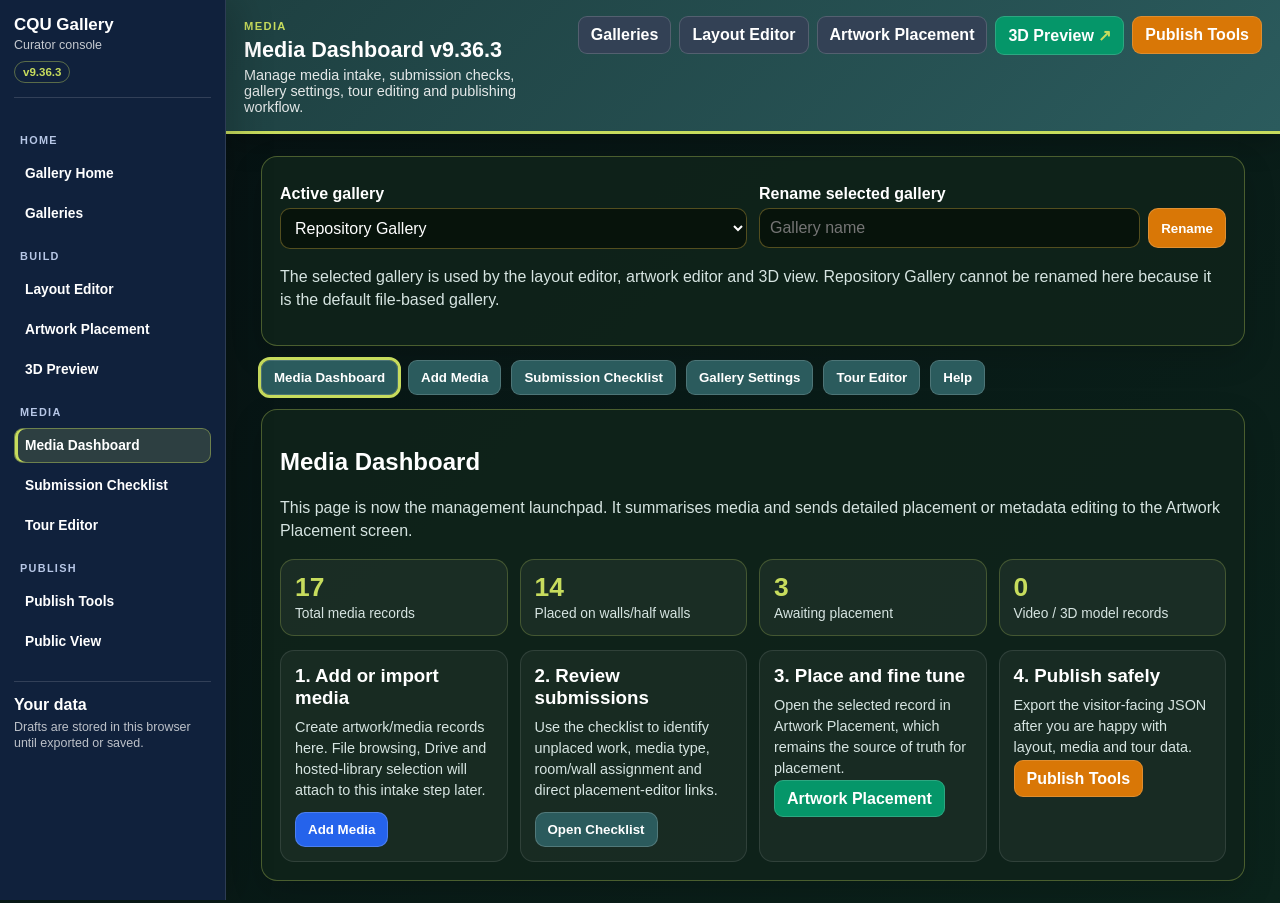
==== commit aa7d30e2: "Fixes" ====
--- a/admin.html
+++ b/admin.html
@@ -43,13 +43,13 @@
 .workflowStep strong{display:block;color:var(--cqu-gold);margin-bottom:4px}
 .workflowStep span{display:block;color:var(--cqu-muted);font-size:.86rem;line-height:1.35}
 </style></head>
-<body class="curator-shell-page"><div class="curatorShell"><aside class="curatorSidebar"><div class="curatorBrand"><strong>CQU Gallery</strong><span>Curator console</span><em data-gallery-version>v9.36.0</em></div><nav class="curatorNav"><p>Home</p><a class="" href="./index.html?preview=1"><span>Gallery Home</span></a><a class="" href="./gallery-manager.html"><span>Galleries</span></a><p>Build</p><a class="" href="./layout-editor.html"><span>Layout Editor</span></a><a class="" href="./artwork-editor.html"><span>Artwork Placement</span></a><a class="" href="./gallery-3d.html?draft=1" target="_blank" rel="noopener"><span>3D Preview</span></a><p>Media</p><a class="active" href="./admin.html"><span>Media Dashboard</span></a><a class="" href="./admin.html#manage"><span>Submission Checklist</span></a><a class="" href="./admin.html#tours"><span>Tour Editor</span></a><p>Publish</p><a class="" href="./publish.html"><span>Publish Tools</span></a><a class="" href="./gallery-3d.html" target="_blank" rel="noopener"><span>Public View</span></a></nav><div class="curatorDataNote"><strong>Your data</strong><span>Drafts are stored in this browser until exported or saved.</span></div></aside><div class="curatorMain">
-<header class="appbar pageHeader"><div class="brand"><span class="pageKicker">Media</span><h1>Media Dashboard <span id="ver" data-gallery-version>v9.36.0</span></h1><p>Manage media intake, submission checks, gallery settings, tour editing and publishing workflow.</p></div><nav class="nav toolbarRow"><a class="btnNav" href="./gallery-manager.html">Galleries</a><a class="btnNav" id="adminLayoutLink" href="./layout-editor.html">Layout Editor</a><a class="btnNav" id="adminArtworkLink" href="./artwork-editor.html">Artwork Placement</a><a class="btnPublish fullscreenLink" id="adminEnterGallery" href="./gallery-3d.html?draft=1" target="_blank" rel="noopener">3D Preview</a><a class="btnSave" href="./publish.html">Publish Tools</a></nav></header>
+<body class="curator-shell-page"><div class="curatorShell"><aside class="curatorSidebar"><div class="curatorBrand"><strong>CQU Gallery</strong><span>Curator console</span><em data-gallery-version>v9.36.3</em></div><nav class="curatorNav"><p>Home</p><a class="" href="./index.html?preview=1"><span>Gallery Home</span></a><a class="" href="./gallery-manager.html"><span>Galleries</span></a><p>Build</p><a class="" href="./layout-editor.html"><span>Layout Editor</span></a><a class="" href="./artwork-editor.html"><span>Artwork Placement</span></a><a class="" href="./gallery-3d.html?draft=1" target="_blank" rel="noopener"><span>3D Preview</span></a><p>Media</p><a class="active" href="./admin.html"><span>Media Dashboard</span></a><a class="" href="./admin.html#manage"><span>Submission Checklist</span></a><a class="" href="./admin.html#tours"><span>Tour Editor</span></a><p>Publish</p><a class="" href="./publish.html"><span>Publish Tools</span></a><a class="" href="./gallery-3d.html" target="_blank" rel="noopener"><span>Public View</span></a></nav><div class="curatorDataNote"><strong>Your data</strong><span>Drafts are stored in this browser until exported or saved.</span></div></aside><div class="curatorMain">
+<header class="appbar pageHeader"><div class="brand"><span class="pageKicker">Media</span><h1>Media Dashboard <span id="ver" data-gallery-version>v9.36.3</span></h1><p>Manage media intake, submission checks, gallery settings, tour editing and publishing workflow.</p></div><nav class="nav toolbarRow"><a class="btnNav" href="./gallery-manager.html">Galleries</a><a class="btnNav" id="adminLayoutLink" href="./layout-editor.html">Layout Editor</a><a class="btnNav" id="adminArtworkLink" href="./artwork-editor.html">Artwork Placement</a><a class="btnPublish fullscreenLink" id="adminEnterGallery" href="./gallery-3d.html?draft=1" target="_blank" rel="noopener">3D Preview</a><a class="btnSave" href="./publish.html">Publish Tools</a></nav></header>
 <main class="wrap workspaceMain">
 <section class="panel"><div class="row"><div><label>Active gallery</label><select id="gallerySelect"></select></div><div><label>Rename selected gallery</label><div style="display:flex;gap:8px"><input id="renameInput" placeholder="Gallery name"><button class="btnSave" onclick="renameGallery()">Rename</button></div></div></div><p class="muted">The selected gallery is used by the layout editor, artwork editor and 3D view. Repository Gallery cannot be renamed here because it is the default file-based gallery.</p></section>
 <div class="tabs"><button class="tab active" onclick="switchTab('overview',this)">Media Dashboard</button><button class="tab" onclick="switchTab('add',this)">Add Media</button><button class="tab" onclick="switchTab('manage',this)">Submission Checklist</button><button class="tab" onclick="switchTab('settings',this)">Gallery Settings</button><button class="tab" onclick="switchTab('tours',this)">Tour Editor</button><button class="tab" onclick="switchTab('help',this)">Help</button></div>
 <section id="overview" class="tab-content active panel"><h2>Media Dashboard</h2><p class="muted">This page is now the management launchpad. It summarises media and sends detailed placement or metadata editing to the Artwork Placement screen.</p><div id="dashboardStats" class="metricGrid"></div><div class="workflowGrid"><div class="workflowCard"><h3>1. Add or import media</h3><p>Create artwork/media records here. File browsing, Drive and hosted-library selection will attach to this intake step later.</p><button class="btnCreate" onclick="switchTabById('add')">Add Media</button></div><div class="workflowCard"><h3>2. Review submissions</h3><p>Use the checklist to identify unplaced work, media type, room/wall assignment and direct placement-editor links.</p><button class="btnTool" onclick="switchTabById('manage')">Open Checklist</button></div><div class="workflowCard"><h3>3. Place and fine tune</h3><p>Open the selected record in Artwork Placement, which remains the source of truth for placement.</p><a class="btn btnPublish" id="dashboardArtworkLink" href="./artwork-editor.html">Artwork Placement</a></div><div class="workflowCard"><h3>4. Publish safely</h3><p>Export the visitor-facing JSON after you are happy with layout, media and tour data.</p><a class="btn btnSave" href="./publish.html">Publish Tools</a></div></div></section>
-<section id="add" class="tab-content panel"><h2>Media Library Browser</h2><p class="muted">Use this screen in order: choose a source, apply the media path, enter the artwork metadata, then add the record to the gallery.</p><div class="workflowSteps"><div class="workflowStep"><strong>1. Choose source</strong><span>Select a local file, hosted URL, or existing managed media.</span></div><div class="workflowStep"><strong>2. Apply path</strong><span>Use a relative path for gallery-hosted files, or keep external hosted media as a full URL.</span></div><div class="workflowStep"><strong>3. Add metadata</strong><span>Enter title, artist, statement, media type and thumbnail details.</span></div><div class="workflowStep"><strong>4. Place work</strong><span>Use the Submission Checklist for bulk placement, then fine tune in Artwork Placement or 3D Curator mode.</span></div></div><div class="mediaBrowser"><div class="mediaBrowserCard"><h3>Local file / GitHub upload</h3><p>Select a file from your computer. Use the generated path for local testing, or upload it into the repository media folders with a GitHub token.</p><label>Choose file</label><input id="mediaFileInput" type="file" accept="image/*,video/*,audio/*,.glb,.gltf"><div class="row"><div><label>Repository folder</label><select id="mediaFolder"><option value="media">media</option><option value="media/images">media/images</option><option value="media/audio">media/audio</option><option value="media/video">media/video</option><option value="media/models">media/models</option><option value="media/thumbnails">media/thumbnails</option></select></div><div><label>Published file name</label><input id="mediaFileName" placeholder="selected-file.jpg"></div></div><div class="mediaPathBox"><code id="mediaRepoPath">No file selected</code><code id="mediaPublicUrl">Published URL preview will appear here</code></div><div class="mediaPreview" id="mediaPreview">Select a file to preview it here.</div><div id="mediaUploadStatus" class="mediaUploadStatus">Generated paths are not public until the file is uploaded to GitHub or committed into the repo media folder.</div><p class="actions"><button class="btnCreate" type="button" onclick="applySelectedFilePath('media')">Apply Relative Media Path</button><button class="btnTool" type="button" onclick="applySelectedFilePath('thumbnail')">Apply Relative Thumbnail</button><button class="btnPublish" type="button" onclick="uploadSelectedMediaToGitHub()">Upload File to GitHub</button></p></div><div class="mediaBrowserCard"><h3>Hosted media URL</h3><p>Use this for files stored on CQU hosting, personal web hosting, Google Drive direct-download URLs, or any stable public media URL.</p><label>Hosted media base URL</label><input id="hostedBaseUrl" placeholder="https://example.com/gallery-media/"><div class="row"><div><label>Folder / category</label><select id="hostedFolder"><option value="">root</option><option value="images">images</option><option value="audio">audio</option><option value="video">video</option><option value="models">models</option><option value="thumbnails">thumbnails</option></select></div><div><label>File name or path</label><input id="hostedFileName" placeholder="student-work.jpg"></div></div><div class="mediaPathBox"><code id="hostedUrlPreview">Hosted URL preview will appear here</code></div><p class="actions"><button class="btnCreate" type="button" onclick="applyHostedUrl('media')">Use Hosted Media URL</button><button class="btnTool" type="button" onclick="applyHostedUrl('thumbnail')">Use Hosted Thumbnail URL</button><button class="btnNeutral" type="button" onclick="saveHostedBaseUrl()">Save Base URL</button></p><h3>Existing managed media</h3><p>Reuse URLs from records already in this gallery.</p><div id="existingMediaLibrary" class="mediaLibraryList"></div></div></div><h2>Add New Artwork / Media</h2><form id="addWorkForm"><label>Student Name *</label><input id="artistName" required placeholder="e.g. Alex Chen"><label>Artwork Title *</label><input id="workTitle" required placeholder="e.g. Digital Landscape"><label>Description / Artist Statement</label><textarea id="workDescription"></textarea><div class="row"><div><label>Media Type</label><select id="mediaType"><option value="image">Image</option><option value="youtube">YouTube</option><option value="echo360">Echo360</option><option value="video">Video</option><option value="audio">Audio</option><option value="soundcloud">SoundCloud</option><option value="model">3D Model (GLB/GLTF)</option><option value="link">Link</option></select></div><div><label>Media URL</label><input id="mediaUrl" placeholder="media/work.jpg, models/work.glb or https://..."></div></div><label>Thumbnail / poster image URL</label><input id="thumbnailUrl" placeholder="Optional preview or model fallback image"><div class="thumbnailWorkflow"><h3>Video / Echo360 thumbnail workflow</h3><p>For YouTube, generate the standard poster image from the video link. For Echo360 or protected CQU-hosted video, browser security often blocks automatic frame capture, so use a supplied poster image or generate a clean placeholder.</p><div class="actions"><button class="btnTool" type="button" onclick="applyYouTubeThumbnail()">Use YouTube Thumbnail</button><button class="btnCreate" type="button" onclick="generatePosterPlaceholder()">Generate Poster Placeholder</button><button class="btnNeutral" type="button" onclick="showEchoThumbnailHelp()">Echo360 Help</button></div></div><div class="row"><div><label>Model display size (m)</label><input id="modelScale" type="number" min="0.15" max="20" step="0.01" value="1.8"></div><div><label>Model anchor</label><select id="modelAnchor"><option value="wall">wall</option><option value="floor">floor</option><option value="plinth">plinth</option></select></div></div><label>Model attribution / source</label><input id="modelAttribution" placeholder="Creator, licence or source URL"><label>Tags</label><div style="display:flex;gap:8px"><input id="tagInput" placeholder="digital, animation, game"><button class="btnTool" type="button" onclick="addTag()">Add Tag</button></div><div id="tagList"></div><p><button class="btnCreate" type="submit">Add to Gallery</button> <button type="reset" class="btnNeutral">Clear</button></p></form><div id="success" class="notice" style="display:none">Artwork added to the active gallery draft.</div></section>
+<section id="add" class="tab-content panel"><h2>Media Library Browser</h2><p class="muted">Use this screen in order: choose a source, apply the media path, enter the artwork metadata, then add the record to the gallery.</p><div class="workflowSteps"><div class="workflowStep"><strong>1. Choose source</strong><span>Select a local file, hosted URL, or existing managed media.</span></div><div class="workflowStep"><strong>2. Apply path</strong><span>Use a relative path for gallery-hosted files, or keep external hosted media as a full URL.</span></div><div class="workflowStep"><strong>3. Add metadata</strong><span>Enter title, artist, statement, media type and thumbnail details.</span></div><div class="workflowStep"><strong>4. Place work</strong><span>Use the Submission Checklist for bulk placement, then fine tune in Artwork Placement or 3D Curator mode.</span></div></div><div class="mediaBrowser"><div class="mediaBrowserCard"><h3>Local file / GitHub upload</h3><p>Select a file from your computer. Use the generated path for local testing, or upload it into the repository media folders with a GitHub token.</p><label>Choose file</label><input id="mediaFileInput" type="file" accept="image/*,video/*,audio/*,.glb,.gltf"><div class="row"><div><label>Repository folder</label><select id="mediaFolder"><option value="media">media</option><option value="media/images">media/images</option><option value="media/audio">media/audio</option><option value="media/video">media/video</option><option value="media/models">media/models</option><option value="media/thumbnails">media/thumbnails</option></select></div><div><label>Published file name</label><input id="mediaFileName" placeholder="selected-file.jpg"></div></div><div class="mediaPathBox"><code id="mediaRepoPath">No file selected</code><code id="mediaPublicUrl">Published URL preview will appear here</code></div><div class="mediaPreview" id="mediaPreview">Select a file to preview it here.</div><div id="mediaUploadStatus" class="mediaUploadStatus">Generated paths are not public until the file is uploaded to GitHub or committed into the repo media folder.</div><p class="actions"><button class="btnCreate" type="button" onclick="applySelectedFilePath('media')">Apply Relative Media Path</button><button class="btnTool" type="button" onclick="applySelectedFilePath('thumbnail')">Apply Relative Thumbnail</button><button class="btnPublish" type="button" onclick="uploadSelectedMediaToGitHub()">Upload File to GitHub</button></p></div><div class="mediaBrowserCard"><h3>Hosted media URL</h3><p>Use this for files stored on CQU hosting, personal web hosting, Google Drive direct-download URLs, or any stable public media URL.</p><label>Hosted media base URL</label><input id="hostedBaseUrl" placeholder="https://example.com/gallery-media/"><div class="row"><div><label>Folder / category</label><select id="hostedFolder"><option value="">root</option><option value="images">images</option><option value="audio">audio</option><option value="video">video</option><option value="models">models</option><option value="thumbnails">thumbnails</option></select></div><div><label>File name or path</label><input id="hostedFileName" placeholder="student-work.jpg"></div></div><div class="mediaPathBox"><code id="hostedUrlPreview">Hosted URL preview will appear here</code></div><p class="actions"><button class="btnCreate" type="button" onclick="applyHostedUrl('media')">Use Hosted Media URL</button><button class="btnTool" type="button" onclick="applyHostedUrl('thumbnail')">Use Hosted Thumbnail URL</button><button class="btnNeutral" type="button" onclick="saveHostedBaseUrl()">Save Base URL</button></p><h3>Existing managed media</h3><p>Reuse URLs from records already in this gallery.</p><div id="existingMediaLibrary" class="mediaLibraryList"></div></div></div><h2>Add New Artwork / Media</h2><form id="addWorkForm"><label>Student Name *</label><input id="artistName" required placeholder="e.g. Alex Chen"><label>Artwork Title *</label><input id="workTitle" required placeholder="e.g. Digital Landscape"><label>Description / Artist Statement</label><textarea id="workDescription"></textarea><div class="row"><div><label>Media Type</label><select id="mediaType"><option value="image">Image</option><option value="youtube">YouTube</option><option value="echo360">Echo360</option><option value="video">Video</option><option value="audio">Audio</option><option value="soundcloud">SoundCloud</option><option value="model">3D Model (GLB/GLTF)</option><option value="link">Link</option></select></div><div><label>Media URL</label><input id="mediaUrl" placeholder="media/work.jpg, models/work.glb, Echo360 iframe src or https://..."></div></div><label>Thumbnail / poster image URL</label><input id="thumbnailUrl" placeholder="Optional preview or model fallback image"><div class="thumbnailWorkflow"><h3>Video / Echo360 thumbnail workflow</h3><p>For YouTube, generate the standard poster image from the video link. For Echo360, paste the public iframe embed or its src URL for inline playback. Protected CQU-hosted links still need a poster image and open externally.</p><div class="actions"><button class="btnTool" type="button" onclick="applyYouTubeThumbnail()">Use YouTube Thumbnail</button><button class="btnCreate" type="button" onclick="generatePosterPlaceholder()">Generate Poster Placeholder</button><button class="btnNeutral" type="button" onclick="showEchoThumbnailHelp()">Echo360 Help</button></div></div><div class="row"><div><label>Model display size (m)</label><input id="modelScale" type="number" min="0.15" max="20" step="0.01" value="1.8"></div><div><label>Model anchor</label><select id="modelAnchor"><option value="wall">wall</option><option value="floor">floor</option><option value="plinth">plinth</option></select></div></div><label>Model attribution / source</label><input id="modelAttribution" placeholder="Creator, licence or source URL"><label>Tags</label><div style="display:flex;gap:8px"><input id="tagInput" placeholder="digital, animation, game"><button class="btnTool" type="button" onclick="addTag()">Add Tag</button></div><div id="tagList"></div><p><button class="btnCreate" type="submit">Add to Gallery</button> <button type="reset" class="btnNeutral">Clear</button></p></form><div id="success" class="notice" style="display:none">Artwork added to the active gallery draft.</div></section>
 <section id="manage" class="tab-content panel"><h2>Submission Checklist</h2><p class="muted">This checklist uses the same artwork records as <code>artwork-editor.html</code>. The bulk flow is: tick records, choose the target room and surface, auto-place or assign, then fine tune the result.</p><div class="workflowSteps"><div class="workflowStep"><strong>1. Filter</strong><span>Find unplaced work or a specific student/media item.</span></div><div class="workflowStep"><strong>2. Tick Use</strong><span>Select the submissions you want to assign or auto-place.</span></div><div class="workflowStep"><strong>3. Choose surface</strong><span>Pick a room wall or one side of a half wall from the active layout.</span></div><div class="workflowStep"><strong>4. Auto-place</strong><span>Create evenly spaced frame positions, then open Artwork Placement for exact adjustment.</span></div></div><div class="filterBar"><label class="wide">Search<input id="submissionSearch" placeholder="Title, artist, media URL or tag" oninput="loadSubmissions()"></label><label>Room<select id="submissionRoomFilter" onchange="loadSubmissions()"></select></label><label>Status<select id="submissionStatusFilter" onchange="loadSubmissions()"><option value="all">All</option><option value="placed">Placed</option><option value="unplaced">Unplaced</option></select></label><button class="btnPublish" onclick="openPlacementEditor()">Open Artwork Placement</button></div><div class="submissionAssignmentPanel"><div><h3>Room assignment and auto-placement</h3><p class="hint">Tick submissions, choose the target room, then choose a boundary wall or half-wall face. If a half wall is not strongly linked to the room it is still shown with a check-room note so it can be placed rather than silently hidden.</p><div class="assignmentActions"><button class="btnNeutral" type="button" onclick="setSubmissionSelection(true)">Select visible</button><button class="btnNeutral" type="button" onclick="setSubmissionSelection(false)">Clear</button><span id="submissionSelectionCount" class="submissionSelectionCount">0 selected</span></div></div><div><div class="assignmentControls"><label>Target room<select id="submissionAssignRoom" onchange="updateSubmissionWallOptions()"></select></label><label>Target wall<select id="submissionAssignWall"><option>front</option><option>back</option><option>left</option><option>right</option></select></label></div><div class="assignmentActions"><button class="btnTool" type="button" onclick="applyRoomWallToChecked(false)">Assign Room/Wall</button><button class="btnCreate" type="button" onclick="applyRoomWallToChecked(true)">Auto-place Checked</button><button class="btnPublish" type="button" onclick="openPlacementEditor()">Fine Tune Placement</button></div></div></div><div id="submissionsList"></div></section>
 
 <section id="settings" class="tab-content panel"><h2>Gallery Settings</h2><div class="notice">These settings belong with gallery administration rather than spatial layout. They apply to the active gallery and are read by the 3D entry page.</div><div class="grid"><div class="card"><h3>Access</h3><label>Visibility</label><select id="visibility"><option value="public">Public</option><option value="unlisted">Unlisted</option><option value="password">Password Protected</option><option value="private">Private / Draft Only</option></select><label>Password</label><input id="galleryPassword" type="text" placeholder="Optional visitor password"><p class="muted">GitHub Pages is static, so password protection is lightweight client-side protection for teaching/showcase use. Private/Draft Only galleries are blocked from the public visitor build.</p></div><div class="card"><h3>Entry Experience</h3><label><input id="splashEnabled" type="checkbox" style="width:auto"> Show entry splash screen</label><label>Splash image URL</label><input id="splashImage" placeholder="https://..."><label>Entry warning / instructions</label><textarea id="entryWarning"></textarea></div></div><p><button class="btnSave" onclick="saveAdminSettings()">Save Gallery Settings</button></p></section>
@@ -59,7 +59,7 @@
 <script src="./gallery-state.js"></script>
 <script src="./version-display.js"></script>
 <script>
-const VERSION='v9.36.0';let tags=[],galleryData=[],currentGalleryId=new URLSearchParams(location.search).get('gallery')||(window.GalleryState?GalleryState.activeGalleryId():localStorage.getItem('active-gallery-id'))||'repo';function esc(s){return String(s??'').replace(/[&<>"']/g,c=>({'&':'&amp;','<':'&lt;','>':'&gt;','"':'&quot;',"'":'&#39;'}[c]))}function galleries(){return window.GalleryState?GalleryState.loadProjects():(()=>{try{return JSON.parse(localStorage.getItem('gallery-projects')||'[]')}catch(e){return[]}})()}function saveGalleries(gs){if(window.GalleryState)GalleryState.saveProjects(gs);else{localStorage.setItem('gallery-projects',JSON.stringify(gs,null,2));localStorage.setItem('gallery-projects-dirty','1')}}function activeGalleryId(){return currentGalleryId||'repo'}function activeGallery(){return galleries().find(g=>g.id===activeGalleryId())}function allGalleries(){return [{id:'repo',name:'Repository Gallery',repo:true},...galleries().filter(g=>g.id!=='repo')]}
+const VERSION='v9.36.3';let tags=[],galleryData=[],currentGalleryId=new URLSearchParams(location.search).get('gallery')||(window.GalleryState?GalleryState.activeGalleryId():localStorage.getItem('active-gallery-id'))||'repo';function esc(s){return String(s??'').replace(/[&<>"']/g,c=>({'&':'&amp;','<':'&lt;','>':'&gt;','"':'&quot;',"'":'&#39;'}[c]))}function galleries(){return window.GalleryState?GalleryState.loadProjects():(()=>{try{return JSON.parse(localStorage.getItem('gallery-projects')||'[]')}catch(e){return[]}})()}function saveGalleries(gs){if(window.GalleryState)GalleryState.saveProjects(gs);else{localStorage.setItem('gallery-projects',JSON.stringify(gs,null,2));localStorage.setItem('gallery-projects-dirty','1')}}function activeGalleryId(){return currentGalleryId||'repo'}function activeGallery(){return galleries().find(g=>g.id===activeGalleryId())}function allGalleries(){return [{id:'repo',name:'Repository Gallery',repo:true},...galleries().filter(g=>g.id!=='repo')]}
 async function repoLayout(){try{const r=await fetch('gallery-layout.json?ts='+Date.now(),{cache:'no-cache'});return r.ok?await r.json():{settings:{}}}catch(e){return {settings:{}}}}
 async function loadActiveLayout(){const id=activeGalleryId();let layout;if(id!=='repo'){const g=activeGallery();layout=g?.layout||{settings:{}}}else{try{const d=localStorage.getItem('gallery-layout-draft');layout=d?JSON.parse(d):await repoLayout()}catch(e){layout={settings:{}}}}return window.GalleryState?GalleryState.normalizeLayout(layout):layout}
 function saveActiveLayout(layout){layout=window.GalleryState?GalleryState.normalizeLayout(layout):layout;const id=activeGalleryId();if(id!=='repo'){const gs=galleries();const g=gs.find(x=>x.id===id);if(g){g.layout=layout;saveGalleries(gs);return}}if(window.GalleryState)GalleryState.writeDraftLayout(layout);else{localStorage.setItem('gallery-layout-draft',JSON.stringify(layout,null,2));localStorage.setItem('gallery-layout-dirty','1')}}
@@ -69,12 +69,16 @@
 let selectedMediaFile=null,selectedMediaPreviewUrl='';
 function sanitizeFileName(name){return String(name||'').trim().replace(/\\/g,'/').split('/').pop().replace(/[^a-zA-Z0-9._-]+/g,'-').replace(/^-+|-+$/g,'').toLowerCase()}
 function joinUrlParts(){return [...arguments].map((p,i)=>String(p||'').trim().replace(i===0?/\/+$/g:/^\/+|\/+$/g,'')).filter(Boolean).join('/')}
-function mediaTypeFromName(name,mime=''){const n=String(name||'').toLowerCase(),m=String(mime||'').toLowerCase();if(m.startsWith('image/')||/\.(png|jpe?g|gif|webp|svg)$/.test(n))return'image';if(m.startsWith('video/')||/\.(mp4|webm|ogg|mov)$/.test(n))return'video';if(m.startsWith('audio/')||/\.(mp3|wav|m4a|aac|ogg)$/.test(n))return'audio';if(/\.(glb|gltf)$/.test(n))return'model';return'link'}
+function extractIframeSrc(raw){const s=String(raw||'').trim();const m=s.match(/<iframe[^>]*\ssrc=["']([^"']+)["']/i)||s.match(/\ssrc=([^\s>]+)/i);return m?m[1].replace(/&amp;/g,'&').trim():''}
+function cleanMediaInput(url){return extractIframeSrc(url)||String(url||'').trim()}
+function isEcho360Url(url){return /echo360\./i.test(cleanMediaInput(url))}
+function isEcho360PublicEmbed(url){const u=cleanMediaInput(url);return /echo360\.net\.au\/media\/[^/]+\/public/i.test(u)||/\/media\/[^/]+\/public/i.test(u)}
+function mediaTypeFromName(name,mime=''){const n=cleanMediaInput(name).toLowerCase(),m=String(mime||'').toLowerCase();if(isEcho360Url(n))return'echo360';if(m.startsWith('image/')||/\.(png|jpe?g|gif|webp|svg)$/.test(n))return'image';if(m.startsWith('video/')||/\.(mp4|webm|ogg|mov)$/.test(n))return'video';if(m.startsWith('audio/')||/\.(mp3|wav|m4a|aac|ogg)$/.test(n))return'audio';if(/\.(glb|gltf)$/.test(n))return'model';return'link'}
 function repoPathFromForm(){const folder=(window.mediaFolder?.value||'media').replace(/^\/+|\/+$/g,''),name=sanitizeFileName(window.mediaFileName?.value||selectedMediaFile?.name||'');return name?folder+'/'+name:''}
 function defaultPublicUrl(repoPath){return repoPath?'Portable path: '+repoPath.replace(/^\.\//,'')+' | public preview after upload: https://jimbopicton.github.io/Gallery/'+repoPath.replace(/^\.\//,''):'Published URL preview will appear here'}
 function updateMediaPathPreview(){const repoPath=repoPathFromForm();if(window.mediaRepoPath)mediaRepoPath.textContent=repoPath||'No file selected';if(window.mediaPublicUrl)mediaPublicUrl.textContent=defaultPublicUrl(repoPath);if(window.mediaUploadStatus)mediaUploadStatus.textContent=repoPath?'This is a repository path for the selected file. Use Upload File to GitHub, or commit the file into this exact folder before relying on the public URL.':'Generated paths are not public until the file is uploaded to GitHub or committed into the repo media folder.'}
 function updateHostedUrlPreview(){const base=window.hostedBaseUrl?.value||'',folder=window.hostedFolder?.value||'',file=window.hostedFileName?.value||'',url=joinUrlParts(base,folder,file);if(window.hostedUrlPreview)hostedUrlPreview.textContent=url||'Hosted URL preview will appear here';return url}
-function portableGalleryMediaUrl(url){url=String(url||'').trim();const m=url.match(/^https?:\/\/jimbopicton\.github\.io\/Gallery\/(.+)$/i);return m?decodeURIComponent(m[1]).replace(/^\.\//,''):url.replace(/^\.\//,'')}function setMediaUrl(url,role='media'){if(!url)return;url=portableGalleryMediaUrl(url);if(role==='thumbnail'){thumbnailUrl.value=url;return}mediaUrl.value=url;const inferred=mediaTypeFromName(url);if(inferred&&window.mediaType)mediaType.value=inferred}
+function portableGalleryMediaUrl(url){url=cleanMediaInput(url);const m=url.match(/^https?:\/\/jimbopicton\.github\.io\/Gallery\/(.+)$/i);return m?decodeURIComponent(m[1]).replace(/^\.\//,''):url.replace(/^\.\//,'')}function setMediaUrl(url,role='media'){if(!url)return;url=portableGalleryMediaUrl(url);if(role==='thumbnail'){thumbnailUrl.value=url;return}mediaUrl.value=url;const inferred=mediaTypeFromName(url);if(inferred&&window.mediaType)mediaType.value=inferred}
 function previewPickedFile(file){if(selectedMediaPreviewUrl)URL.revokeObjectURL(selectedMediaPreviewUrl);selectedMediaPreviewUrl=file?URL.createObjectURL(file):'';if(!window.mediaPreview)return;if(!file){mediaPreview.textContent='Select a file to preview it here.';return}const type=mediaTypeFromName(file.name,file.type);if(type==='image')mediaPreview.innerHTML='<img alt="" src="'+selectedMediaPreviewUrl+'">';else if(type==='video')mediaPreview.innerHTML='<video src="'+selectedMediaPreviewUrl+'" controls></video>';else if(type==='audio')mediaPreview.innerHTML='<audio src="'+selectedMediaPreviewUrl+'" controls></audio>';else mediaPreview.innerHTML='<span>'+esc(file.name)+'<br>'+esc(file.type||type)+'<br>'+formatFileSize(file.size)+'</span>'}
 function applySelectedFilePath(role='media'){const repoPath=repoPathFromForm();if(!repoPath)return alert('Select a file or enter a published file name first.');setMediaUrl(repoPath,role);if(window.mediaUploadStatus){mediaUploadStatus.className='mediaUploadStatus warn';mediaUploadStatus.textContent='Relative path applied as '+role+'. This is portable for future hosting; it will work once the file exists beside the site at that path.'}}
 function applyHostedUrl(role='media'){const url=updateHostedUrlPreview();if(!url)return alert('Enter a hosted base URL and file name first.');localStorage.setItem('gallery-hosted-media-base',hostedBaseUrl.value.trim());setMediaUrl(url,role)}
@@ -85,7 +89,7 @@
 async function uploadSelectedMediaToGitHub(){if(!selectedMediaFile)return alert('Select a media file first.');const repoPath=repoPathFromForm();if(!repoPath)return alert('Enter a published file name first.');const owner=prompt('GitHub owner','JimboPicton');if(!owner)return;const repo=prompt('Repository name','Gallery');if(!repo)return;const branch=prompt('Branch','main')||'main';const token=prompt('Paste GitHub token with Contents read/write access');if(!token)return;const api='https://api.github.com/repos/'+encodeURIComponent(owner)+'/'+encodeURIComponent(repo)+'/contents/'+repoPath.split('/').map(encodeURIComponent).join('/');try{let sha;const cur=await fetch(api+'?ref='+encodeURIComponent(branch),{headers:{Authorization:'Bearer '+token,Accept:'application/vnd.github+json'}});if(cur.ok)sha=(await cur.json()).sha;const content=await fileToBase64(selectedMediaFile);const res=await fetch(api,{method:'PUT',headers:{Authorization:'Bearer '+token,Accept:'application/vnd.github+json'},body:JSON.stringify({message:'Upload gallery media '+repoPath,content,sha,branch})});if(!res.ok)throw new Error(await res.text());const publicUrl='https://'+owner+'.github.io/'+repo+'/'+repoPath;setMediaUrl(repoPath,'media');if(selectedMediaFile.type.startsWith('image/')&&!thumbnailUrl.value)thumbnailUrl.value=repoPath;if(window.mediaUploadStatus){mediaUploadStatus.className='mediaUploadStatus ok';mediaUploadStatus.textContent='Uploaded to GitHub. The relative path was applied for portability; public preview: '+publicUrl}alert('Media uploaded. The relative media path has been applied so the gallery remains portable. GitHub Pages may take a minute to serve the file.')}catch(e){if(window.mediaUploadStatus){mediaUploadStatus.className='mediaUploadStatus error';mediaUploadStatus.textContent='Upload failed: '+e.message}alert('Media upload failed: '+e.message)}}
 function formatFileSize(bytes){bytes=Number(bytes||0);if(!bytes)return'';const units=['B','KB','MB','GB'];let i=0;while(bytes>=1024&&i<units.length-1){bytes/=1024;i++}return bytes.toFixed(i?1:0)+' '+units[i]}
 function mediaRecordFileInfo(){const file=selectedMediaFile,repoPath=repoPathFromForm();return {fileName:file?.name||sanitizeFileName(repoPath),fileSize:file?.size||0,mediaPath:repoPath,sourceType:file?'local-file':'url'}}
-function newArtworkRecordFromForm(localPreview=''){const info=mediaRecordFileInfo(),mediaValue=portableGalleryMediaUrl(mediaUrl.value.trim()),thumbValue=portableGalleryMediaUrl(thumbnailUrl.value.trim()||localPreview);return {id:'art'+Date.now(),title:workTitle.value,artist:artistName.value,description:workDescription.value,media:mediaValue,image:mediaValue,mediaType:mediaType.value,type:mediaType.value,thumbnail:thumbValue,thumb:thumbValue,localPreview:localPreview||'',draftPreview:localPreview||'',modelScale:Number(modelScale.value||1.8),modelAnchor:modelAnchor.value,modelFallback:thumbValue,modelAttribution:modelAttribution.value.trim(),tags:[...tags],room:'',wall:'back',x:0,y:3,width:2,height:2,statementDisplay:'popup',accentLight:true,...info}}
+function newArtworkRecordFromForm(localPreview=''){const info=mediaRecordFileInfo(),mediaValue=portableGalleryMediaUrl(mediaUrl.value.trim()),thumbValue=portableGalleryMediaUrl(thumbnailUrl.value.trim()||localPreview),inferred=mediaTypeFromName(mediaValue),recordType=inferred==='echo360'?'echo360':mediaType.value;return {id:'art'+Date.now(),title:workTitle.value,artist:artistName.value,description:workDescription.value,media:mediaValue,image:mediaValue,mediaType:recordType,type:recordType,thumbnail:thumbValue,thumb:thumbValue,localPreview:localPreview||'',draftPreview:localPreview||'',modelScale:Number(modelScale.value||1.8),modelAnchor:modelAnchor.value,modelFallback:thumbValue,modelAttribution:modelAttribution.value.trim(),tags:[...tags],room:'',wall:'back',x:0,y:3,width:2,height:2,statementDisplay:'popup',accentLight:true,...info}}
 async function newArtworkRecordWithPreview(){return newArtworkRecordFromForm(await selectedLocalPreviewDataUrl())}
 function refreshExistingMediaLibrary(){if(!window.existingMediaLibrary)return;const rows=(galleryData||[]).map((a,i)=>({a,i,url:mediaValue(a),thumb:a.thumbnail||a.thumb||a.modelFallback||a.fallbackImage||''})).filter(x=>x.url||x.thumb);if(!rows.length){existingMediaLibrary.innerHTML='<div class="emptyState">No managed media records yet.</div>';return}existingMediaLibrary.innerHTML=rows.map(x=>'<div class="mediaLibraryItem"><div><strong>'+esc(x.a.title||x.a.id||'Untitled')+'</strong><small>'+esc(x.a.artist||'Unknown artist')+' - '+esc(x.a.mediaType||x.a.type||'image')+'</small><small>'+esc(x.url||x.thumb)+'</small></div><div class="mediaLibraryActions"><button class="btnTool" type="button" onclick="useExistingMedia('+x.i+',\'media\')">Use</button><button class="btnNeutral" type="button" onclick="useExistingMedia('+x.i+',\'thumbnail\')">Thumb</button></div></div>').join('')}
 function useExistingMedia(i,role){const a=galleryData[Number(i)];if(!a)return;setMediaUrl(role==='thumbnail'?(a.thumbnail||a.thumb||a.localPreview||a.draftPreview||a.modelFallback||a.fallbackImage||mediaValue(a)):mediaValue(a),role);if(role==='media'&&a.mediaType&&window.mediaType)mediaType.value=a.mediaType||a.type||'image'}
@@ -404,7 +408,7 @@
 </script>
 <script>
 document.addEventListener('DOMContentLoaded',()=>{
-  const ver=document.getElementById('ver');if(ver)ver.textContent='v9.36.0';
+  const ver=document.getElementById('ver');if(ver)ver.textContent='v9.36.3';
   if(window.addWorkForm){
     addWorkForm.onsubmit=async e=>{
       e.preventDefault();await loadGalleryData();
